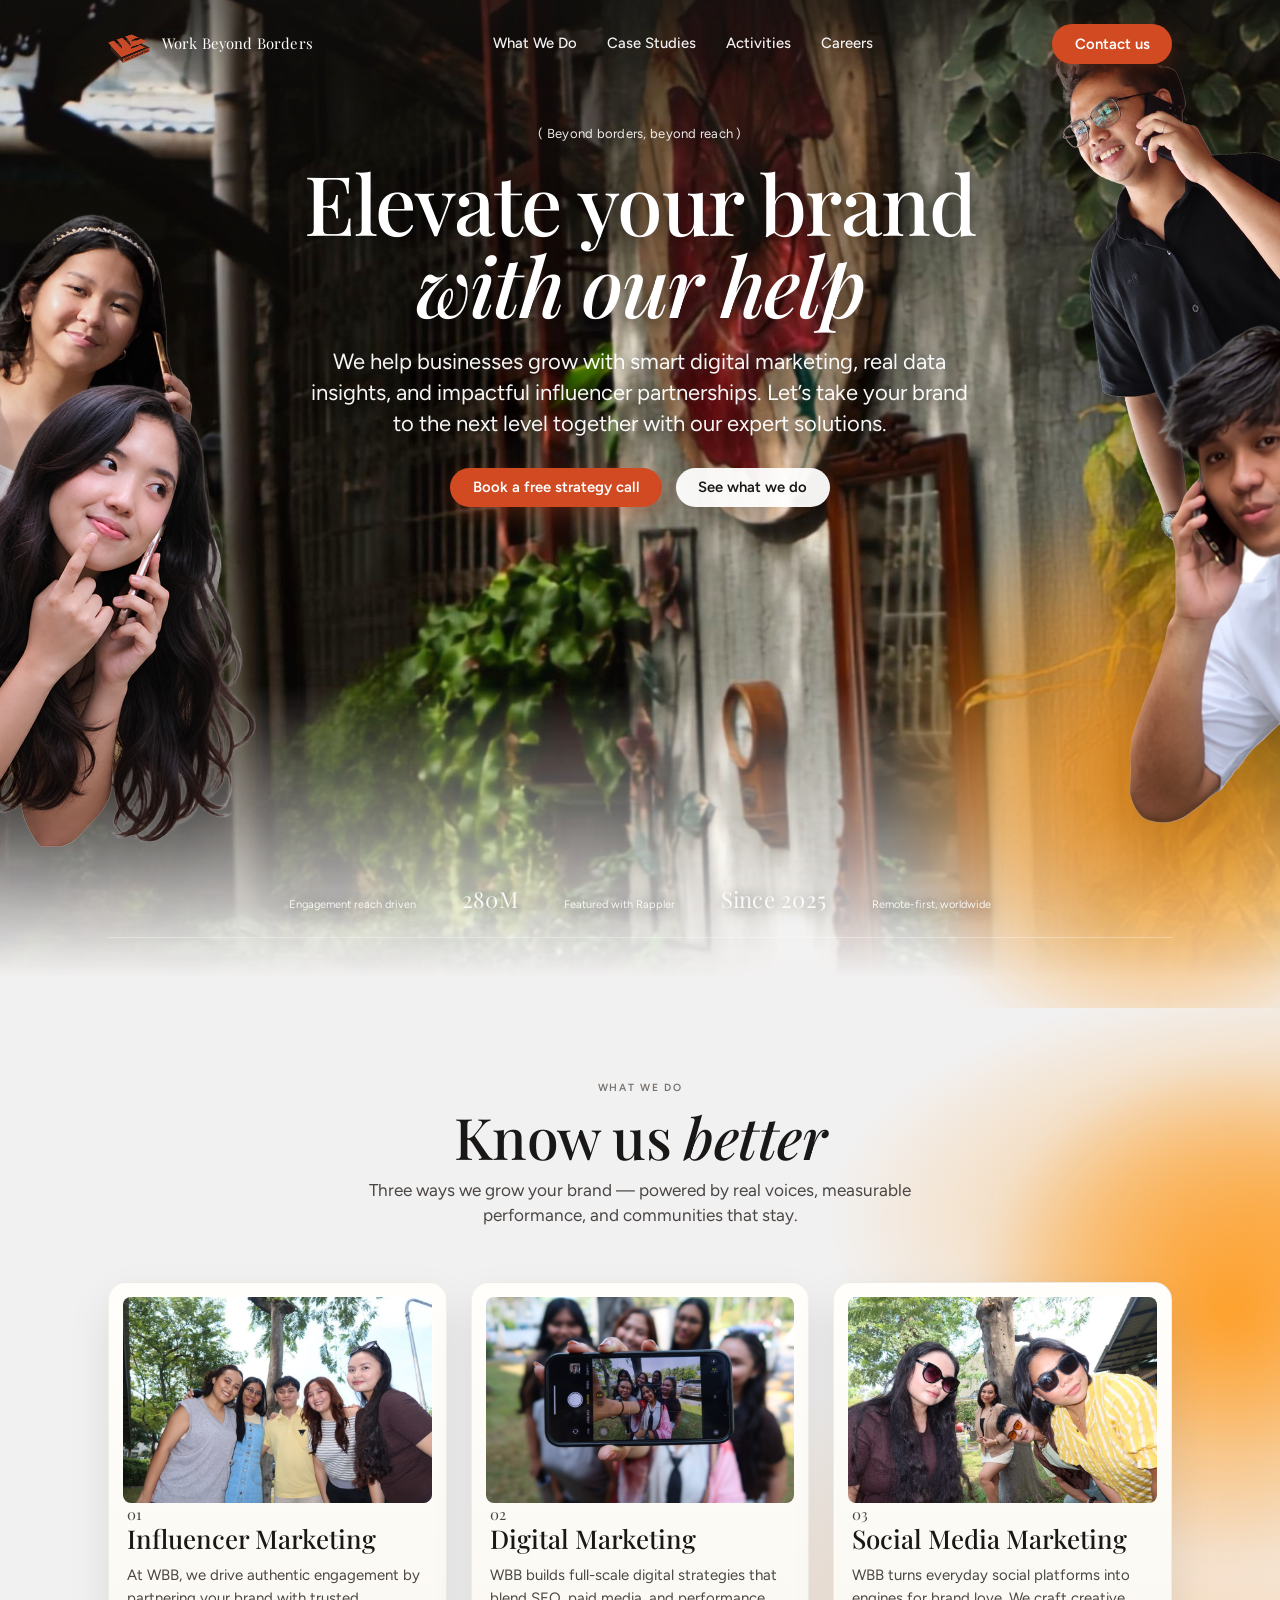
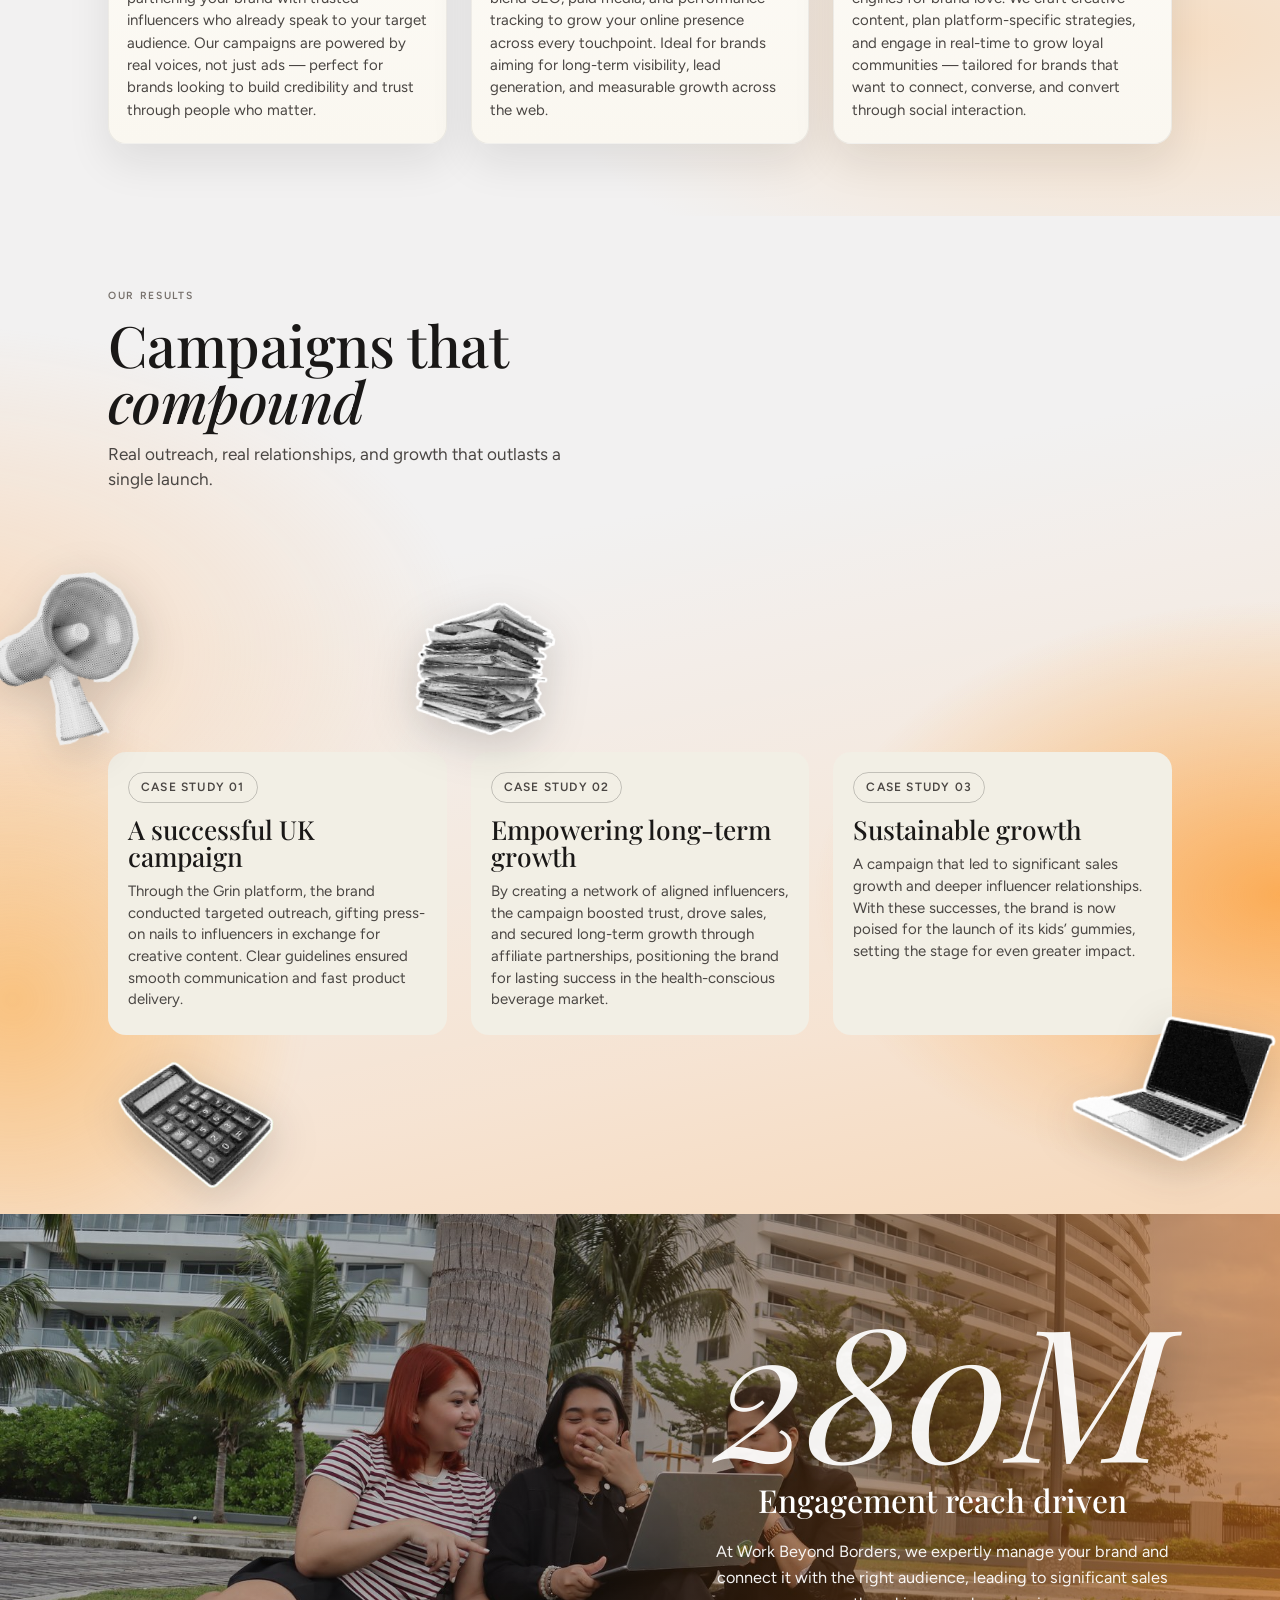
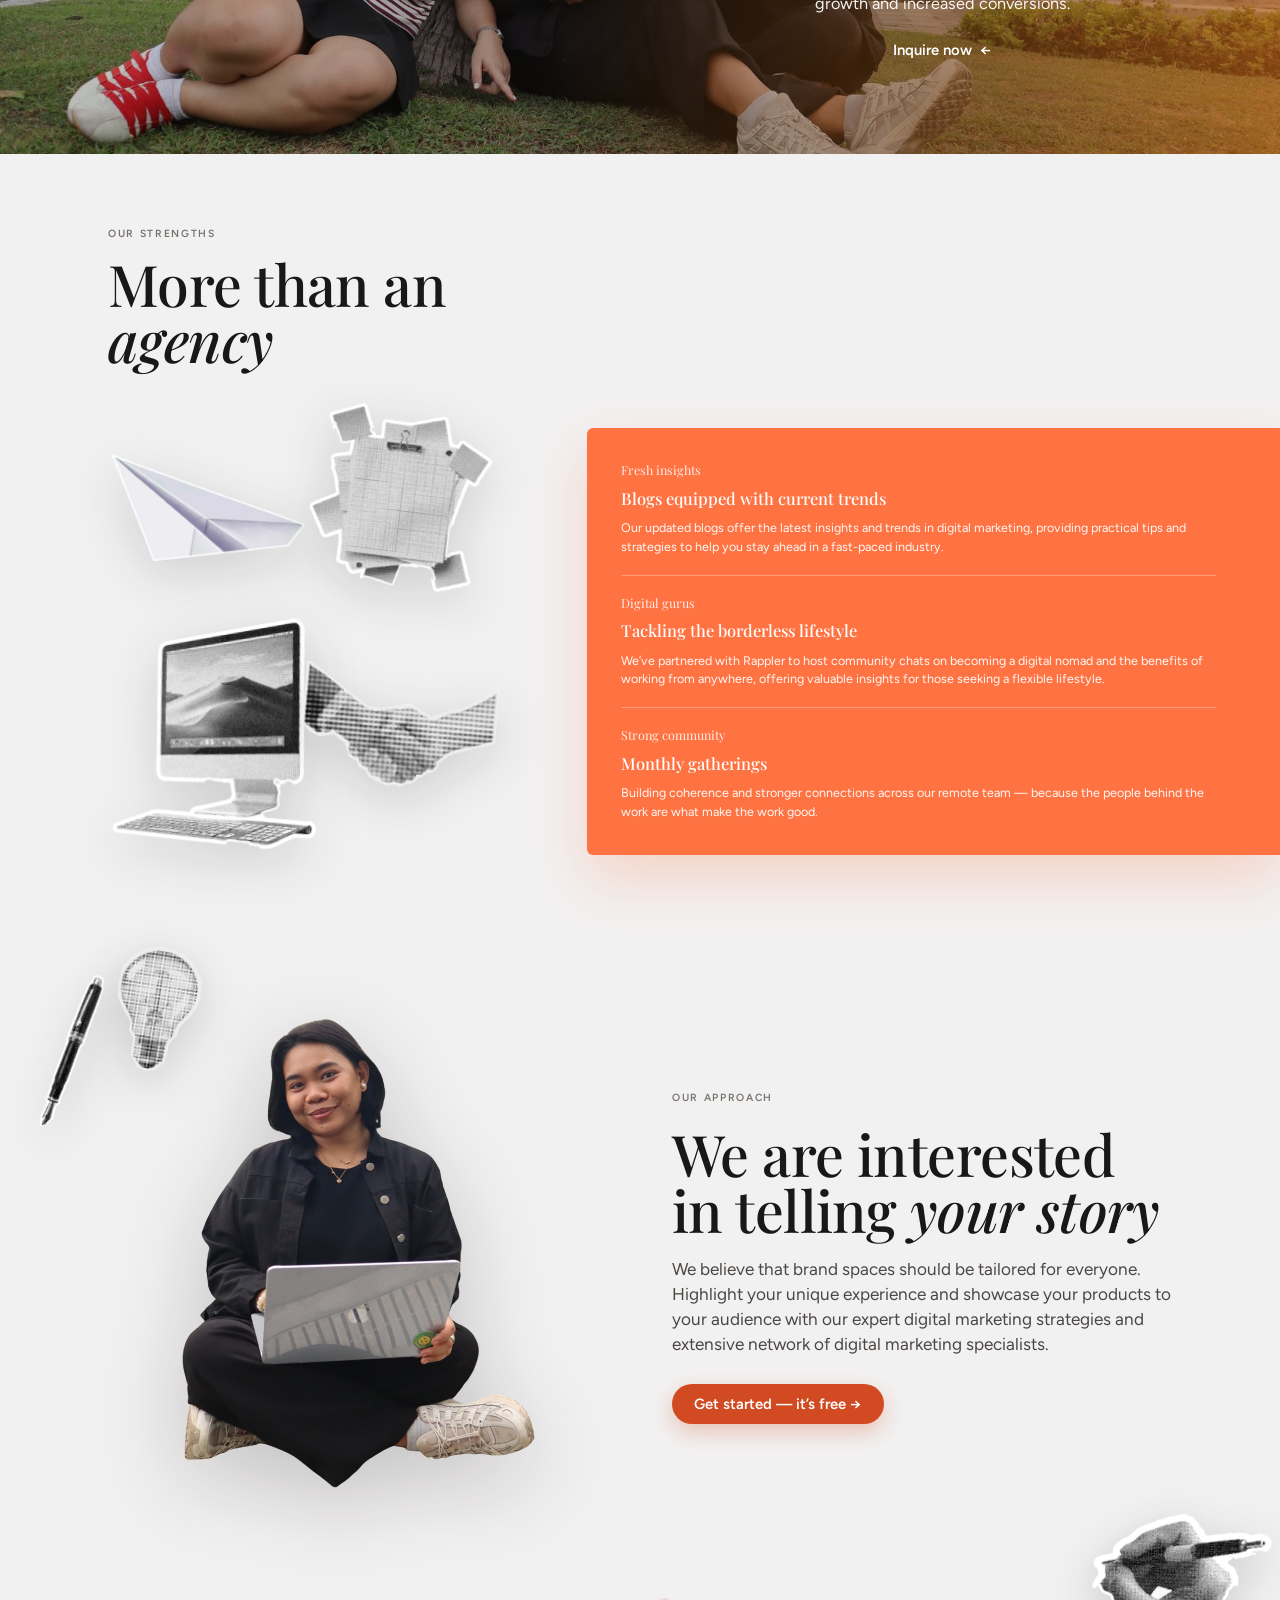
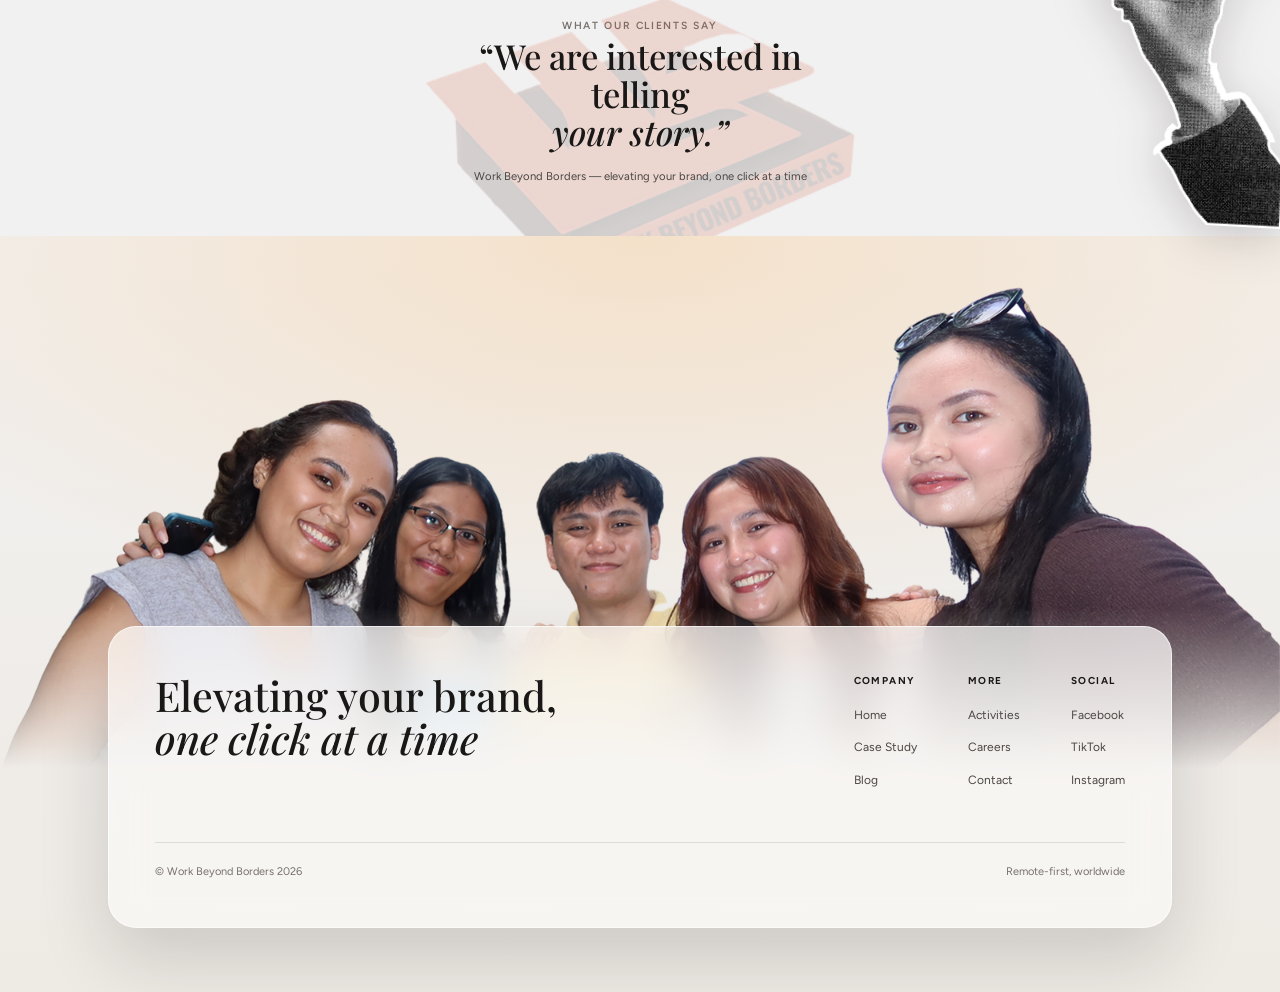
==== index.html @ eb750236 "Work Beyond Borders website — landing, activities and careers pages Static three-page site built fro" ====
<!DOCTYPE html>
<html lang="en">
<head>
<meta charset="utf-8">
<meta name="viewport" content="width=device-width,initial-scale=1">
<title>Work Beyond Borders — Elevate your brand with our help</title>
<meta name="description" content="Work Beyond Borders helps businesses grow with smart digital marketing, real data insights, and impactful influencer partnerships.">
<link rel="icon" href="assets/img/logo.png">
<link rel="preconnect" href="https://fonts.googleapis.com">
<link rel="preconnect" href="https://fonts.gstatic.com" crossorigin>
<link href="https://fonts.googleapis.com/css2?family=Figtree:ital,wght@0,300..800;1,300..800&family=Playfair+Display:ital,wght@0,400..700;1,400..700&display=swap" rel="stylesheet">
<link rel="stylesheet" href="assets/css/styles.css">
</head>
<body>

<!-- ========== HEADER ========== -->
<header class="site-header">
  <div class="shell">
    <a class="brand" href="index.html">
      <img src="assets/img/logo.png" alt="Work Beyond Borders logo">
      <span>Work Beyond Borders</span>
    </a>

    <nav class="nav" id="nav" aria-label="Primary">
      <a href="#what-we-do">What We Do</a>
      <a href="#case-studies">Case Studies</a>
      <a href="activities.html">Activities</a>
      <a href="careers.html">Careers</a>
    </nav>

    <div class="header-cta">
      <a class="btn btn--primary" href="https://mail.google.com/mail/?view=cm&amp;fs=1&amp;tf=1&amp;to=info@workbeyondborder.com" target="_blank" rel="noopener">Contact us</a>
      <button class="nav-toggle" type="button" aria-label="Menu" aria-expanded="false" aria-controls="nav"><span></span></button>
    </div>
  </div>
</header>

<main>

  <!-- ========== HERO ========== -->
  <section class="hero">
    <div class="hero__bg"></div>
    <div class="hero__glow"></div>

    <!-- Cut-outs, stacked in the same order as the landingpage.psd layers -->
    <img class="hero__cut hero__cut--tr" src="assets/img/cut-4.png" alt="" aria-hidden="true">
    <img class="hero__cut hero__cut--br" src="assets/img/cut-3.png" alt="" aria-hidden="true">
    <img class="hero__cut hero__cut--tl" src="assets/img/cut-1.png" alt="" aria-hidden="true">
    <img class="hero__cut hero__cut--bl" src="assets/img/cut-2.png" alt="" aria-hidden="true">

    <div class="shell hero__inner">
      <p class="hero__eyebrow">( Beyond borders, beyond reach )</p>
      <h1>Elevate your brand <em>with our help</em></h1>
      <p class="hero__sub">We help businesses grow with smart digital marketing, real data insights, and impactful influencer partnerships. Let&rsquo;s take your brand to the next level together with our expert solutions.</p>
      <div class="hero__actions">
        <a class="btn btn--primary" href="https://mail.google.com/mail/?view=cm&amp;fs=1&amp;tf=1&amp;to=info@workbeyondborder.com" target="_blank" rel="noopener">Book a free strategy call</a>
        <a class="btn btn--ghost" href="#what-we-do">See what we do</a>
      </div>
    </div>

    <div class="shell hero__stats">
      <ul>
        <li>Engagement reach driven</li>
        <li class="num">280M</li>
        <li>Featured with Rappler</li>
        <li class="num">Since 2025</li>
        <li>Remote-first, worldwide</li>
      </ul>
    </div>
  </section>

  <!-- ========== WHAT WE DO ========== -->
  <section class="section" id="what-we-do">
    <div class="glow glow--right" aria-hidden="true"></div>
    <div class="shell">
      <div class="section__head section__head--center reveal">
        <span class="eyebrow">What We Do</span>
        <h2 class="display">Know us <em>better</em></h2>
        <p class="lede">Three ways we grow your brand — powered by real voices, measurable performance, and communities that stay.</p>
      </div>

      <div class="cards">
        <article class="card reveal">
          <div class="card__media"><img src="assets/img/svc-influencer.jpg" alt="The Work Beyond Borders team together at a meetup" loading="lazy"></div>
          <p class="card__num">01</p>
          <h3>Influencer Marketing</h3>
          <p>At WBB, we drive authentic engagement by partnering your brand with trusted influencers who already speak to your target audience. Our campaigns are powered by real voices, not just ads — perfect for brands looking to build credibility and trust through people who matter.</p>
        </article>

        <article class="card reveal">
          <div class="card__media"><img src="assets/img/svc-digital.jpg" alt="Team members capturing a group photo on a phone" loading="lazy"></div>
          <p class="card__num">02</p>
          <h3>Digital Marketing</h3>
          <p>WBB builds full-scale digital strategies that blend SEO, paid media, and performance tracking to grow your online presence across every touchpoint. Ideal for brands aiming for long-term visibility, lead generation, and measurable growth across the web.</p>
        </article>

        <article class="card reveal">
          <div class="card__media"><img src="assets/img/svc-social.jpg" alt="Two team members in sunglasses leaning into the camera" loading="lazy"></div>
          <p class="card__num">03</p>
          <h3>Social Media Marketing</h3>
          <p>WBB turns everyday social platforms into engines for brand love. We craft creative content, plan platform-specific strategies, and engage in real-time to grow loyal communities — tailored for brands that want to connect, converse, and convert through social interaction.</p>
        </article>
      </div>
    </div>
  </section>

  <!-- ========== CASE STUDIES ========== -->
  <section class="section" id="case-studies">
    <div class="glow glow--left" aria-hidden="true"></div>
    <div class="shell">
      <div class="section__head reveal">
        <span class="eyebrow">Our Results</span>
        <h2 class="display">Campaigns that <em>compound</em></h2>
        <p class="lede">Real outreach, real relationships, and growth that outlasts a single launch.</p>
      </div>

      <div class="cases">
        <img class="sticker st-megaphone" src="assets/img/st-megaphone.png" alt="" aria-hidden="true" loading="lazy">
        <img class="sticker st-papers" src="assets/img/st-papers.png" alt="" aria-hidden="true" loading="lazy">
        <img class="sticker st-calculator" src="assets/img/st-calculator.png" alt="" aria-hidden="true" loading="lazy">
        <img class="sticker st-laptop" src="assets/img/st-laptop.png" alt="" aria-hidden="true" loading="lazy">
        <article class="case reveal">
          <span class="case__tag">Case Study 01</span>
          <h3>A successful UK campaign</h3>
          <p>Through the Grin platform, the brand conducted targeted outreach, gifting press-on nails to influencers in exchange for creative content. Clear guidelines ensured smooth communication and fast product delivery.</p>
        </article>

        <article class="case reveal">
          <span class="case__tag">Case Study 02</span>
          <h3>Empowering long-term growth</h3>
          <p>By creating a network of aligned influencers, the campaign boosted trust, drove sales, and secured long-term growth through affiliate partnerships, positioning the brand for lasting success in the health-conscious beverage market.</p>
        </article>

        <article class="case reveal">
          <span class="case__tag">Case Study 03</span>
          <h3>Sustainable growth</h3>
          <p>A campaign that led to significant sales growth and deeper influencer relationships. With these successes, the brand is now poised for the launch of its kids&rsquo; gummies, setting the stage for even greater impact.</p>
        </article>
      </div>
    </div>
  </section>

  <!-- ========== RESULTS BAND ========== -->
  <section class="band">
    <div class="band__bg"><img src="assets/img/results-band.jpg" alt="Three team members working together on the grass" loading="lazy"></div>
    <div class="shell">
      <div class="band__body reveal">
        <p class="band__num">280M</p>
        <h2>Engagement reach driven</h2>
        <p>At Work Beyond Borders, we expertly manage your brand and connect it with the right audience, leading to significant sales growth and increased conversions.</p>
        <a class="link-arrow" href="https://mail.google.com/mail/?view=cm&amp;fs=1&amp;tf=1&amp;to=info@workbeyondborder.com" target="_blank" rel="noopener">Inquire now <i>&larr;</i></a>
      </div>
    </div>
  </section>

  <!-- ========== STRENGTHS ========== -->
  <section class="section strengths">
    <div class="shell">
      <div class="section__head reveal">
        <span class="eyebrow">Our Strengths</span>
        <h2 class="display">More than an <em>agency</em></h2>
      </div>

      <div class="strengths__grid">
        <div class="strengths__art reveal">
          <div class="collage">
            <img class="sticker st-plane"     src="assets/img/st-plane.png"     alt="" aria-hidden="true" loading="lazy">
            <img class="sticker st-notes"     src="assets/img/st-notes.png"     alt="" aria-hidden="true" loading="lazy">
            <img class="sticker st-imac"      src="assets/img/st-imac.png"      alt="" aria-hidden="true" loading="lazy">
            <img class="sticker st-handshake" src="assets/img/st-handshake.png" alt="" aria-hidden="true" loading="lazy">
          </div>
        </div>

        <div class="strengths__panel reveal">
          <div class="strength">
            <p class="strength__kicker">Fresh insights</p>
            <h3>Blogs equipped with current trends</h3>
            <p>Our updated blogs offer the latest insights and trends in digital marketing, providing practical tips and strategies to help you stay ahead in a fast-paced industry.</p>
          </div>
          <div class="strength">
            <p class="strength__kicker">Digital gurus</p>
            <h3>Tackling the borderless lifestyle</h3>
            <p>We&rsquo;ve partnered with Rappler to host community chats on becoming a digital nomad and the benefits of working from anywhere, offering valuable insights for those seeking a flexible lifestyle.</p>
          </div>
          <div class="strength">
            <p class="strength__kicker">Strong community</p>
            <h3>Monthly gatherings</h3>
            <p>Building coherence and stronger connections across our remote team — because the people behind the work are what make the work good.</p>
          </div>
        </div>
      </div>
    </div>
  </section>

  <!-- ========== APPROACH ========== -->
  <section class="section approach">
    <img class="sticker st-pen" src="assets/img/st-pen.png" alt="" aria-hidden="true" loading="lazy">
    <img class="sticker st-bulb" src="assets/img/st-bulb.png" alt="" aria-hidden="true" loading="lazy">
    <img class="sticker st-writing" src="assets/img/st-writing.png" alt="" aria-hidden="true" loading="lazy">
    <div class="shell">
      <div class="approach__grid">
        <div class="approach__media reveal">
          <img src="assets/img/approach.png" alt="A Work Beyond Borders team member working on a laptop" loading="lazy">
        </div>
        <div class="reveal">
          <span class="eyebrow">Our Approach</span>
          <h2 class="display" style="margin-top:16px">We are interested in telling <em>your story</em></h2>
          <p class="lede">We believe that brand spaces should be tailored for everyone. Highlight your unique experience and showcase your products to your audience with our expert digital marketing strategies and extensive network of digital marketing specialists.</p>
          <a class="btn btn--primary" href="https://mail.google.com/mail/?view=cm&amp;fs=1&amp;tf=1&amp;to=info@workbeyondborder.com" target="_blank" rel="noopener">Get started — it&rsquo;s free &rarr;</a>
        </div>
      </div>
    </div>
  </section>

  <!-- ========== QUOTE ========== -->
  <section class="section section--tight quote">
    <img class="quote__mark" src="assets/img/logo.png" alt="" aria-hidden="true">
    <div class="shell">
      <figure class="reveal">
        <span class="eyebrow">What our clients say</span>
        <blockquote>&ldquo;We are interested in telling <em>your story.&rdquo;</em></blockquote>
        <figcaption>Work Beyond Borders — elevating your brand, one click at a time</figcaption>
      </figure>
    </div>
  </section>

</main>

<!-- ========== FOOTER ========== -->
<footer class="site-footer">
  <div class="shell">
    <div class="footer-stage">
      <img class="footer-art" src="assets/img/footer-home.png" width="1600" height="607" alt="The Work Beyond Borders team together at a meetup" loading="lazy">
      <div class="footer-panel">
      <div class="footer-top">
        <h2>Elevating your brand, <em>one click at a time</em></h2>

        <div class="footer-col">
          <h3>Company</h3>
          <ul>
            <li><a href="index.html">Home</a></li>
            <li><a href="index.html#case-studies">Case Study</a></li>
            <li><a href="index.html#what-we-do">Blog</a></li>
          </ul>
        </div>

        <div class="footer-col">
          <h3>More</h3>
          <ul>
            <li><a href="activities.html">Activities</a></li>
            <li><a href="careers.html">Careers</a></li>
            <li><a href="https://mail.google.com/mail/?view=cm&amp;fs=1&amp;tf=1&amp;to=info@workbeyondborder.com" target="_blank" rel="noopener">Contact</a></li>
          </ul>
        </div>

        <div class="footer-col">
          <h3>Social</h3>
          <ul>
            <li><a href="https://www.facebook.com/workingbeyondborders" target="_blank" rel="noopener">Facebook</a></li>
            <li><a href="https://www.tiktok.com/@workbeyondborders" target="_blank" rel="noopener">TikTok</a></li>
            <li><a href="https://www.instagram.com/workingbeyondborders/" target="_blank" rel="noopener">Instagram</a></li>
          </ul>
        </div>
      </div>

      <div class="footer-bottom">
        <span>&copy; Work Beyond Borders 2026</span>
        <span>Remote-first, worldwide</span>
        </div>
      </div>
    </div>
  </div>
</footer>

<script src="assets/js/main.js"></script>
</body>
</html>
---- assets/css/styles.css ----
/* ============================================================
   Work Beyond Borders — site styles
   ============================================================ */

/* ---------- tokens ---------- */
:root{
  --orange:#d14a22;
  --orange-deep:#b93d18;
  --orange-bright:#ff7342;
  --ink:#1a1817;
  --ink-2:#4a4643;
  --ink-3:#77716c;
  --paper:#f2f1f1;
  --cream:#f2efe5;
  --white:#fff;
  --line:rgba(26,24,23,.12);

  --serif:"Playfair Display",Georgia,"Times New Roman",serif;
  --sans:"Figtree","Segoe UI",Helvetica,Arial,sans-serif;

  --shell:1160px;
  --gut:clamp(20px,5vw,48px);
  --r-sm:10px;
  --r-md:18px;
  --r-lg:28px;
  --r-xl:40px;

  --header-h:88px;

  /* Type scale measured off the Canva file: each vw figure is the design's
     px size divided by the 1162px canvas width. That reproduces the design's
     proportions at any viewport instead of the airier scale I first guessed.
     Clamps keep it readable on phones and sane on very wide monitors. */
  --fs-nav:clamp(13px,1.16vw,17px);
  --fs-btn:clamp(12.5px,1.16vw,16px);
  --fs-eyebrow:clamp(10px,.81vw,12px);
  --fs-display:clamp(30px,4.47vw,66px);
  --fs-lede:clamp(14px,1.34vw,19px);
  --fs-body:clamp(13px,1.17vw,16.5px);
  --fs-cardtitle:clamp(18px,2.02vw,28px);
}

/* ---------- reset ---------- */
*,*::before,*::after{box-sizing:border-box}
html{-webkit-text-size-adjust:100%;scroll-behavior:smooth}
body{
  margin:0;
  background:var(--paper);
  color:var(--ink);
  font-family:var(--sans);
  font-size:16px;
  line-height:1.6;
  -webkit-font-smoothing:antialiased;
}
/* `clip` (not `hidden`) — `hidden` would turn <body> into a scroll container
   and break painting of the fixed header and everything below the fold. */
html,body{overflow-x:clip}
@supports not (overflow:clip){
  html{overflow-x:hidden}
}
img{max-width:100%;display:block}
a{color:inherit;text-decoration:none}
button{font:inherit;color:inherit;border:0;background:none;cursor:pointer}
h1,h2,h3,h4,p,figure,blockquote,ul{margin:0}
ul{padding:0;list-style:none}
input{font:inherit}
:focus-visible{outline:2px solid var(--orange);outline-offset:3px;border-radius:4px}

/* ---------- helpers ---------- */
.shell{width:100%;max-width:var(--shell);margin-inline:auto;padding-inline:var(--gut)}
.eyebrow{
  font-size:var(--fs-eyebrow);font-weight:600;letter-spacing:.16em;text-transform:uppercase;
  color:var(--ink-3);
}
.display{
  font-family:var(--serif);font-weight:500;line-height:.98;letter-spacing:-.01em;
  font-size:var(--fs-display);
}
.display em{font-style:italic;font-weight:500}
.lede{color:var(--ink-2);font-size:var(--fs-lede);line-height:1.45}
.sr-only{
  position:absolute;width:1px;height:1px;padding:0;margin:-1px;
  overflow:hidden;clip:rect(0 0 0 0);white-space:nowrap;border:0;
}

/* ---------- buttons ---------- */
.btn{
  display:inline-flex;align-items:center;gap:.5em;
  padding:.82em 1.5em;border-radius:999px;
  font-size:var(--fs-btn);font-weight:600;line-height:1;
  transition:background .25s,color .25s,transform .25s,box-shadow .25s;
  white-space:nowrap;
}
.btn:hover{transform:translateY(-2px)}
.btn--primary{background:var(--orange);color:#fff;box-shadow:0 8px 22px rgba(209,74,34,.28)}
.btn--primary:hover{background:var(--orange-deep);box-shadow:0 12px 28px rgba(209,74,34,.36)}
.btn--ghost{background:rgba(255,255,255,.94);color:var(--ink);box-shadow:0 8px 22px rgba(0,0,0,.14)}
.btn--ghost:hover{background:#fff}
.btn--dark{background:var(--ink);color:#fff}
.btn--dark:hover{background:#000}
.btn--sm{padding:.62em 1.15em;font-size:.83rem}

/* ============================================================
   HEADER
   ============================================================ */
.site-header{
  position:fixed;inset:0 0 auto;z-index:80;
  height:var(--header-h);
  display:flex;align-items:center;
  background:linear-gradient(180deg,rgba(20,18,16,.42),rgba(20,18,16,0));
  transition:background .3s,box-shadow .3s,backdrop-filter .3s;
}
.site-header.is-stuck{
  background:rgba(250,249,248,.92);
  backdrop-filter:saturate(160%) blur(14px);
  -webkit-backdrop-filter:saturate(160%) blur(14px);
  box-shadow:0 1px 0 var(--line),0 10px 30px rgba(0,0,0,.06);
}
.site-header .shell{display:flex;align-items:center;justify-content:space-between;gap:24px}

.brand{display:flex;align-items:center;gap:12px;color:#fff}
.brand img{width:42px;height:auto}
.brand span{font-family:var(--serif);font-size:clamp(14px,1.16vw,17px);letter-spacing:.01em}
.is-stuck .brand{color:var(--ink)}

.nav{display:flex;align-items:center;gap:30px}
.nav a{
  position:relative;color:rgba(255,255,255,.94);font-size:var(--fs-nav);font-weight:500;
  padding-block:6px;transition:color .2s,opacity .2s;
}
.nav a::after{
  content:"";position:absolute;left:0;right:0;bottom:0;height:1.5px;
  background:currentColor;transform:scaleX(0);transform-origin:left;
  transition:transform .28s cubic-bezier(.4,0,.2,1);
}
.nav a:hover::after,.nav a[aria-current="page"]::after{transform:scaleX(1)}
.nav a[aria-current="page"]{font-weight:700}
.is-stuck .nav a{color:var(--ink-2)}
.is-stuck .nav a[aria-current="page"]{color:var(--ink)}

.header-cta{display:flex;align-items:center;gap:14px}

.nav-toggle{
  display:none;width:44px;height:44px;border-radius:50%;
  align-items:center;justify-content:center;color:#fff;
}
.is-stuck .nav-toggle{color:var(--ink)}
.nav-toggle span{display:block;width:20px;height:1.6px;background:currentColor;position:relative}
.nav-toggle span::before,.nav-toggle span::after{
  content:"";position:absolute;left:0;width:20px;height:1.6px;background:currentColor;
  transition:transform .3s,top .3s;
}
.nav-toggle span::before{top:-6px}
.nav-toggle span::after{top:6px}
.nav-open .nav-toggle span{background:transparent}
.nav-open .nav-toggle span::before{top:0;transform:rotate(45deg)}
.nav-open .nav-toggle span::after{top:0;transform:rotate(-45deg)}

/* ============================================================
   HERO — landing
   ============================================================ */
.hero{
  position:relative;isolation:isolate;
  min-height:min(112vh,1040px);
  padding-top:calc(var(--header-h) + 4vh);
  padding-bottom:70px;
  display:flex;flex-direction:column;justify-content:center;
  overflow:hidden;
}
.hero__bg{
  position:absolute;inset:0;z-index:-3;
  background:url("../img/hero-bg.jpg") center 30% / cover no-repeat;
  /* the source alley shot is genuinely dark (mean RGB ~53); Canva lifts it in
     the design, so match that here rather than shipping a muddy hero */
  filter:brightness(1.26) saturate(1.06) contrast(.97);
  -webkit-mask-image:linear-gradient(180deg,#000 0,#000 68%,transparent 97%);
          mask-image:linear-gradient(180deg,#000 0,#000 68%,transparent 97%);
}
.hero__bg::after{
  content:"";position:absolute;inset:0;
  background:linear-gradient(180deg,rgba(18,16,14,.34) 0,rgba(18,16,14,.15) 42%,rgba(18,16,14,.05) 70%,transparent 88%);
}
.hero__glow{
  position:absolute;z-index:-2;right:-14%;bottom:-6%;
  width:min(46vw,620px);aspect-ratio:1;
  background:radial-gradient(circle,rgba(255,150,20,.95),rgba(255,150,20,.45) 42%,transparent 70%);
  filter:blur(14px);pointer-events:none;
}

.hero__inner{position:relative;text-align:center;color:#fff;z-index:2}
.hero__eyebrow{
  font-size:clamp(11px,1.02vw,15px);letter-spacing:.02em;color:rgba(255,255,255,.9);margin-bottom:16px;
}
.hero h1{
  font-family:var(--serif);font-weight:500;line-height:1;letter-spacing:-.02em;
  font-size:clamp(2.4rem,6.43vw,5.6rem);
  text-shadow:0 3px 26px rgba(0,0,0,.55);
}
.hero h1 em{display:block;font-style:italic}
.hero__sub{
  max-width:min(64%,62ch);margin:22px auto 0;
  font-size:clamp(15px,1.72vw,22px);line-height:1.4;
  color:rgba(255,255,255,.96);text-shadow:0 2px 18px rgba(0,0,0,.62);
}
.hero__actions{display:flex;flex-wrap:wrap;gap:14px;justify-content:center;margin-top:28px}

/* Placement mirrors the layer geometry in landingpage.psd: two people
   crowding in from the left edge, two from the right, all sized by height
   so each keeps its own proportions. */
.hero__cut{
  position:absolute;z-index:1;width:auto;pointer-events:none;
  filter:drop-shadow(0 22px 40px rgba(0,0,0,.3));
}
.hero__cut--tr{right:-9%;top:9%;height:55%}
.hero__cut--br{right:-4%;top:45%;height:53%}
.hero__cut--tl{left:-4%;top:30%;height:56%}
.hero__cut--bl{left:-6%;top:53%;height:44%}

/* Narrower desktops: the hero box gets much wider than tall relative to the
   PSD frame, so the four figures close in on the headline, the buttons and the
   stats row. Shrink them and push them back out to the edges. */
@media (max-width:1320px) and (min-width:901px){
  .hero__cut--tr{right:-11%;top:5%;height:50%}
  .hero__cut--br{right:-7%;top:32%;height:52%}
  .hero__cut--tl{left:-8%;top:21%;height:52%}
  .hero__cut--bl{left:-8%;top:38%;height:46%}
}

/* Tightest desktop band: the headline column takes almost the whole width
   here, so the outer two step back further still. */
@media (max-width:1100px) and (min-width:901px){
  .hero__cut--tr{right:-15%;top:6%;height:44%}
  .hero__cut--br{right:-11%;top:33%;height:46%}
  .hero__cut--tl{left:-13%;top:23%;height:45%}
  .hero__cut--bl{left:-12%;top:39%;height:41%}
}

.hero__stats{
  position:relative;z-index:2;margin-top:auto;padding-top:min(16vh,150px);
  color:#fff;
}
.hero__stats ul{
  display:flex;flex-wrap:wrap;align-items:baseline;justify-content:center;
  gap:14px clamp(20px,4vw,46px);
  padding-bottom:20px;border-bottom:1px solid rgba(255,255,255,.32);
}
.hero__stats li{font-size:clamp(11px,.84vw,13px);color:rgba(255,255,255,.9);text-shadow:0 2px 14px rgba(0,0,0,.5)}
.hero__stats .num{font-family:var(--serif);font-size:clamp(17px,1.73vw,25px);letter-spacing:.01em}

/* ============================================================
   SECTIONS
   ============================================================ */
.section{position:relative;padding-block:clamp(44px,5.6vw,74px)}
.section--tight{padding-block:clamp(34px,4vw,54px)}
.section__head{position:relative;z-index:1;max-width:470px}
.section__head--center{max-width:560px}
.section__head--center{margin-inline:auto;text-align:center}
.section__head .eyebrow{display:block;margin-bottom:12px}
.section__head .lede{margin-top:14px}

.glow{
  position:absolute;z-index:0;pointer-events:none;border-radius:50%;
  background:radial-gradient(circle,rgba(255,150,20,.85),rgba(255,150,20,.35) 45%,transparent 70%);
  filter:blur(10px);
}
.glow--right{right:-16%;top:6%;width:min(40vw,520px);aspect-ratio:1}
.glow--left{left:-22%;bottom:-8%;width:min(46vw,600px);aspect-ratio:1;opacity:.55}

/* The design does not sit these sections on flat grey — it washes them with a
   peach-to-orange field that gets hot towards the right. */
#what-we-do{
  background:
    radial-gradient(58% 44% at 104% 26%,rgba(255,150,20,.55),transparent 68%),
    radial-gradient(70% 50% at 92% 78%,rgba(255,176,90,.3),transparent 72%);
}
#case-studies{
  /* the design leaves a deep orange gap under the cards for the calculator
     and laptop to hang into, before the 280M photo band starts */
  padding-bottom:clamp(96px,14vw,215px);
  background:
    radial-gradient(52% 42% at 100% 68%,rgba(255,138,10,.62),transparent 70%),
    radial-gradient(60% 46% at -6% 44%,rgba(255,186,120,.42),transparent 72%),
    linear-gradient(168deg,transparent 34%,rgba(255,196,140,.3) 78%,rgba(255,168,80,.34) 100%);
}
#what-we-do > .shell,#case-studies > .shell{position:relative;z-index:1}

/* ---------- service cards ---------- */
.cards{
  position:relative;z-index:1;
  display:grid;grid-template-columns:repeat(3,1fr);gap:24px;align-items:start;
  margin-top:clamp(34px,4.2vw,56px);
}
.card{
  background:linear-gradient(180deg,#fffefb,#faf7f0);
  border:1px solid rgba(26,24,23,.06);
  border-radius:var(--r-md);
  padding:14px 14px 22px;
  box-shadow:0 18px 44px rgba(26,24,23,.09);
  transition:transform .35s cubic-bezier(.4,0,.2,1),box-shadow .35s;
}
.card:hover{transform:translateY(-6px);box-shadow:0 28px 60px rgba(26,24,23,.14)}
.card__media{border-radius:8px;overflow:hidden;aspect-ratio:3/2;background:#e7e3dd}
.card__media img{width:100%;height:100%;object-fit:cover;transition:transform .6s cubic-bezier(.4,0,.2,1)}
.card:hover .card__media img{transform:scale(1.06)}
.card__num{font-family:var(--serif);font-size:clamp(12px,1.12vw,16px);color:var(--ink-3);margin:16px 4px 8px}
.card h3{font-family:var(--serif);font-size:var(--fs-cardtitle);font-weight:500;margin:0 4px 12px;line-height:1.05}
.card p{margin:0 4px;color:var(--ink-2);font-size:var(--fs-body);line-height:1.5}

/* ---------- case studies ---------- */
.cases{
  position:relative;z-index:1;
  display:grid;grid-template-columns:repeat(3,1fr);gap:24px;
}
.case{
  background:var(--cream);border-radius:var(--r-md);
  padding:20px 20px 24px;
  transition:transform .35s cubic-bezier(.4,0,.2,1),box-shadow .35s;
}
.case:hover{transform:translateY(-5px);box-shadow:0 22px 50px rgba(26,24,23,.12)}
.case__tag{
  display:inline-block;padding:.42em 1em;border-radius:999px;
  border:1px solid rgba(26,24,23,.22);
  font-size:clamp(10px,.94vw,13px);font-weight:600;letter-spacing:.1em;text-transform:uppercase;
  color:var(--ink-2);
}
.case h3{font-family:var(--serif);font-size:clamp(18px,2.05vw,28px);font-weight:500;line-height:1.02;margin:14px 0 10px}
.case p{color:var(--ink-2);font-size:var(--fs-body);line-height:1.45}

/* ---------- halftone collage stickers ----------------------------------
   The cut-out props from the Canva design. All decorative: aria-hidden in
   the markup and pointer-events:none here so they never intercept a click.
   Every one is placed to clear the text it sits near — see the notes on
   .cases below for why the case-study props anchor to the card edges. */
@keyframes wbb-float{
  from{transform:translate3d(0,calc(var(--float) * -1),0)}
  to  {transform:translate3d(0,var(--float),0)}
}
.sticker{
  position:absolute;z-index:2;pointer-events:none;
  filter:drop-shadow(0 12px 22px rgba(26,24,23,.18));
  /* `rotate` is its own property, so the float can own `transform` outright */
  --float:7px;
  animation:wbb-float var(--float-dur,7s) ease-in-out infinite alternate;
  animation-delay:var(--float-delay,0s);
  will-change:transform;
}

/* case studies — the two props above the cards are sized by --prop, and the
   row's top margin is derived from that same value plus a gap. So the band
   they sit in is always tall enough for them: they can never reach up into
   the lede, nor down onto the "Case Study" tags. */
.cases{
  position:relative;
  --prop:clamp(104px,13vw,182px);
  /* A rotated element's footprint is its diagonal, not its height, and the
     float adds a few more pixels on top — hence the 1.3 rather than a bare
     var(--prop). Under-budget this and the props creep onto the lede. */
  margin-top:calc(var(--prop) * 1.3 + clamp(30px,3.4vw,48px));
}
.st-megaphone {left:-11%;bottom:100%;margin-bottom:10px;width:auto;height:var(--prop);rotate:-14deg;--float-dur:8.5s}
.st-papers    {left:29%;bottom:100%;margin-bottom:18px;width:auto;height:calc(var(--prop) * .8);rotate:6deg;--float:9px;--float-dur:7.4s;--float-delay:-2.1s}
.st-calculator{left:2%;top:100%;margin-top:22px;width:clamp(88px,11vw,144px);rotate:-18deg;--float:6px;--float-dur:6.6s;--float-delay:-1.2s}
.st-laptop    {right:-9%;top:100%;margin-top:-18px;width:clamp(110px,15vw,196px);rotate:8deg;--float:8px;--float-dur:9.2s;--float-delay:-3.4s}

/* strengths — the props stand in for the photo, as they do in the design */
.collage{position:relative;aspect-ratio:1/1.06;min-height:300px}
.collage .sticker{filter:drop-shadow(0 14px 26px rgba(26,24,23,.16))}
.st-plane    {left:2%;top:8%;width:42%;rotate:-6deg;--float:10px;--float-dur:8s}
.st-notes    {left:46%;top:0;width:40%;rotate:7deg;--float:8px;--float-dur:6.8s;--float-delay:-1.7s}
.st-imac     {left:0;top:46%;width:46%;rotate:-3deg;--float:7px;--float-dur:9.4s;--float-delay:-3s}
.st-handshake{left:44%;top:56%;width:44%;rotate:5deg;--float:9px;--float-dur:7.8s;--float-delay:-4.2s}

/* approach — pen and bulb live in the empty column above the cut-out; the
   writing hand sits in the section's bottom padding, below the copy. */
.st-pen    {left:1%;top:7%;width:clamp(74px,9vw,124px);rotate:-22deg;--float:8px;--float-dur:7.6s}
.st-bulb   {left:9%;top:0;width:clamp(54px,6.5vw,88px);rotate:9deg;--float:10px;--float-dur:6.2s;--float-delay:-2.4s}
/* Big, at the outer edge, and low — in the design it sits below the body
   copy, not beside it, which is what keeps it off the text at this size. */
.st-writing{right:-1%;top:100%;margin-top:-46px;width:clamp(110px,16vw,240px);rotate:3deg;--float:11px;--float-dur:8.8s;--float-delay:-1.5s}

/* ---------- results band ---------- */
.band{
  position:relative;isolation:isolate;overflow:hidden;
  min-height:min(64vh,540px);display:flex;align-items:center;
  color:#fff;padding-block:clamp(60px,8vw,90px);
}
.band__bg{position:absolute;inset:0;z-index:-2}
.band__bg img{width:100%;height:100%;object-fit:cover;object-position:center 42%}
.band__bg::after{
  content:"";position:absolute;inset:0;
  background:linear-gradient(90deg,rgba(20,16,12,.15) 0,rgba(20,16,12,.35) 42%,rgba(120,60,10,.6) 78%,rgba(190,95,15,.62) 100%);
}
.band .shell{display:flex;justify-content:flex-end}
.band__body{max-width:460px;text-align:center}
.band h2{font-family:var(--serif);font-weight:500;font-size:clamp(20px,2.48vw,36px);margin-top:6px}
.band p{margin-top:14px;color:rgba(255,255,255,.94);line-height:1.6;font-size:clamp(13.5px,1.27vw,18px)}
.band .band__num{
  margin-top:0;
  font-family:var(--serif);font-style:italic;font-weight:400;
  font-size:clamp(72px,14.49vw,205px);line-height:.88;letter-spacing:-.01em;
  text-shadow:0 6px 40px rgba(0,0,0,.3);
}
.band .link-arrow{margin-top:22px}

.link-arrow{
  display:inline-flex;align-items:center;gap:.55em;
  font-weight:600;font-size:var(--fs-btn);
}
.link-arrow i{font-style:normal;transition:transform .3s}
.link-arrow:hover i{transform:translateX(-5px)}
.link-arrow--fwd:hover i{transform:translateX(5px)}

/* ---------- strengths ---------- */
.strengths{position:relative;overflow:hidden}
.strengths__grid{
  display:grid;grid-template-columns:minmax(0,.86fr) minmax(0,1.14fr);
  align-items:center;gap:clamp(24px,3vw,40px);
  margin-top:clamp(26px,3.2vw,42px);
}
.strengths__art{position:relative;min-height:340px}
.strengths__panel{
  position:relative;z-index:3;
  background:var(--orange-bright);color:#fff;
  /* the design's panel is a flat slab, not a pill */
  border-radius:6px;
  padding:clamp(22px,2.6vw,34px);
  box-shadow:0 24px 56px rgba(255,115,66,.24);
  margin-right:calc((100vw - min(100vw,var(--shell)))/-2 - var(--gut));
  padding-right:clamp(26px,5vw,70px);
  border-top-right-radius:0;border-bottom-right-radius:0;
}
.strength + .strength{margin-top:18px;padding-top:18px;border-top:1px solid rgba(255,255,255,.3)}
.strength__kicker{font-family:var(--serif);font-size:clamp(11px,.9vw,13px);opacity:.92}
.strength h3{font-family:var(--serif);font-weight:500;font-size:clamp(16px,1.29vw,20px);margin:5px 0 8px}
.strength p{font-size:clamp(12.5px,.91vw,14.5px);line-height:1.5;color:rgba(255,255,255,.95)}

/* ---------- approach ---------- */
.approach__grid{
  display:grid;grid-template-columns:minmax(0,1fr) minmax(0,1fr);
  gap:clamp(30px,5vw,64px);align-items:center;
}
.approach__media{display:flex;justify-content:center}
.approach__media img{
  width:auto;max-width:100%;height:auto;max-height:min(56vh,470px);
  filter:drop-shadow(0 24px 44px rgba(26,24,23,.22));
}
.approach h2{margin-bottom:20px}
.approach .btn{margin-top:28px}

/* ---------- quote ---------- */
.quote{position:relative;text-align:center;overflow:hidden}
.quote__mark{
  position:absolute;left:50%;top:50%;translate:-50% -50%;
  width:min(58vw,430px);opacity:.16;pointer-events:none;
}
.quote blockquote{
  position:relative;font-family:var(--serif);font-weight:500;
  font-size:clamp(22px,2.7vw,39px);line-height:1.1;max-width:20ch;margin-inline:auto;
}
.quote blockquote em{font-style:italic;display:block}
.quote figcaption{position:relative;margin-top:16px;color:var(--ink-2);font-size:clamp(11px,.88vw,13px)}

/* ============================================================
   FOOTER
   ============================================================ */
.site-footer{
  position:relative;isolation:isolate;overflow:hidden;
  padding-block:clamp(30px,4vw,54px) clamp(40px,5vw,64px);
  background:
    radial-gradient(115% 80% at 50% 0%,rgba(255,150,20,.18),transparent 62%),
    linear-gradient(180deg,var(--paper) 0,#eeeae4 100%);
}
.footer-stage{position:relative}
/* The team cut-out stands behind the panel; the negative margin is what pulls
   the panel up over their lower half, so it stays put at any width. */
.footer-art{
  position:relative;z-index:1;display:block;height:auto;
  /* Full-bleed: break out of the shell to both viewport edges. Capped at the
     shell width it read as a photo floating in the middle of the footer. */
  width:100vw;max-width:none;
  margin-left:calc(50% - 50vw);
  margin-right:calc(50% - 50vw);
  /* the overlap is in vw so it tracks the image height, which is now a
     fraction of the viewport width — keeps a constant ~33%% bite at any size */
  margin-bottom:calc(-1 * clamp(56px,11.5vw,210px));
  /* Now that the art runs the full width, the panel no longer hides the whole
     of its straight bottom edge — so dissolve that edge into the background
     instead of leaving a hard horizontal cut either side of the panel. */
  -webkit-mask-image:linear-gradient(180deg,#000 0,#000 66%,transparent 99%);
          mask-image:linear-gradient(180deg,#000 0,#000 66%,transparent 99%);
}
.footer-panel{
  position:relative;z-index:2;
  background:rgba(250,249,247,.74);
  backdrop-filter:saturate(150%) blur(18px);
  -webkit-backdrop-filter:saturate(150%) blur(18px);
  border:1px solid rgba(255,255,255,.65);
  border-radius:var(--r-lg);
  padding:clamp(30px,4vw,46px);
  box-shadow:0 30px 70px rgba(26,24,23,.16);
}
.footer-top{
  display:grid;grid-template-columns:minmax(0,1.25fr) repeat(3,minmax(0,auto));
  gap:clamp(24px,4vw,52px);
}
.footer-top h2{
  font-family:var(--serif);font-weight:500;line-height:1.05;
  font-size:clamp(22px,3.22vw,46px);
}
.footer-top h2 em{font-style:italic;display:block}
.footer-col h3{
  font-size:clamp(10px,.75vw,11.5px);font-weight:700;letter-spacing:.14em;text-transform:uppercase;
  color:var(--ink);margin-bottom:12px;
}
.footer-col li{margin-bottom:7px}
.footer-col a{font-size:clamp(12px,.9vw,14px);color:var(--ink-2);transition:color .2s}
.footer-col a:hover{color:var(--orange)}
.footer-bottom{
  display:flex;flex-wrap:wrap;gap:12px;justify-content:space-between;
  margin-top:clamp(28px,4vw,44px);padding-top:20px;
  border-top:1px solid var(--line);
  font-size:clamp(11px,.83vw,13px);color:var(--ink-3);
}

/* ============================================================
   PAGE HERO (activities / careers)
   ============================================================ */
.page-hero{
  position:relative;isolation:isolate;overflow:hidden;
  min-height:min(94vh,820px);display:flex;align-items:center;
  padding-top:calc(var(--header-h) + 40px);padding-bottom:70px;color:#fff;
}
.page-hero__bg{position:absolute;inset:0;z-index:-2}
.page-hero__bg img{width:100%;height:100%;object-fit:cover}
.page-hero__bg::after{
  content:"";position:absolute;inset:0;
  background:linear-gradient(180deg,rgba(16,14,12,.6),rgba(16,14,12,.3) 45%,rgba(16,14,12,.5));
}
.page-hero__grid{display:grid;grid-template-columns:minmax(0,1fr) minmax(0,1fr);gap:clamp(28px,5vw,60px);align-items:center}
/* WBB mascot — an illustration, so it sits fully in frame rather than
   cropping off the edge the way the photo cut-outs do. */
.page-hero__cut{
  position:absolute;z-index:-1;left:1.5%;bottom:0;
  width:auto;height:clamp(180px,31%,340px);
  pointer-events:none;filter:drop-shadow(0 16px 32px rgba(0,0,0,.45));
  --float:8px;
  animation:wbb-float 9s ease-in-out infinite alternate;
}
.page-title{
  font-family:var(--serif);font-weight:500;letter-spacing:.01em;line-height:.95;
  font-size:clamp(44px,7.4vw,110px);
  text-shadow:0 6px 44px rgba(0,0,0,.4);
}

.glass{
  background:transparent;
  border:1px solid rgba(255,255,255,.55);
  border-radius:14px;
  padding:clamp(14px,1.8vw,22px) clamp(16px,2vw,26px);
}
.jump-list li + li{margin-top:6px}
.jump-list a{
  display:flex;align-items:center;gap:12px;
  padding:5px 4px;border-radius:8px;
  font-size:clamp(12px,1.1vw,16px);
  transition:background .25s,padding-left .25s;
}
.jump-list a:hover{background:rgba(255,255,255,.14);padding-left:14px}
.tri{
  flex:none;width:0;height:0;
  border-left:9px solid #fff;border-top:6px solid transparent;border-bottom:6px solid transparent;
  transition:transform .25s;
}
.jump-list a:hover .tri{transform:translateX(3px)}
.tri--orange{border-left-color:var(--orange-bright)}

/* ============================================================
   ACTIVITIES
   ============================================================ */
.meetup{position:relative;padding-block:clamp(34px,4.4vw,62px);scroll-margin-top:100px}
.meetup__grid{
  display:grid;grid-template-columns:minmax(0,.92fr) minmax(0,1.08fr);
  gap:clamp(26px,4vw,52px);align-items:center;
}
.meetup--flip .meetup__grid{direction:rtl}
.meetup--flip .meetup__grid > *{direction:ltr}
.meetup__media{
  border-radius:var(--r-lg);overflow:hidden;box-shadow:0 28px 66px rgba(26,24,23,.18);
  /* bleed off the outer edge, the way the design does */
  margin-right:calc((100vw - min(100vw,var(--shell)))/-2 - var(--gut));
  border-top-right-radius:0;border-bottom-right-radius:0;
}
.meetup--flip .meetup__media{
  margin-right:0;
  margin-left:calc((100vw - min(100vw,var(--shell)))/-2 - var(--gut));
  border-radius:var(--r-lg);
  border-top-left-radius:0;border-bottom-left-radius:0;
}
.meetup__media img{width:100%;aspect-ratio:4/3;object-fit:cover;transition:transform .8s cubic-bezier(.4,0,.2,1)}
.meetup__media:hover img{transform:scale(1.04)}
.meetup h2{font-family:var(--serif);font-weight:500;line-height:1;font-size:clamp(26px,3.6vw,52px)}
.tags{display:flex;flex-wrap:wrap;gap:8px;margin:18px 0 16px}
.tag{
  background:var(--orange);color:#fff;border-radius:999px;
  padding:.34em 1em;font-family:var(--serif);font-size:clamp(10px,.85vw,13px);letter-spacing:.01em;
}
.meetup__meta{font-family:var(--serif);font-size:clamp(12px,1.1vw,16px);color:var(--ink-2)}

.rail{
  position:relative;margin-top:clamp(20px,2.4vw,30px);
  /* the rail runs past the shell on the leading edge, as in the design */
  margin-left:calc((100vw - min(100vw,var(--shell)))/-2 - var(--gut));
}
.meetup--flip .rail{
  margin-left:0;
  margin-right:calc((100vw - min(100vw,var(--shell)))/-2 - var(--gut));
}
.rail__track{padding-left:max(0px,calc((100vw - min(100vw,var(--shell)))/2 + var(--gut) - 60px))}
.meetup--flip .rail__track{
  padding-left:2px;
  padding-right:max(0px,calc((100vw - min(100vw,var(--shell)))/2 + var(--gut) - 60px));
}
.rail__track{
  display:flex;gap:14px;overflow-x:auto;scroll-behavior:smooth;
  scroll-snap-type:x mandatory;padding:4px 2px 14px;
  scrollbar-width:none;
}
.rail__track::-webkit-scrollbar{display:none}
.rail__track img{
  flex:none;width:clamp(180px,24vw,238px);aspect-ratio:3/2;object-fit:cover;
  border-radius:14px;scroll-snap-align:start;
  box-shadow:0 12px 30px rgba(26,24,23,.12);
  transition:transform .4s;
}
.rail__track img:hover{transform:translateY(-4px) scale(1.02)}
.rail__btn{
  position:absolute;top:calc(50% - 7px);z-index:3;
  width:42px;height:42px;border-radius:50%;
  background:rgba(255,255,255,.94);box-shadow:0 8px 22px rgba(26,24,23,.2);
  display:flex;align-items:center;justify-content:center;
  transform:translateY(-50%);
  transition:transform .25s,background .25s;
}
.rail__btn:hover{transform:translateY(-50%) scale(1.08);background:#fff}
.rail__btn--prev{left:-6px}
.rail__btn--next{right:-6px}
.rail__btn svg{width:16px;height:16px;fill:var(--orange)}

/* ============================================================
   CAREERS
   ============================================================ */
.roles{display:flex;flex-direction:column;gap:2px}
.role{
  background:transparent;border:1px solid transparent;border-radius:14px;
  overflow:hidden;transition:background .3s,border-color .3s,backdrop-filter .3s;
}
.role.is-open{
  background:rgba(255,255,255,.14);
  border-color:rgba(255,255,255,.4);
  backdrop-filter:blur(12px) saturate(140%);
  -webkit-backdrop-filter:blur(12px) saturate(140%);
}
.role:not(.is-open) .role__btn:hover{background:rgba(255,255,255,.09);border-radius:12px}
.role__btn{
  width:100%;display:flex;align-items:center;gap:12px;
  padding:9px clamp(12px,1.6vw,18px);text-align:left;
  transition:background .25s;
}
.role__btn .tri{transition:transform .3s}
.role.is-open .role__btn .tri{transform:rotate(90deg)}
.role__btn h2{
  font-family:var(--serif);font-weight:500;line-height:1.15;
  font-size:clamp(15px,1.6vw,23px);
}
.role__panel{display:grid;grid-template-rows:0fr;transition:grid-template-rows .38s cubic-bezier(.4,0,.2,1)}
.role.is-open .role__panel{grid-template-rows:1fr}
.role__panel > div{overflow:hidden}
.role__inner{padding:0 clamp(12px,1.6vw,18px) 16px}
.role__label{
  font-size:clamp(9px,.72vw,11px);font-weight:700;letter-spacing:.14em;text-transform:uppercase;
  color:rgba(255,255,255,.78);margin-bottom:8px;
}
.role__quals li{
  position:relative;padding-left:20px;margin-bottom:5px;
  font-size:clamp(11px,.95vw,14px);line-height:1.4;color:rgba(255,255,255,.95);
}
.role__quals li::before{
  content:"";position:absolute;left:1px;top:.3em;
  width:9px;height:5px;border:1.8px solid var(--orange-bright);
  border-top:0;border-right:0;transform:rotate(-45deg);
}
.role__subject{
  display:flex;flex-wrap:wrap;align-items:center;gap:.5em;margin-top:11px;
  font-size:clamp(10px,.8vw,12px);color:rgba(255,255,255,.82);
}
.role__subject code{
  font-family:ui-monospace,SFMono-Regular,Menlo,monospace;font-size:.82rem;
  background:rgba(0,0,0,.32);padding:.24em .7em;border-radius:6px;color:#fff;
}
.role .btn{margin-top:12px}

/* ============================================================
   REVEAL
   ============================================================ */
.reveal{opacity:0;transform:translateY(26px);transition:opacity .7s cubic-bezier(.4,0,.2,1),transform .7s cubic-bezier(.4,0,.2,1)}
.reveal.is-in{opacity:1;transform:none}
@media (prefers-reduced-motion:reduce){
  html{scroll-behavior:auto}
  *{animation-duration:.01ms!important;transition-duration:.01ms!important}
  .reveal{opacity:1;transform:none}
}

/* ============================================================
   RESPONSIVE
   ============================================================ */
@media (max-width:1080px){
  .strengths__grid{grid-template-columns:1fr}
  .strengths__art{min-height:260px}
  .strengths__art img{min-height:260px}
  .strengths__panel{margin-right:0;border-radius:var(--r-lg);padding-right:clamp(30px,4vw,46px)}
  .footer-top{grid-template-columns:1fr 1fr 1fr;gap:30px}
  .footer-top h2{grid-column:1/-1}
}
@media (max-width:900px){
  :root{--header-h:76px}
  .nav-toggle{display:flex}
  .nav{
    position:fixed;inset:var(--header-h) 0 auto;
    flex-direction:column;align-items:stretch;gap:0;
    background:rgba(250,249,248,.98);
    backdrop-filter:blur(16px);
    -webkit-backdrop-filter:blur(16px);
    padding:10px var(--gut) 26px;
    box-shadow:0 20px 40px rgba(0,0,0,.12);
    transform:translateY(-12px);opacity:0;pointer-events:none;
    transition:opacity .25s,transform .25s;
  }
  .nav-open .nav{transform:none;opacity:1;pointer-events:auto}
  .nav a,.is-stuck .nav a{color:var(--ink);font-size:1.05rem;padding:14px 0;border-bottom:1px solid var(--line)}
  .nav a::after{display:none}
  .header-cta{gap:6px}
  .header-cta .btn{padding:.7em 1.1em;font-size:.84rem}
  .brand{gap:9px}
  .brand img{width:34px}
  .brand span{font-size:.95rem;white-space:nowrap}

  .cards,.cases{grid-template-columns:1fr;gap:20px}
  /* Below this width every section stacks, leaving no margin for props to
     live in — so the loose stickers, the hero figures and the mascot all
     step aside rather than sit on the copy. */
  .hero__cut,.page-hero__cut,
  .st-megaphone,.st-papers,.st-calculator,.st-laptop,
  .st-pen,.st-bulb,.st-writing{display:none}
  .cases{margin-top:clamp(40px,6vw,64px)}
  /* the collage is this section's only visual, so it stays — as a tidy
     two-up grid instead of a free scatter that would overflow its box */
  .collage{
    aspect-ratio:auto;min-height:0;
    display:grid;grid-template-columns:1fr 1fr;gap:16px;
    place-items:center;padding:4px 0;
  }
  .collage .sticker{
    position:static;width:auto;max-width:100%;
    height:clamp(92px,20vw,150px);object-fit:contain;
  }
  .approach__grid,.page-hero__grid,.meetup__grid{grid-template-columns:1fr}
  .meetup--flip .meetup__grid{direction:ltr}
  .band .shell{justify-content:center}
  .band__body{max-width:none}
  .band__bg::after{background:linear-gradient(180deg,rgba(20,16,12,.35),rgba(150,72,12,.72))}
    .page-hero{min-height:auto;padding-block:calc(var(--header-h) + 60px) 60px}
  .page-title{margin-bottom:26px}
}
@media (max-width:640px){
  .footer-top{grid-template-columns:1fr 1fr}
  .hero{min-height:auto;padding-bottom:50px}
  .hero__stats{padding-top:60px}
  .rail__btn{display:none}
}
@media (max-width:400px){
  .brand span{display:none}
}
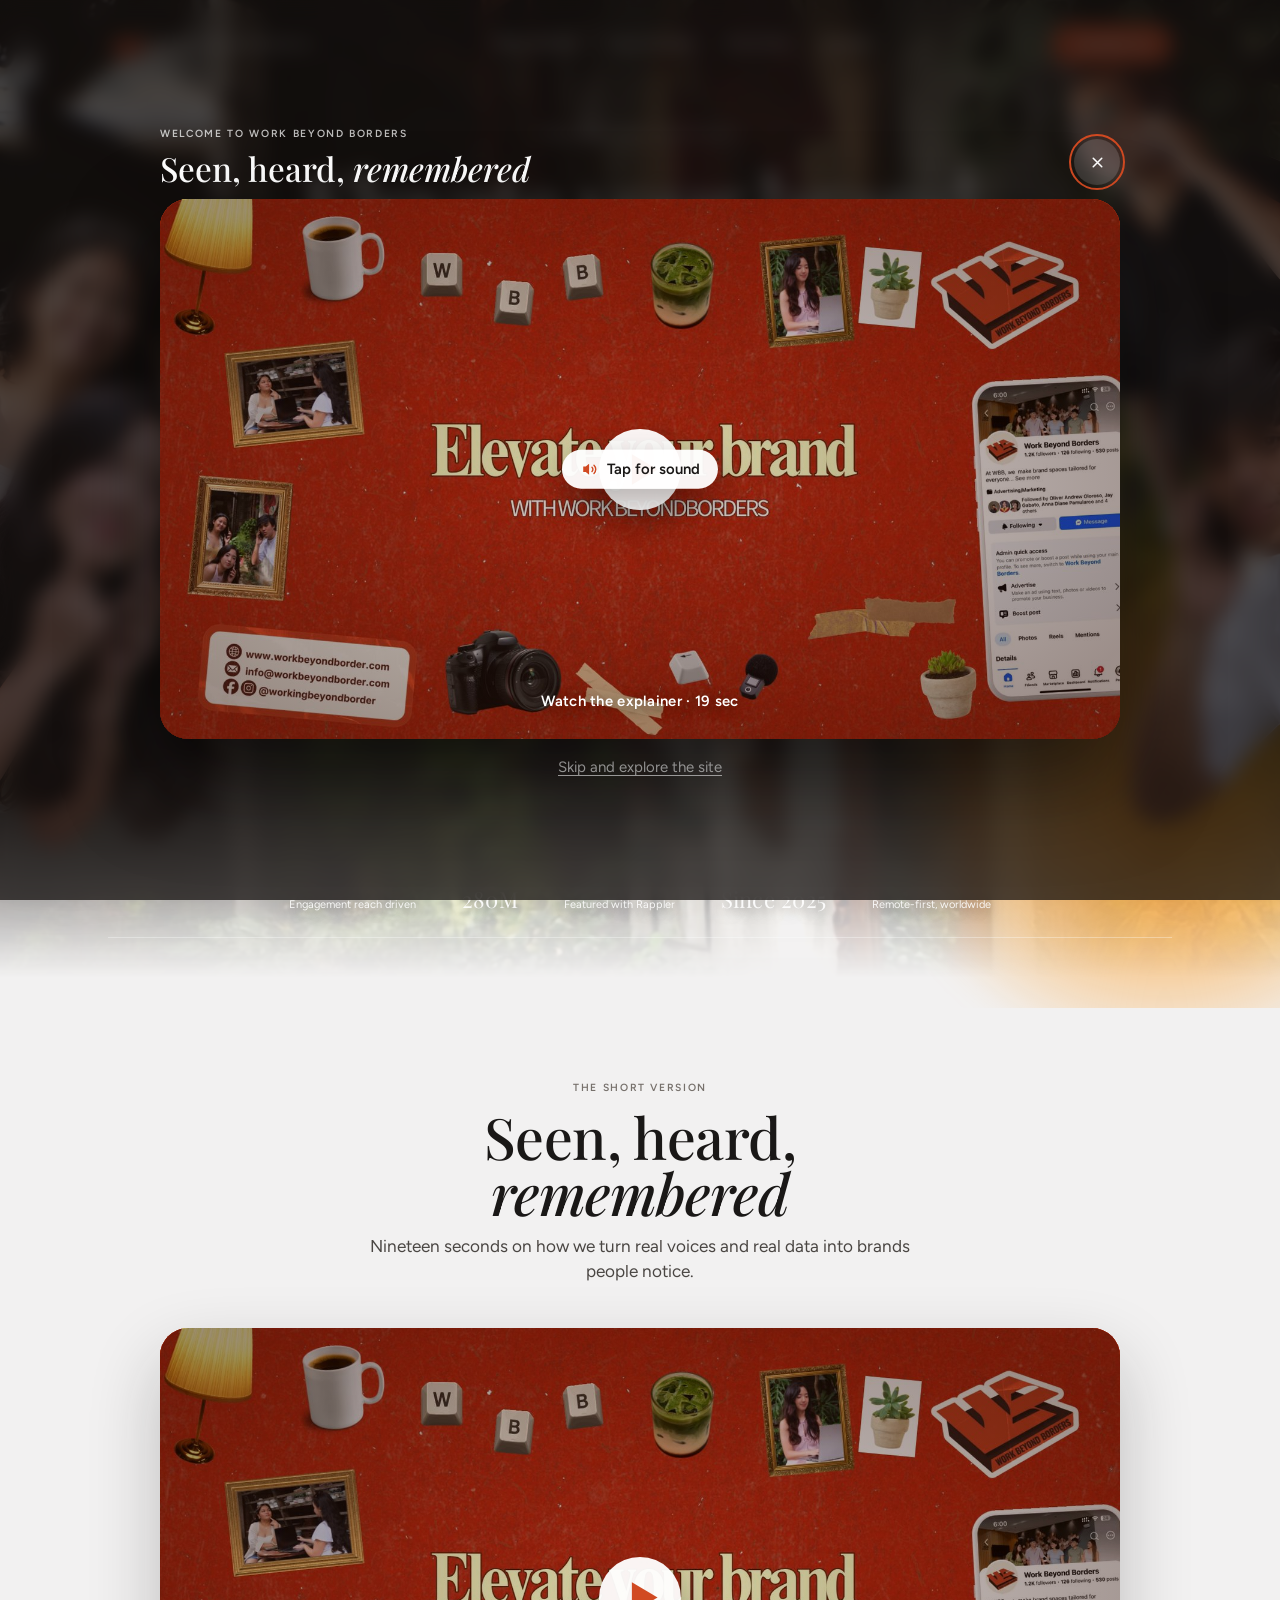
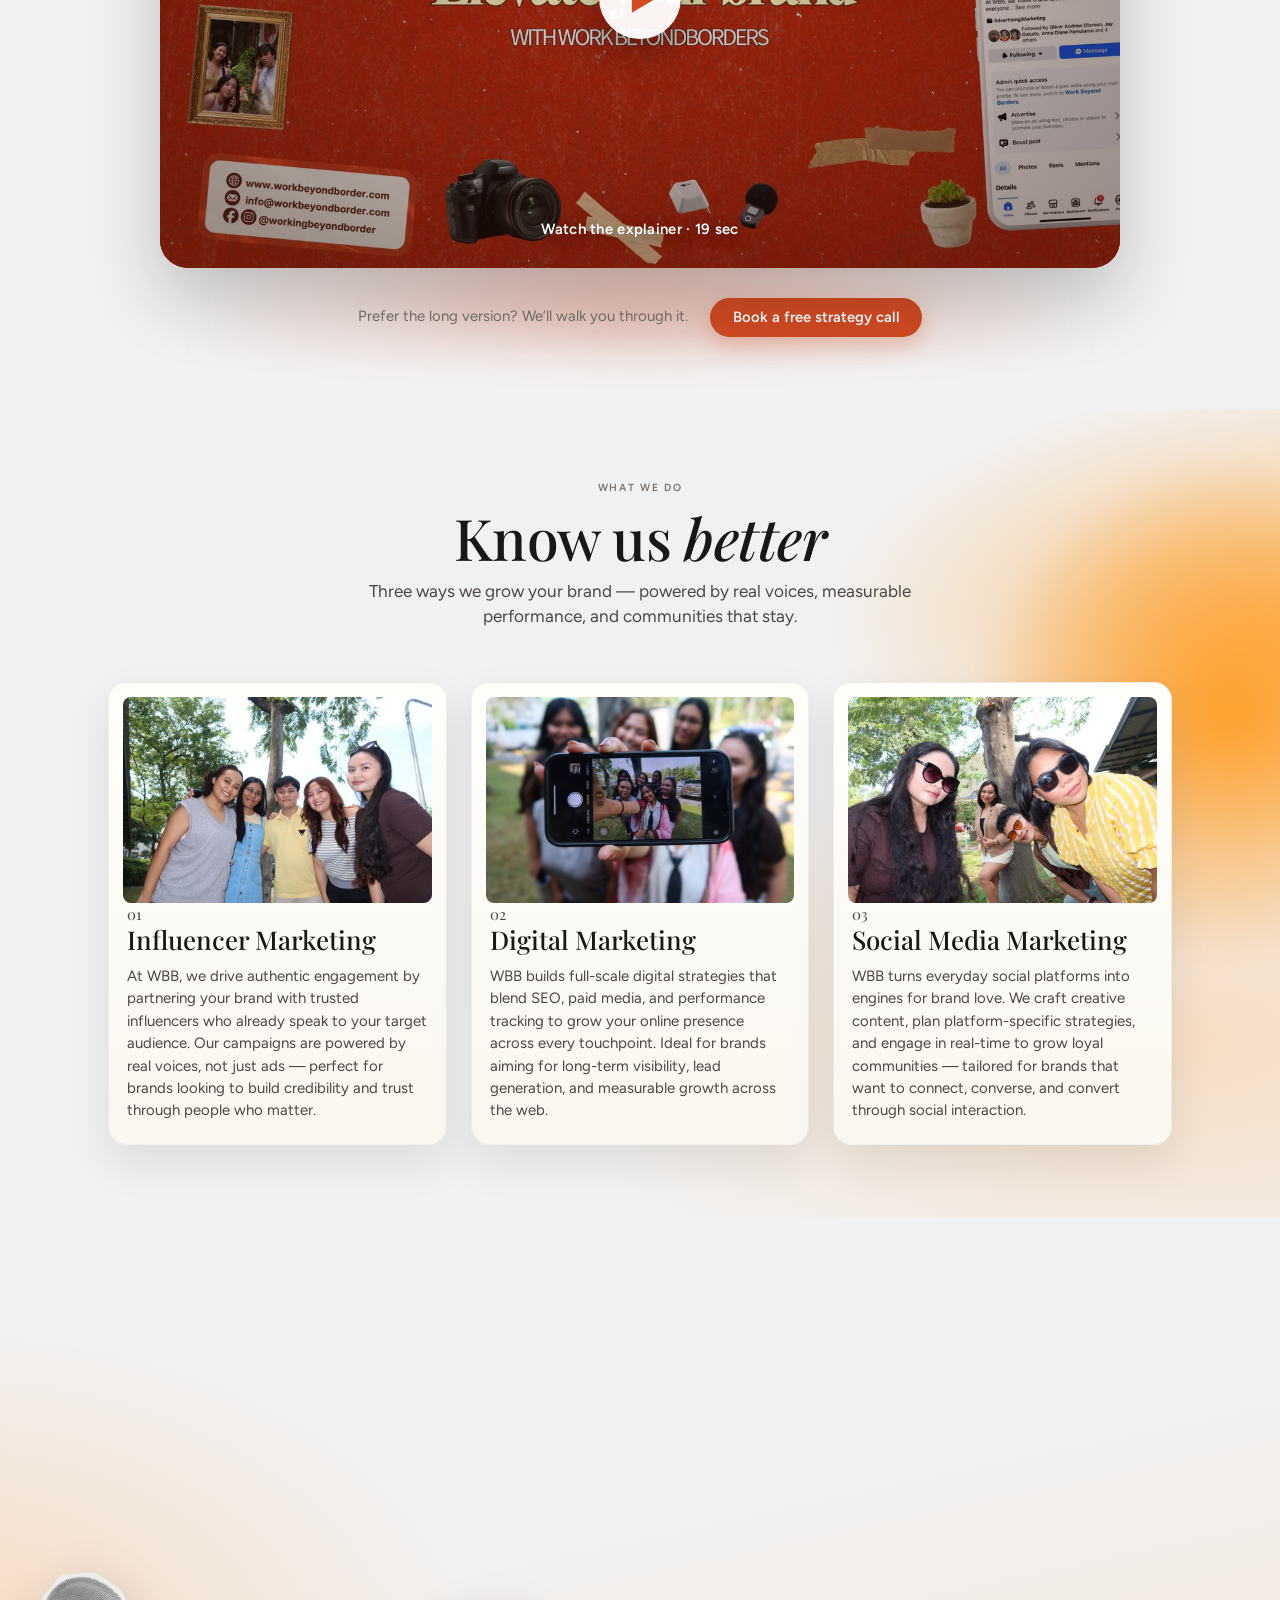
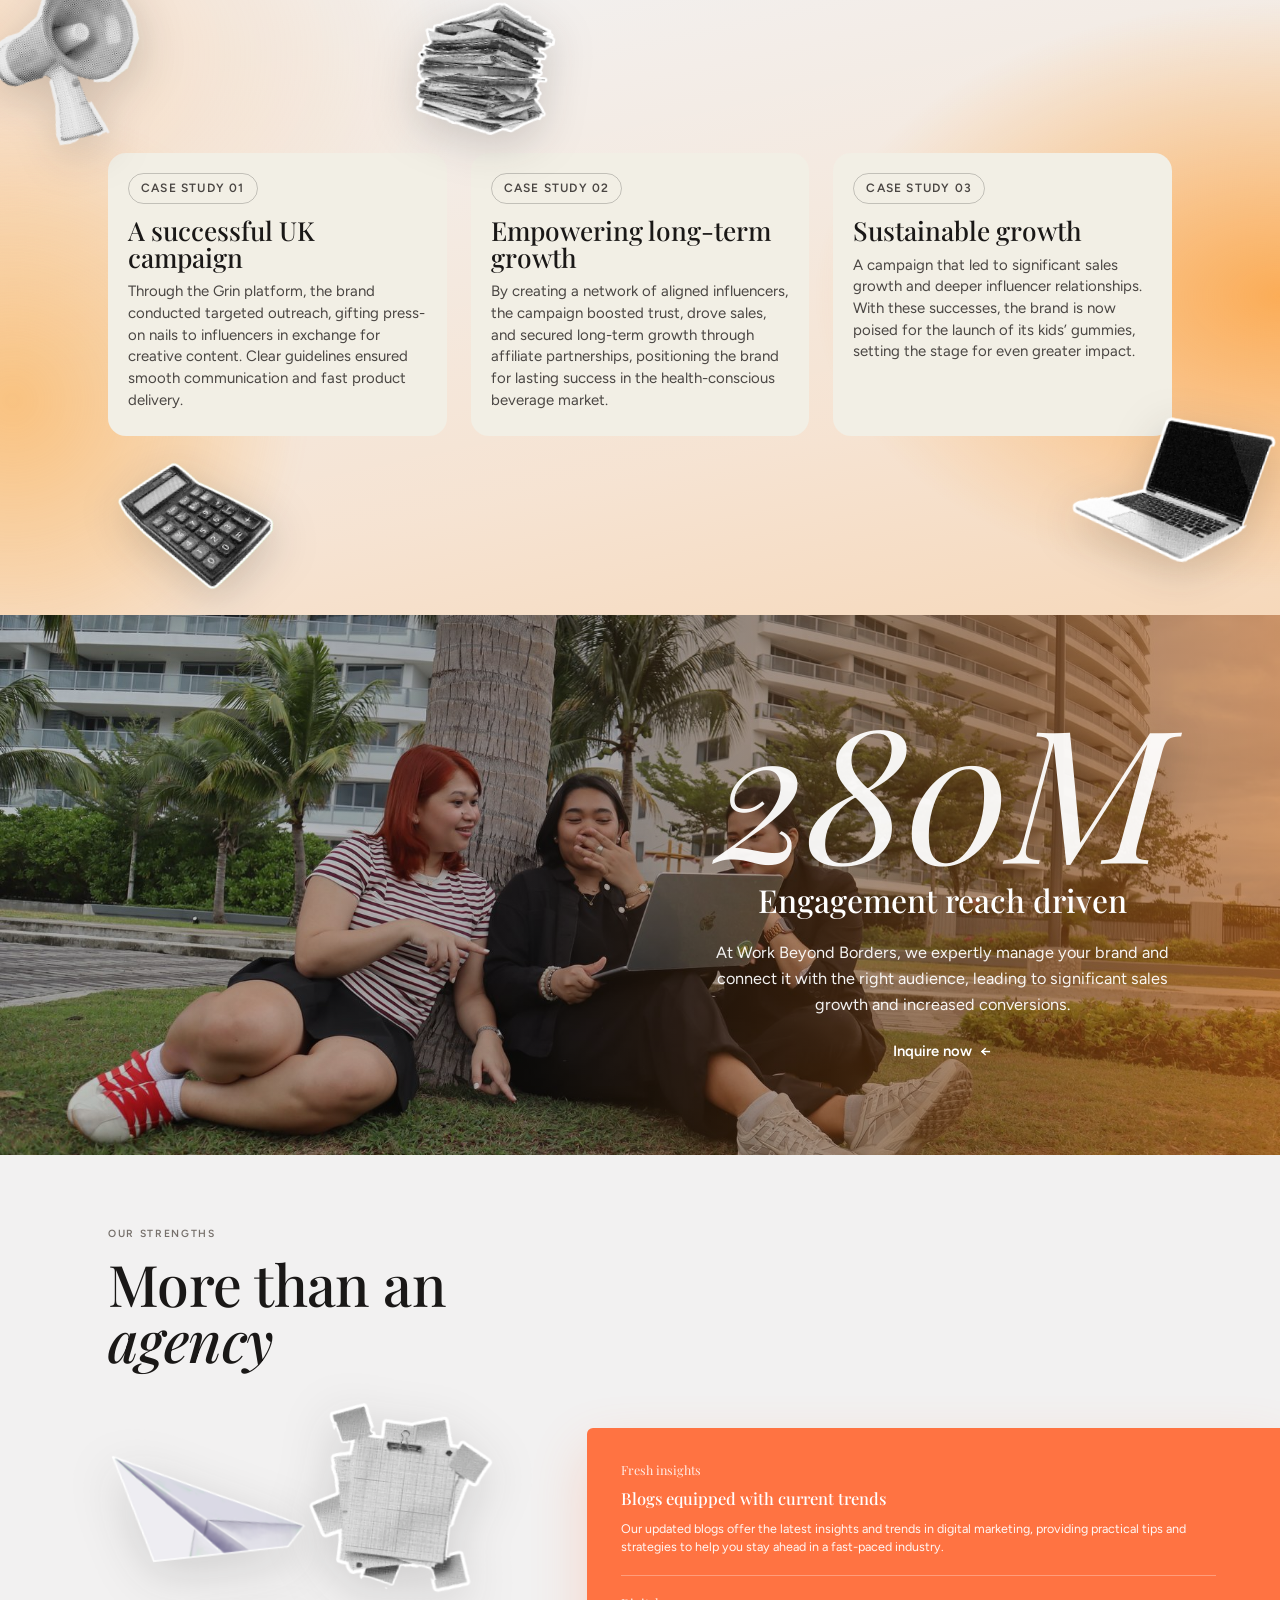
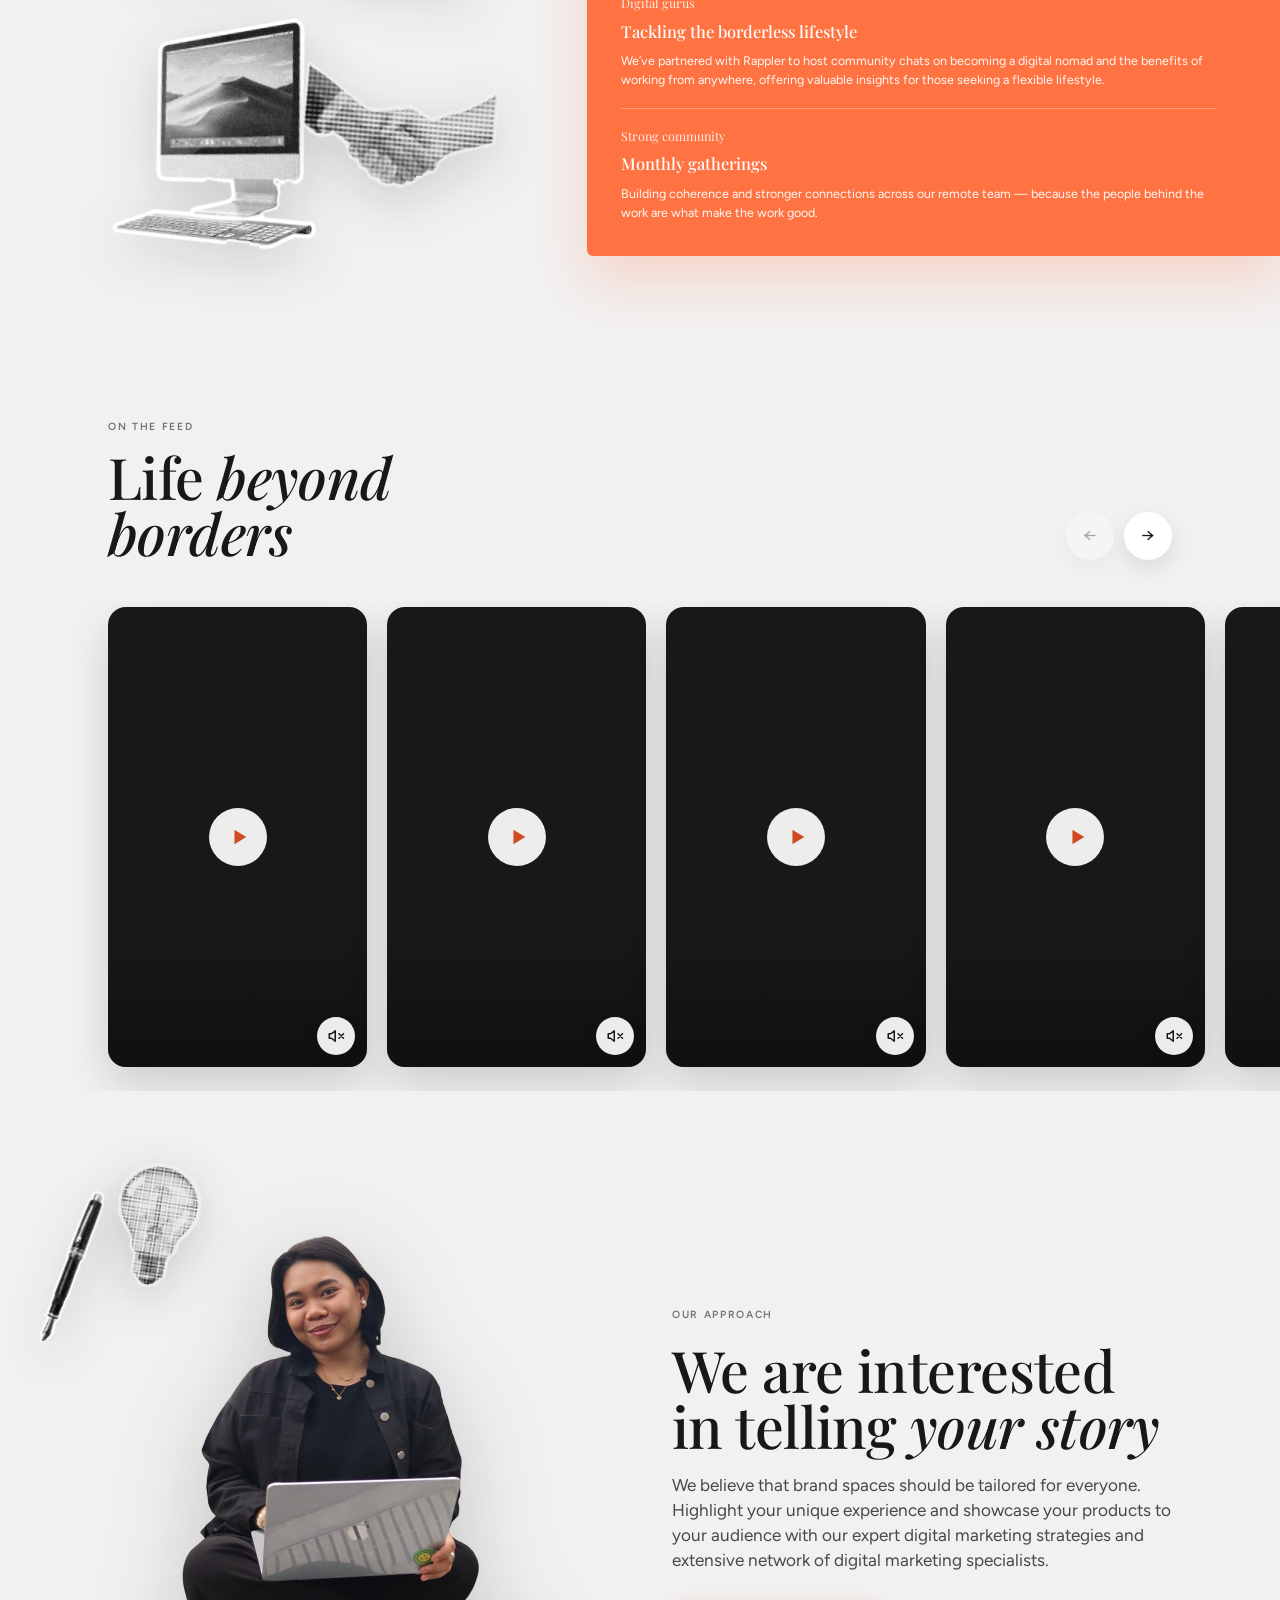
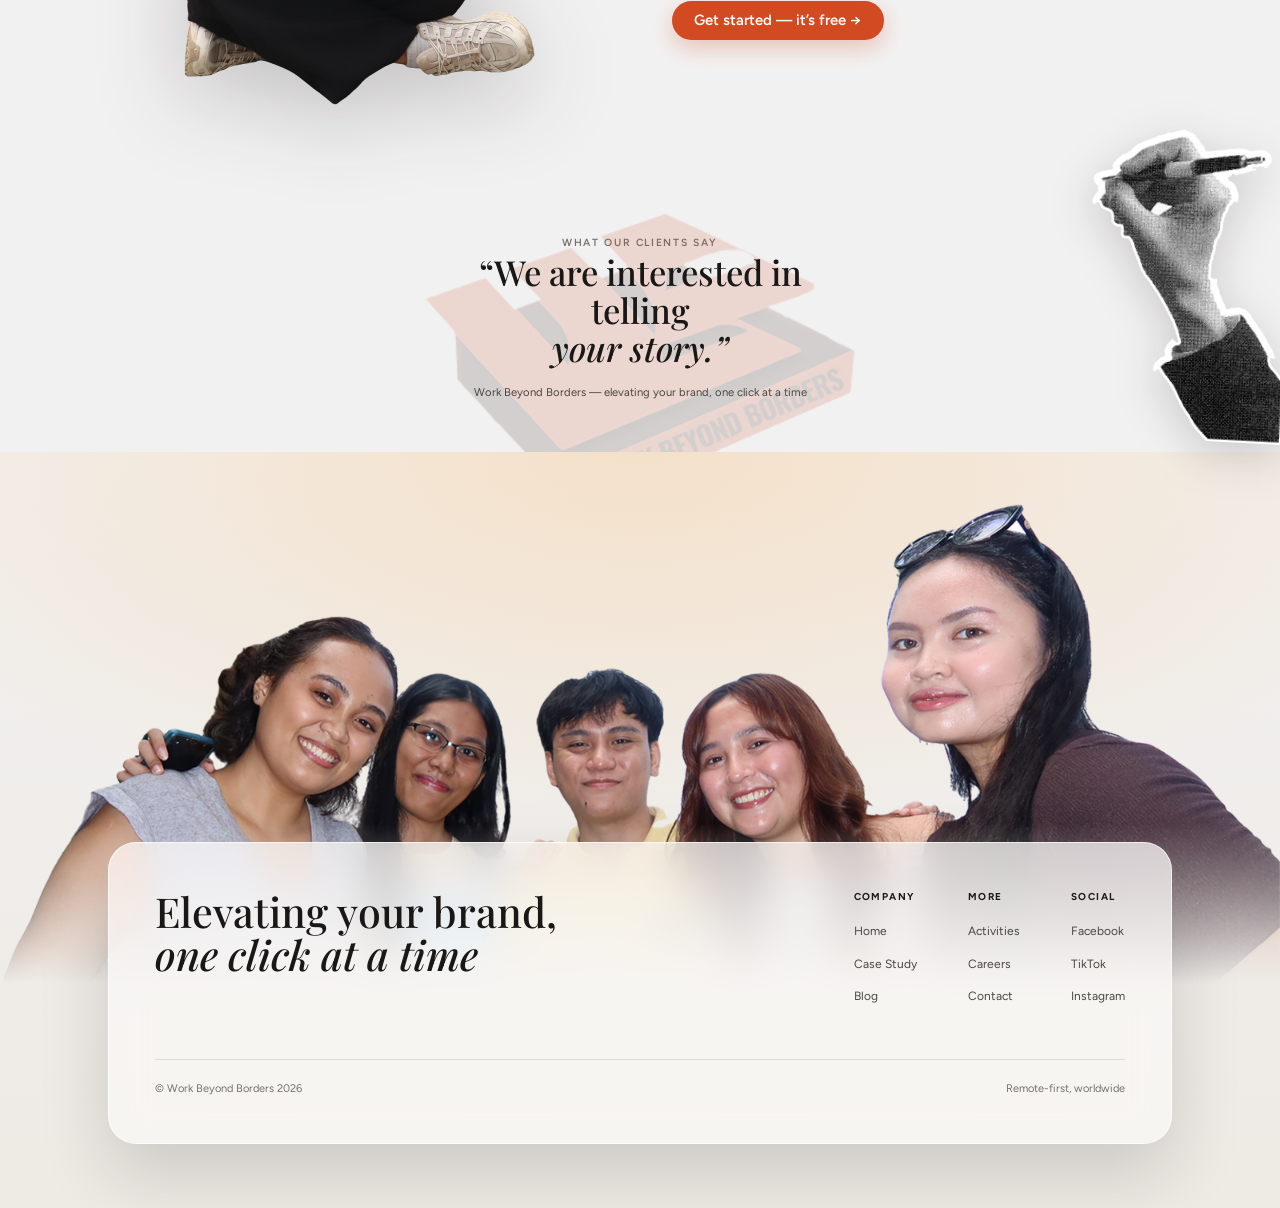
==== commit a0458e61: "Add video explainer with first-visit popup and reels carousel - Explainer section between the hero a" ====
--- a/index.html
+++ b/index.html
@@ -66,6 +66,48 @@
         <li class="num">Since 2025</li>
         <li>Remote-first, worldwide</li>
       </ul>
+    </div>
+  </section>
+
+  <!-- ========== VIDEO EXPLAINER ========== -->
+  <section class="section explainer" id="explainer" aria-labelledby="explainer-title">
+    <div class="shell">
+      <div class="section__head section__head--center explainer__head reveal">
+        <span class="eyebrow">The short version</span>
+        <h2 class="display" id="explainer-title">Seen, heard, <em>remembered</em></h2>
+        <p class="lede">Nineteen seconds on how we turn real voices and real data into brands people notice.</p>
+      </div>
+
+      <div class="explainer__stage reveal">
+        <div class="vplayer">
+          <video src="assets/video/wbb-explainer.mp4"
+                 poster="assets/img/explainer-poster.jpg"
+                 preload="none" playsinline
+                 width="1920" height="1080"
+                 aria-label="Work Beyond Borders explainer video"></video>
+          <img class="vplayer__poster" src="assets/img/explainer-poster.jpg" alt="" aria-hidden="true">
+          <span class="vplayer__scrim" aria-hidden="true"></span>
+
+          <button class="vplayer__play" type="button" aria-label="Play the Work Beyond Borders explainer">
+            <i><svg viewBox="0 0 16 18" aria-hidden="true"><path d="M2 1.2v15.6L15.2 9z"/></svg></i>
+            <b>Watch the explainer &middot; 19 sec</b>
+          </button>
+
+          <button class="vplayer__sound" type="button" hidden>
+            <svg viewBox="0 0 24 24" aria-hidden="true">
+              <path d="M11.5 4.3 6.8 8.2H3.2v7.6h3.6l4.7 3.9z"/>
+              <path d="M15.6 9a4.2 4.2 0 0 1 0 6" fill="none" stroke="currentColor" stroke-width="2" stroke-linecap="round"/>
+              <path d="M18.4 6.2a8 8 0 0 1 0 11.6" fill="none" stroke="currentColor" stroke-width="2" stroke-linecap="round"/>
+            </svg>
+            Tap for sound
+          </button>
+        </div>
+      </div>
+
+      <div class="explainer__foot reveal">
+        <p>Prefer the long version? We&rsquo;ll walk you through it.</p>
+        <a class="btn btn--primary" href="https://mail.google.com/mail/?view=cm&amp;fs=1&amp;tf=1&amp;to=info@workbeyondborder.com" target="_blank" rel="noopener">Book a free strategy call</a>
+      </div>
     </div>
   </section>
 
@@ -192,6 +234,36 @@
     </div>
   </section>
 
+  <!-- ========== REELS ========== -->
+  <section class="section reels" aria-labelledby="reels-title">
+    <div class="shell">
+      <div class="reels__top reveal">
+        <div class="section__head">
+          <span class="eyebrow">On the Feed</span>
+          <h2 class="display" id="reels-title">Life <em>beyond borders</em></h2>
+        </div>
+        <div class="reels__nav">
+          <button class="reels__arrow" type="button" data-dir="-1" aria-label="Previous videos">&larr;</button>
+          <button class="reels__arrow" type="button" data-dir="1" aria-label="Next videos">&rarr;</button>
+        </div>
+      </div>
+    </div>
+
+    <div class="reels__track reveal" tabindex="0" aria-label="Video reels">
+      <figure class="reel"><video src="reels/workingbeyondborders_1787567460_3970725928732815155_58349226967.mp4" muted loop playsinline preload="metadata"></video></figure>
+      <figure class="reel"><video src="reels/workingbeyondborders_1786355961_3960563151976312736_58349226967.mp4" muted loop playsinline preload="metadata"></video></figure>
+      <figure class="reel"><video src="reels/workingbeyondborders_1785495697_3953346729369716981_58349226967.mp4" muted loop playsinline preload="metadata"></video></figure>
+      <figure class="reel"><video src="reels/workingbeyondborders_1781684400_3921375258485896896_58349226967.mp4" muted loop playsinline preload="metadata"></video></figure>
+      <figure class="reel"><video src="reels/workingbeyondborders_1780044837_3907621602473458054_58349226967.mp4" muted loop playsinline preload="metadata"></video></figure>
+      <figure class="reel"><video src="reels/workingbeyondborders_1779271505_3901134384497075726_58349226967.mp4" muted loop playsinline preload="metadata"></video></figure>
+      <figure class="reel"><video src="reels/workingbeyondborders_1776160954_3875041214244596963_58349226967.mp4" muted loop playsinline preload="metadata"></video></figure>
+      <figure class="reel"><video src="reels/workingbeyondborders_1773223270_3850398159101448262_58349226967.mp4" muted loop playsinline preload="metadata"></video></figure>
+      <figure class="reel"><video src="reels/workingbeyondborders_1772618467_3845324635634659118_58349226967.mp4" muted loop playsinline preload="metadata"></video></figure>
+      <figure class="reel"><video src="reels/workingbeyondborders_1772186496_3841701038021238031_58349226967.mp4" muted loop playsinline preload="metadata"></video></figure>
+      <figure class="reel"><video src="reels/workingbeyondborders_1770799493_3830066061123554645_58349226967.mp4" muted loop playsinline preload="metadata"></video></figure>
+    </div>
+  </section>
+
   <!-- ========== APPROACH ========== -->
   <section class="section approach">
     <img class="sticker st-pen" src="assets/img/st-pen.png" alt="" aria-hidden="true" loading="lazy">
@@ -272,6 +344,49 @@
   </div>
 </footer>
 
+<!-- ========== FIRST-VISIT EXPLAINER POPUP ========== -->
+<div class="vmodal" id="explainer-modal" role="dialog" aria-modal="true"
+     aria-labelledby="explainer-modal-title" aria-hidden="true">
+  <div class="vmodal__dialog">
+
+    <div class="vmodal__bar">
+      <div>
+        <span class="eyebrow">Welcome to Work Beyond Borders</span>
+        <h2 id="explainer-modal-title">Seen, heard, <em>remembered</em></h2>
+      </div>
+      <button class="vmodal__close" type="button" data-close-modal aria-label="Close the video">
+        <svg viewBox="0 0 24 24" aria-hidden="true" stroke-linecap="round"><path d="M6 6l12 12M18 6L6 18"/></svg>
+      </button>
+    </div>
+
+    <div class="vplayer">
+      <video src="assets/video/wbb-explainer.mp4"
+             poster="assets/img/explainer-poster.jpg"
+             preload="none" playsinline
+             width="1920" height="1080"
+             aria-label="Work Beyond Borders explainer video"></video>
+      <img class="vplayer__poster" src="assets/img/explainer-poster.jpg" alt="" aria-hidden="true">
+      <span class="vplayer__scrim" aria-hidden="true"></span>
+
+      <button class="vplayer__play" type="button" aria-label="Play the Work Beyond Borders explainer">
+        <i><svg viewBox="0 0 16 18" aria-hidden="true"><path d="M2 1.2v15.6L15.2 9z"/></svg></i>
+        <b>Watch the explainer &middot; 19 sec</b>
+      </button>
+
+      <button class="vplayer__sound" type="button" hidden>
+        <svg viewBox="0 0 24 24" aria-hidden="true">
+          <path d="M11.5 4.3 6.8 8.2H3.2v7.6h3.6l4.7 3.9z"/>
+          <path d="M15.6 9a4.2 4.2 0 0 1 0 6" fill="none" stroke="currentColor" stroke-width="2" stroke-linecap="round"/>
+          <path d="M18.4 6.2a8 8 0 0 1 0 11.6" fill="none" stroke="currentColor" stroke-width="2" stroke-linecap="round"/>
+        </svg>
+        Tap for sound
+      </button>
+    </div>
+
+    <button class="vmodal__skip" type="button" data-close-modal>Skip and explore the site</button>
+  </div>
+</div>
+
 <script src="assets/js/main.js"></script>
 </body>
 </html>
--- a/assets/css/styles.css
+++ b/assets/css/styles.css
@@ -433,6 +433,72 @@
 .strength__kicker{font-family:var(--serif);font-size:clamp(11px,.9vw,13px);opacity:.92}
 .strength h3{font-family:var(--serif);font-weight:500;font-size:clamp(16px,1.29vw,20px);margin:5px 0 8px}
 .strength p{font-size:clamp(12.5px,.91vw,14.5px);line-height:1.5;color:rgba(255,255,255,.95)}
+
+/* ---------- reels carousel ---------- */
+.reels{--edge:max(var(--gut),calc((100vw - var(--shell))/2 + var(--gut)))}
+.reels__top{display:flex;align-items:flex-end;justify-content:space-between;gap:24px}
+.reels__nav{display:flex;gap:10px;flex:none}
+.reels__arrow{
+  width:48px;height:48px;border-radius:50%;
+  display:grid;place-items:center;font-size:1.15rem;
+  background:var(--white);color:var(--ink);
+  box-shadow:0 8px 22px rgba(0,0,0,.1);
+  transition:background .25s,color .25s,transform .25s,opacity .25s;
+}
+.reels__arrow:hover{background:var(--orange);color:#fff;transform:translateY(-2px)}
+.reels__arrow:disabled{opacity:.35;pointer-events:none}
+
+.reels__track{
+  display:flex;gap:clamp(12px,1.6vw,20px);
+  margin-top:clamp(26px,3.2vw,42px);
+  padding:6px var(--edge) 24px;
+  scroll-padding-inline:var(--edge);
+  overflow-x:auto;scroll-snap-type:x mandatory;scroll-behavior:smooth;
+  scrollbar-width:none;
+}
+.reels__track::-webkit-scrollbar{display:none}
+.reels__track:focus-visible{outline-offset:-2px}
+
+.reel{
+  /* fixed height, width follows each video's own shape (portrait or landscape) */
+  --h:clamp(340px,36vw,470px);
+  position:relative;flex:none;aspect-ratio:var(--ar,9/16);
+  /* landscape reels shrink so they never overflow a phone screen */
+  height:min(var(--h),calc((100vw - 2*var(--gut)) / (var(--ar,9/16))));
+  border-radius:var(--r-md);overflow:hidden;
+  background:var(--ink);scroll-snap-align:start;
+  box-shadow:0 18px 40px rgba(26,24,23,.16);
+  cursor:pointer;
+}
+.reel video{width:100%;height:100%;object-fit:cover;display:block}
+.reel::after{
+  content:"";position:absolute;inset:auto 0 0;height:30%;pointer-events:none;
+  background:linear-gradient(transparent,rgba(0,0,0,.35));
+}
+.reel__sound{
+  position:absolute;z-index:1;right:12px;bottom:12px;
+  width:38px;height:38px;border-radius:50%;
+  display:grid;place-items:center;
+  background:rgba(255,255,255,.92);color:var(--ink);
+  box-shadow:0 6px 16px rgba(0,0,0,.2);
+  transition:background .25s,color .25s;
+}
+.reel__sound svg{width:18px;height:18px}
+.reel.is-unmuted .reel__sound{background:var(--orange);color:#fff}
+.reel__play{
+  position:absolute;inset:0;margin:auto;z-index:1;
+  width:58px;height:58px;border-radius:50%;
+  display:grid;place-items:center;
+  background:rgba(255,255,255,.92);color:var(--orange);
+  opacity:0;transition:opacity .25s;pointer-events:none;
+}
+.reel__play svg{width:22px;height:22px;margin-left:3px}
+.reel.is-paused .reel__play{opacity:1}
+
+@media (max-width:640px){
+  .reels__arrow{width:42px;height:42px}
+  .reel{--h:min(420px,110vw)}
+}
 
 /* ---------- approach ---------- */
 .approach__grid{
@@ -698,6 +764,158 @@
   background:rgba(0,0,0,.32);padding:.24em .7em;border-radius:6px;color:#fff;
 }
 .role .btn{margin-top:12px}
+
+/* ============================================================
+   VIDEO EXPLAINER — home section + first-visit popup
+   Responsive rules live with the component rather than in the
+   RESPONSIVE block below, so the whole feature moves as one piece.
+   ============================================================ */
+
+/* ---------- shared player frame ---------- */
+.vplayer{
+  position:relative;aspect-ratio:16/9;
+  border-radius:var(--r-lg);overflow:hidden;isolation:isolate;
+  background:var(--orange-deep);
+}
+.vplayer video{
+  position:absolute;inset:0;width:100%;height:100%;
+  object-fit:cover;display:block;background:var(--orange-deep);
+}
+/* Poster sits above the video until playback starts, so the first paint is a
+   still frame rather than a black box while the file streams in. */
+.vplayer__poster{
+  position:absolute;inset:0;z-index:1;width:100%;height:100%;
+  object-fit:cover;display:block;
+  transition:opacity .45s ease;
+}
+.vplayer__scrim{
+  position:absolute;inset:0;z-index:2;pointer-events:none;
+  background:radial-gradient(60% 60% at 50% 50%,rgba(40,10,0,.18),rgba(40,10,0,.46));
+  transition:opacity .45s ease;
+}
+.vplayer.is-playing .vplayer__poster,
+.vplayer.is-playing .vplayer__scrim{opacity:0}
+.vplayer.is-playing .vplayer__poster{pointer-events:none}
+
+/* big centred play affordance */
+.vplayer__play{
+  position:absolute;inset:0;z-index:3;
+  display:grid;place-items:center;width:100%;height:100%;
+  color:#fff;transition:opacity .3s ease;
+}
+.vplayer.is-playing .vplayer__play{opacity:0;pointer-events:none}
+.vplayer__play i{
+  display:grid;place-items:center;font-style:normal;
+  width:clamp(62px,6.4vw,86px);aspect-ratio:1;border-radius:50%;
+  background:rgba(255,255,255,.95);color:var(--orange);
+  box-shadow:0 16px 38px rgba(0,0,0,.3);
+  transition:transform .3s cubic-bezier(.4,0,.2,1),background .25s;
+}
+.vplayer__play svg{width:38%;height:auto;fill:currentColor;margin-left:9%}
+.vplayer__play:hover i{transform:scale(1.07);background:#fff}
+.vplayer__play b{
+  position:absolute;left:0;right:0;bottom:clamp(16px,2.4vw,26px);
+  font-weight:600;font-size:var(--fs-btn);letter-spacing:.02em;
+  text-shadow:0 2px 14px rgba(0,0,0,.5);
+}
+
+/* "Tap for sound" nudge — shown only while a muted autoplay is running */
+.vplayer__sound{
+  position:absolute;z-index:4;left:50%;top:50%;transform:translate(-50%,-50%);
+  display:inline-flex;align-items:center;gap:9px;
+  padding:.72em 1.25em;border-radius:999px;
+  background:rgba(255,255,255,.95);color:var(--ink);
+  font-weight:600;font-size:var(--fs-btn);line-height:1;
+  box-shadow:0 14px 34px rgba(0,0,0,.3);
+  transition:transform .28s cubic-bezier(.4,0,.2,1),opacity .28s ease;
+}
+.vplayer__sound svg{width:17px;height:17px;fill:var(--orange);flex:none}
+.vplayer__sound svg [stroke]{stroke:var(--orange)}
+.vplayer__sound:hover{transform:translate(-50%,-50%) scale(1.04)}
+.vplayer__sound[hidden]{display:none}
+
+/* ---------- home-page section ---------- */
+.explainer__head{margin-bottom:clamp(26px,3.4vw,44px)}
+.explainer__stage{
+  position:relative;width:min(960px,100%);margin-inline:auto;
+}
+.explainer__stage .vplayer{box-shadow:0 30px 70px rgba(26,24,23,.24)}
+/* a soft brand glow behind the frame, same trick the other sections use */
+.explainer__stage::before{
+  content:"";position:absolute;z-index:-1;
+  inset:auto -6% -14%;height:60%;
+  background:radial-gradient(60% 100% at 50% 100%,rgba(209,74,34,.34),transparent 70%);
+  filter:blur(24px);
+}
+.explainer__foot{
+  display:flex;flex-wrap:wrap;align-items:center;justify-content:center;
+  gap:clamp(12px,1.8vw,22px);
+  margin-top:clamp(20px,2.6vw,30px);
+}
+.explainer__foot p{color:var(--ink-3);font-size:var(--fs-body)}
+
+@media (max-width:640px){
+  .explainer__foot{flex-direction:column;gap:14px}
+  .vplayer__play b{display:none}
+}
+
+/* ---------- first-visit popup ---------- */
+.vmodal{
+  position:fixed;inset:0;z-index:120;
+  display:grid;place-items:center;
+  padding:clamp(14px,4vw,40px);
+  background:rgba(20,16,14,.74);
+  -webkit-backdrop-filter:blur(10px);backdrop-filter:blur(10px);
+  opacity:0;visibility:hidden;
+  transition:opacity .38s ease,visibility 0s linear .38s;
+}
+.vmodal.is-open{opacity:1;visibility:visible;transition-delay:0s,0s}
+.vmodal__dialog{
+  position:relative;width:min(960px,100%);
+  transform:translateY(20px) scale(.97);
+  transition:transform .45s cubic-bezier(.22,1,.36,1);
+}
+.vmodal.is-open .vmodal__dialog{transform:none}
+.vmodal .vplayer{box-shadow:0 40px 90px rgba(0,0,0,.5)}
+
+.vmodal__bar{
+  display:flex;align-items:flex-end;justify-content:space-between;gap:16px;
+  margin-bottom:14px;color:#fff;
+}
+.vmodal__bar .eyebrow{color:rgba(255,255,255,.72)}
+.vmodal__bar h2{
+  font-family:var(--serif);font-weight:500;line-height:1;
+  font-size:clamp(22px,2.6vw,34px);margin-top:8px;
+}
+.vmodal__bar h2 em{font-style:italic}
+.vmodal__close{
+  flex:none;display:grid;place-items:center;
+  width:46px;height:46px;border-radius:50%;
+  background:rgba(255,255,255,.14);color:#fff;
+  transition:background .25s,transform .25s;
+}
+.vmodal__close:hover{background:#fff;color:var(--ink);transform:rotate(90deg)}
+.vmodal__close svg{width:17px;height:17px;stroke:currentColor;stroke-width:2.2;fill:none}
+
+.vmodal__skip{
+  display:block;margin:16px auto 0;
+  color:rgba(255,255,255,.78);font-size:var(--fs-body);
+  text-decoration:underline;text-underline-offset:3px;
+  transition:color .2s;
+}
+.vmodal__skip:hover{color:#fff}
+
+/* the popup owns the viewport while it is open */
+html.vmodal-open,html.vmodal-open body{overflow:hidden}
+
+@media (max-width:640px){
+  .vmodal__bar h2{font-size:1.15rem}
+  .vmodal__close{width:40px;height:40px}
+}
+@media (prefers-reduced-motion:reduce){
+  .vmodal,.vmodal__dialog{transition:none}
+  .vmodal__dialog{transform:none}
+}
 
 /* ============================================================
    REVEAL
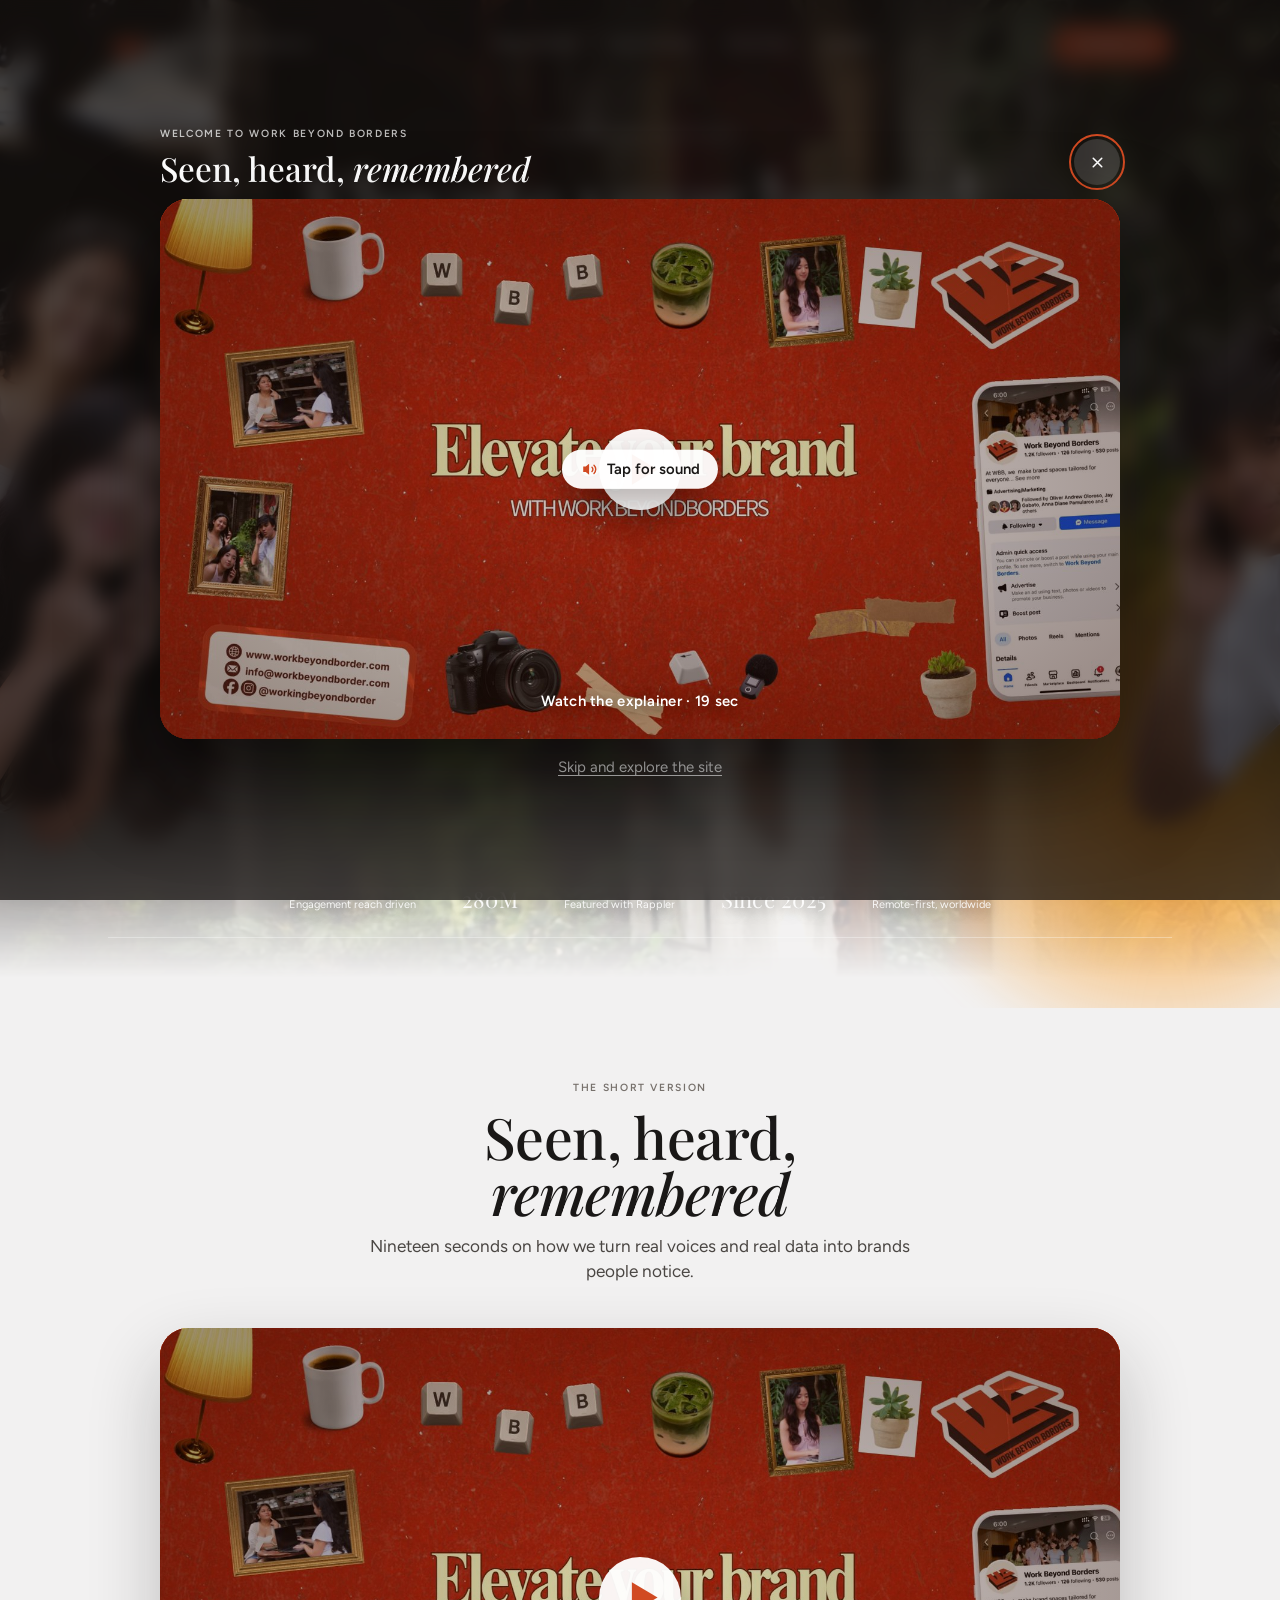
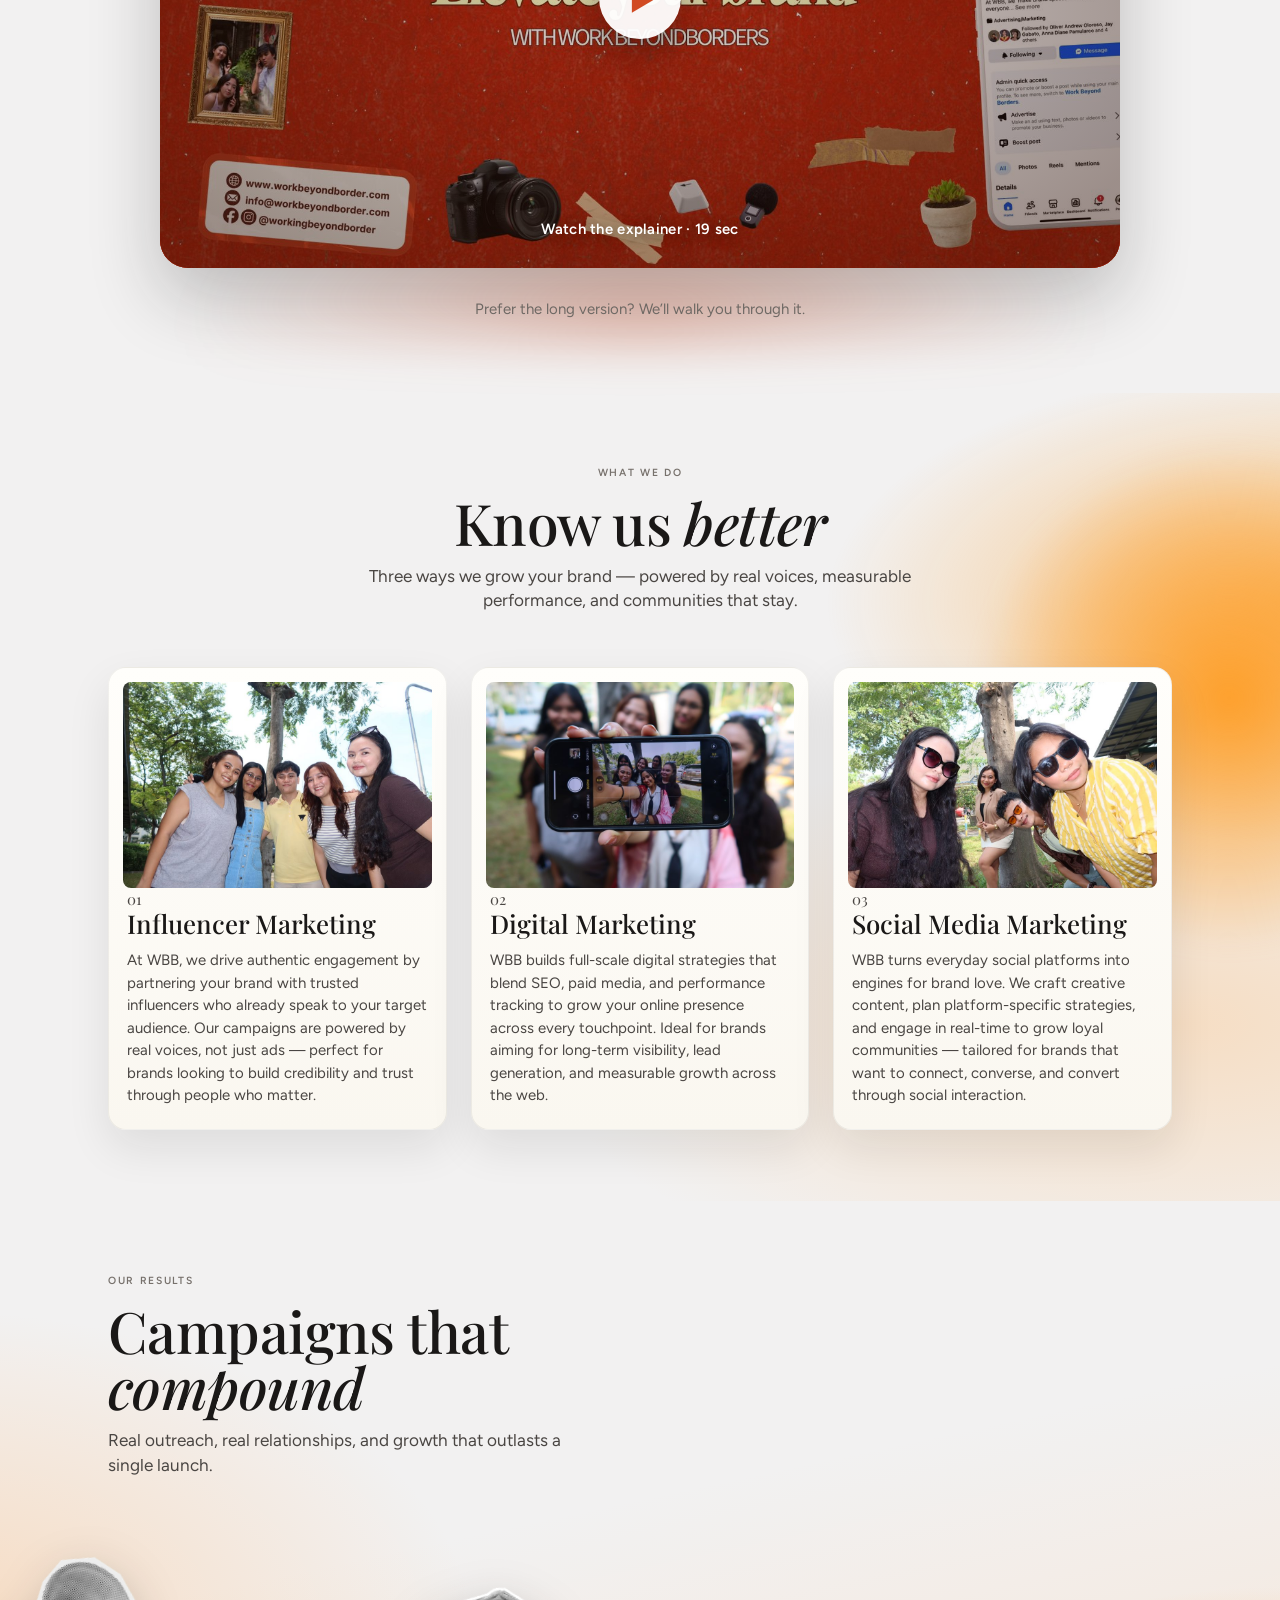
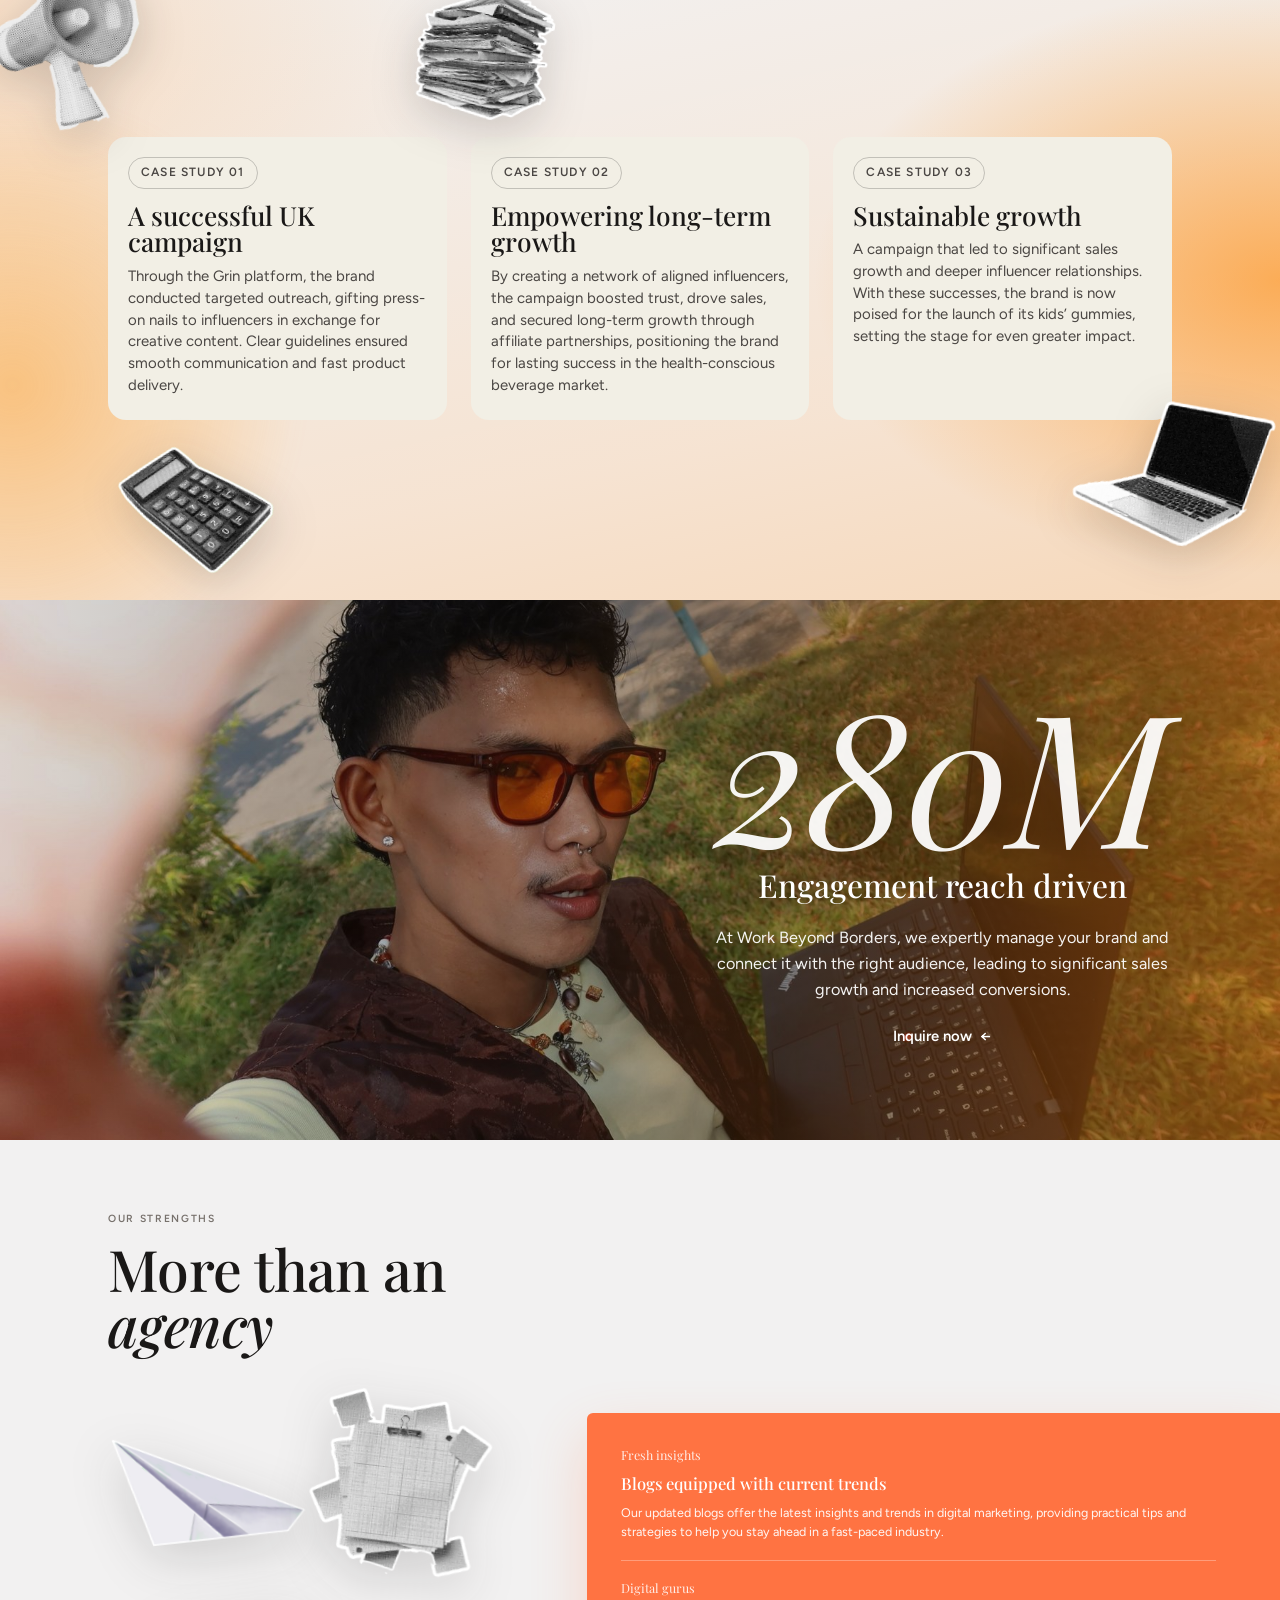
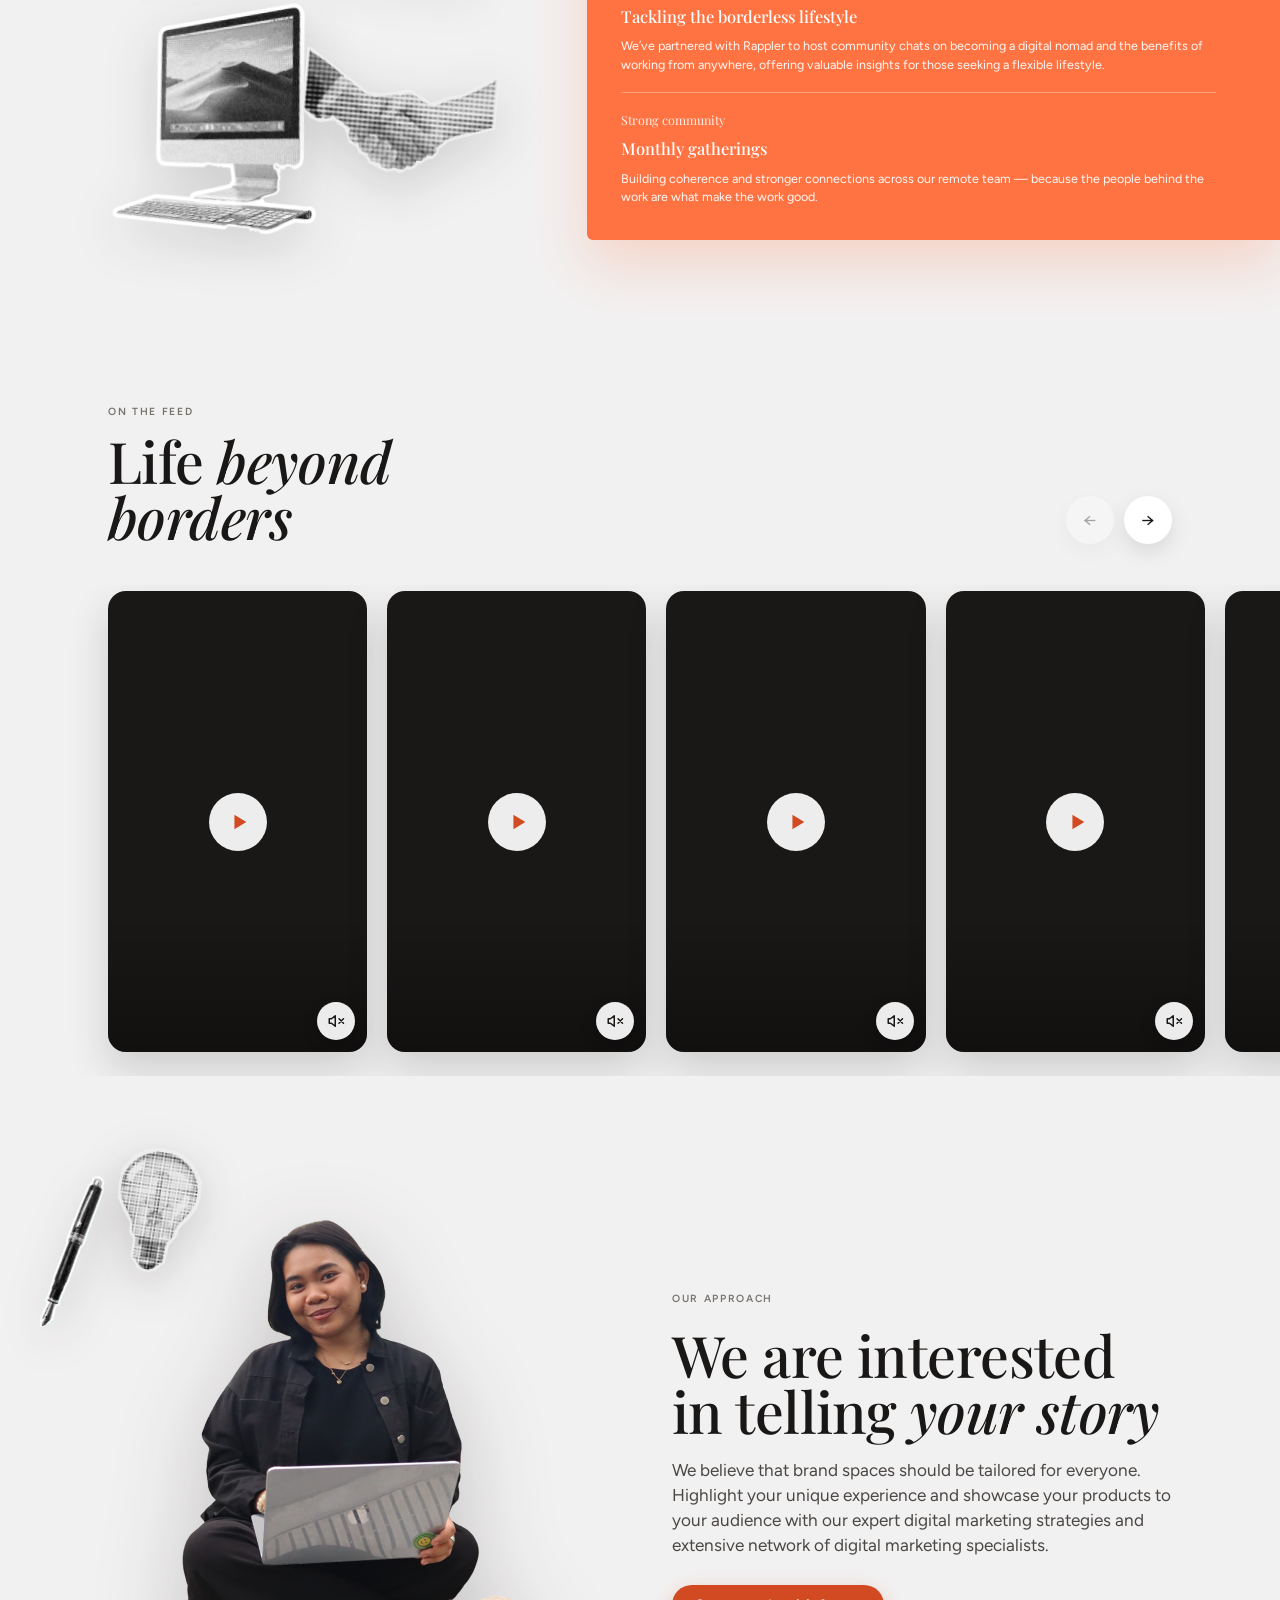
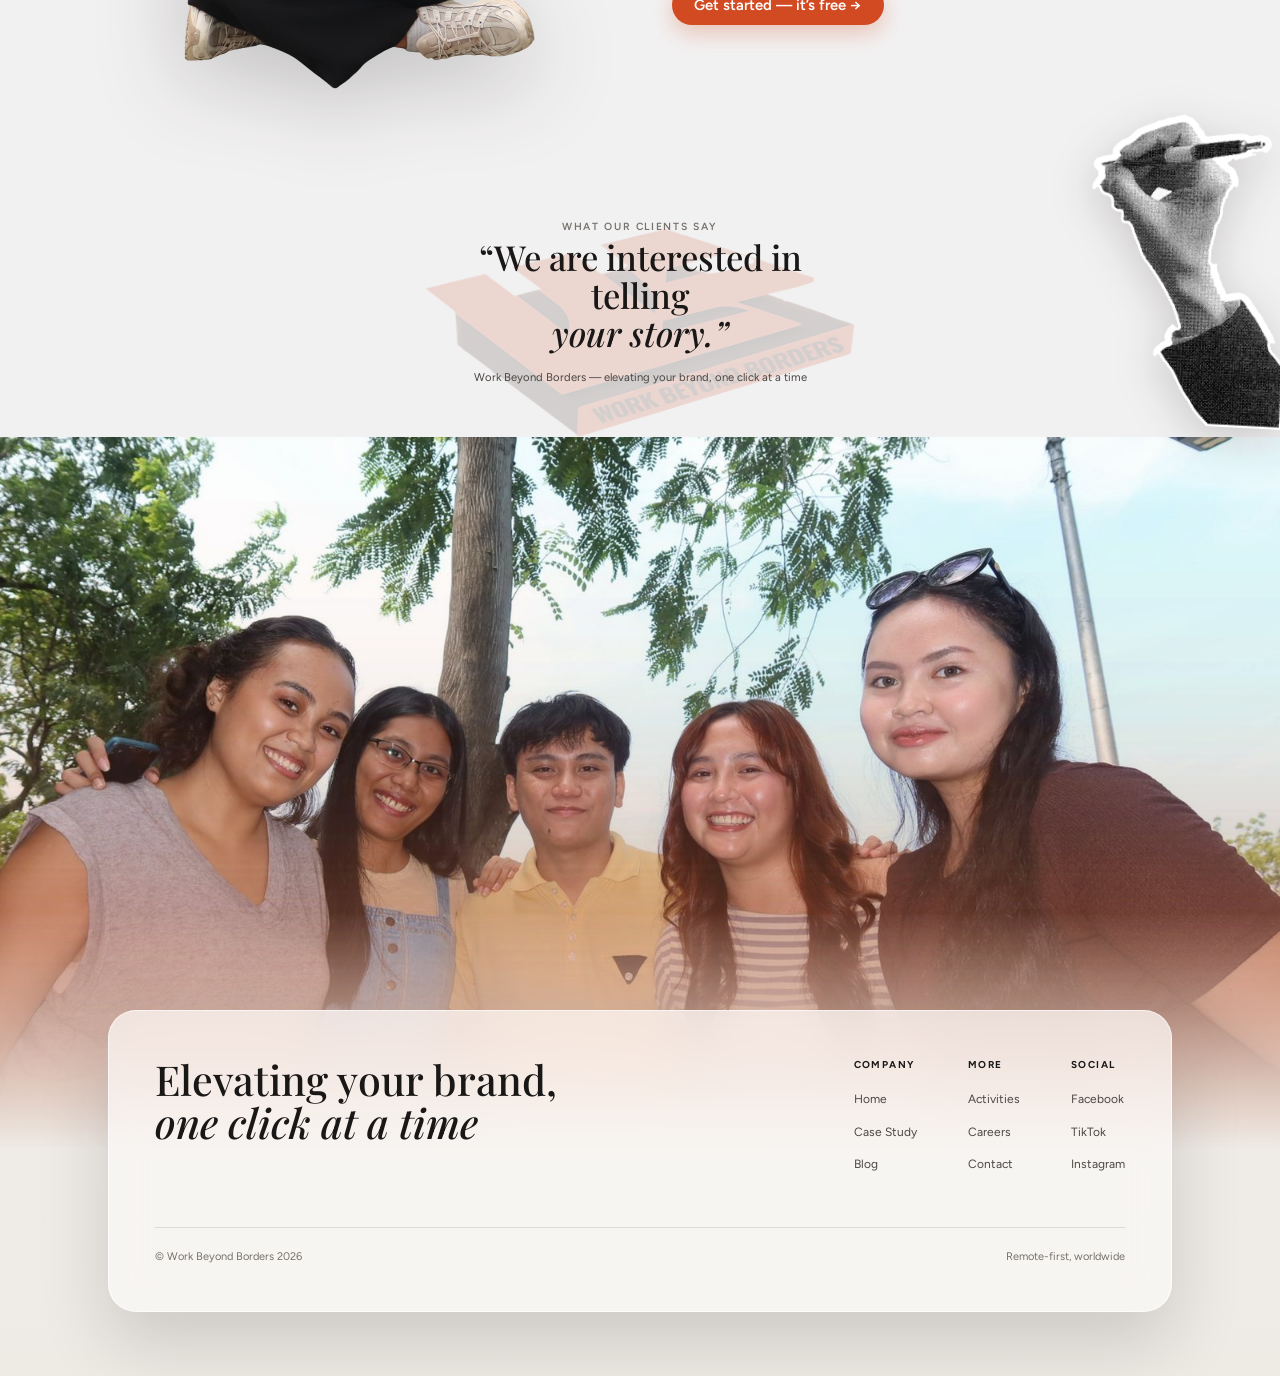
==== commit 29e1b30b: "Add contact form popup, refresh footer art and close footer gaps Contact form - The header "Contact " ====
--- a/index.html
+++ b/index.html
@@ -29,7 +29,7 @@
     </nav>
 
     <div class="header-cta">
-      <a class="btn btn--primary" href="https://mail.google.com/mail/?view=cm&amp;fs=1&amp;tf=1&amp;to=info@workbeyondborder.com" target="_blank" rel="noopener">Contact us</a>
+      <button class="btn btn--primary" type="button" data-open-contact>Contact us</button>
       <button class="nav-toggle" type="button" aria-label="Menu" aria-expanded="false" aria-controls="nav"><span></span></button>
     </div>
   </div>
@@ -43,7 +43,6 @@
     <div class="hero__glow"></div>
 
     <!-- Cut-outs, stacked in the same order as the landingpage.psd layers -->
-    <img class="hero__cut hero__cut--tr" src="assets/img/cut-4.png" alt="" aria-hidden="true">
     <img class="hero__cut hero__cut--br" src="assets/img/cut-3.png" alt="" aria-hidden="true">
     <img class="hero__cut hero__cut--tl" src="assets/img/cut-1.png" alt="" aria-hidden="true">
     <img class="hero__cut hero__cut--bl" src="assets/img/cut-2.png" alt="" aria-hidden="true">
@@ -53,7 +52,6 @@
       <h1>Elevate your brand <em>with our help</em></h1>
       <p class="hero__sub">We help businesses grow with smart digital marketing, real data insights, and impactful influencer partnerships. Let&rsquo;s take your brand to the next level together with our expert solutions.</p>
       <div class="hero__actions">
-        <a class="btn btn--primary" href="https://mail.google.com/mail/?view=cm&amp;fs=1&amp;tf=1&amp;to=info@workbeyondborder.com" target="_blank" rel="noopener">Book a free strategy call</a>
         <a class="btn btn--ghost" href="#what-we-do">See what we do</a>
       </div>
     </div>
@@ -106,7 +104,6 @@
 
       <div class="explainer__foot reveal">
         <p>Prefer the long version? We&rsquo;ll walk you through it.</p>
-        <a class="btn btn--primary" href="https://mail.google.com/mail/?view=cm&amp;fs=1&amp;tf=1&amp;to=info@workbeyondborder.com" target="_blank" rel="noopener">Book a free strategy call</a>
       </div>
     </div>
   </section>
@@ -302,7 +299,7 @@
 <footer class="site-footer">
   <div class="shell">
     <div class="footer-stage">
-      <img class="footer-art" src="assets/img/footer-home.png" width="1600" height="607" alt="The Work Beyond Borders team together at a meetup" loading="lazy">
+      <img class="footer-art" src="assets/img/footer-home.jpg" width="1600" height="900" alt="The Work Beyond Borders team together at a meetup" loading="lazy">
       <div class="footer-panel">
       <div class="footer-top">
         <h2>Elevating your brand, <em>one click at a time</em></h2>
@@ -387,6 +384,68 @@
   </div>
 </div>
 
+<!-- ========== CONTACT MODAL ========== -->
+<div class="cmodal" id="contact-modal" role="dialog" aria-modal="true"
+     aria-labelledby="cmodal-title" aria-hidden="true">
+  <div class="cmodal__dialog">
+    <button class="cmodal__close" type="button" data-close-contact aria-label="Close contact form">
+      <svg viewBox="0 0 24 24" aria-hidden="true"><path d="M6 6l12 12M18 6L6 18"/></svg>
+    </button>
+
+    <div class="cmodal__head">
+      <img src="assets/img/logo.png" alt="" aria-hidden="true" width="52" height="48">
+      <span class="eyebrow">Work Beyond Borders</span>
+      <h2 id="cmodal-title">Contact <em>us</em></h2>
+      <p class="cmodal__sub">Tell us a little about what you need and we&rsquo;ll come back to you.</p>
+    </div>
+
+    <form class="cform" id="contact-form" name="contact" method="POST"
+            data-netlify="true" data-netlify-honeypot="botcheck" novalidate>
+        <!-- Netlify reads this to label the submission -->
+        <input type="hidden" name="form-name" value="contact">
+      <div class="cform__row">
+        <label for="cf-name">Name</label>
+        <input id="cf-name" name="name" type="text" autocomplete="name"
+               placeholder="Your full name" required
+               aria-describedby="cf-name-err">
+        <p class="cform__err" id="cf-name-err"></p>
+      </div>
+
+      <div class="cform__row">
+        <label for="cf-email">Email</label>
+        <input id="cf-email" name="email" type="email" autocomplete="email"
+               placeholder="you@company.com" required
+               aria-describedby="cf-email-err">
+        <p class="cform__err" id="cf-email-err"></p>
+      </div>
+
+      <div class="cform__row">
+        <label for="cf-phone">Phone <span class="opt">(optional)</span></label>
+        <input id="cf-phone" name="phone" type="tel" autocomplete="tel"
+               placeholder="+63 912 345 6789"
+               aria-describedby="cf-phone-err">
+        <p class="cform__err" id="cf-phone-err"></p>
+      </div>
+
+      <div class="cform__row">
+        <label for="cf-message">What can we help you with?</label>
+        <textarea id="cf-message" name="message" required
+                  placeholder="A few lines about your brand and what you are looking for."
+                  aria-describedby="cf-message-err"></textarea>
+        <p class="cform__err" id="cf-message-err"></p>
+      </div>
+
+      <!-- honeypot: bots fill it, people never see it -->
+      <input type="checkbox" name="botcheck" class="sr-only" tabindex="-1" autocomplete="off" aria-hidden="true">
+
+      <button class="btn btn--primary cform__submit" type="submit">Submit</button>
+      <p class="cform__status" role="status" aria-live="polite"></p>
+    </form>
+  </div>
+</div>
+
 <script src="assets/js/main.js"></script>
+
+
 </body>
 </html>
--- a/assets/css/styles.css
+++ b/assets/css/styles.css
@@ -211,7 +211,6 @@
   position:absolute;z-index:1;width:auto;pointer-events:none;
   filter:drop-shadow(0 22px 40px rgba(0,0,0,.3));
 }
-.hero__cut--tr{right:-9%;top:9%;height:55%}
 .hero__cut--br{right:-4%;top:45%;height:53%}
 .hero__cut--tl{left:-4%;top:30%;height:56%}
 .hero__cut--bl{left:-6%;top:53%;height:44%}
@@ -220,8 +219,7 @@
    PSD frame, so the four figures close in on the headline, the buttons and the
    stats row. Shrink them and push them back out to the edges. */
 @media (max-width:1320px) and (min-width:901px){
-  .hero__cut--tr{right:-11%;top:5%;height:50%}
-  .hero__cut--br{right:-7%;top:32%;height:52%}
+    .hero__cut--br{right:-7%;top:32%;height:52%}
   .hero__cut--tl{left:-8%;top:21%;height:52%}
   .hero__cut--bl{left:-8%;top:38%;height:46%}
 }
@@ -229,8 +227,7 @@
 /* Tightest desktop band: the headline column takes almost the whole width
    here, so the outer two step back further still. */
 @media (max-width:1100px) and (min-width:901px){
-  .hero__cut--tr{right:-15%;top:6%;height:44%}
-  .hero__cut--br{right:-11%;top:33%;height:46%}
+    .hero__cut--br{right:-11%;top:33%;height:46%}
   .hero__cut--tl{left:-13%;top:23%;height:45%}
   .hero__cut--bl{left:-12%;top:39%;height:41%}
 }
@@ -518,6 +515,10 @@
 .quote__mark{
   position:absolute;left:50%;top:50%;translate:-50% -50%;
   width:min(58vw,430px);opacity:.16;pointer-events:none;
+  /* The section is shorter than the mark is tall, and .quote clips its
+     overflow — so cap the height and let the width follow, or the logo loses
+     its top and bottom to the section edges. */
+  max-height:100%;
 }
 .quote blockquote{
   position:relative;font-family:var(--serif);font-weight:500;
@@ -525,13 +526,20 @@
 }
 .quote blockquote em{font-style:italic;display:block}
 .quote figcaption{position:relative;margin-top:16px;color:var(--ink-2);font-size:clamp(11px,.88vw,13px)}
+
+/* The footer art now meets the section above it directly, so on Activities the
+   last meetup's own bottom padding would reopen the gap under the photo rail.
+   Home and Careers keep theirs — there the padding sits behind the quote and
+   the hero photo, where it reads as breathing room rather than dead space. */
+main > .meetup:last-child{padding-bottom:0}
 
 /* ============================================================
    FOOTER
    ============================================================ */
 .site-footer{
   position:relative;isolation:isolate;overflow:hidden;
-  padding-block:clamp(30px,4vw,54px) clamp(40px,5vw,64px);
+  /* no top padding: the art is meant to meet the quote section directly */
+  padding-block:0 clamp(40px,5vw,64px);
   background:
     radial-gradient(115% 80% at 50% 0%,rgba(255,150,20,.18),transparent 62%),
     linear-gradient(180deg,var(--paper) 0,#eeeae4 100%);
@@ -998,3 +1006,113 @@
 @media (max-width:400px){
   .brand span{display:none}
 }
+
+/* ============================================================
+   CONTACT MODAL
+   Opened by the header "Contact us" button on every page.
+   Shares the surround/scroll-lock behaviour of the video popup.
+   ============================================================ */
+.cmodal{
+  position:fixed;inset:0;z-index:130;
+  display:grid;place-items:center;
+  padding:clamp(14px,4vw,40px);
+  background:rgba(20,16,14,.74);
+  -webkit-backdrop-filter:blur(10px);backdrop-filter:blur(10px);
+  opacity:0;visibility:hidden;
+  transition:opacity .34s ease,visibility 0s linear .34s;
+}
+.cmodal.is-open{opacity:1;visibility:visible;transition-delay:0s,0s}
+
+.cmodal__dialog{
+  position:relative;
+  width:min(520px,100%);
+  max-height:calc(100vh - clamp(28px,8vw,80px));
+  overflow-y:auto;overflow-x:clip;
+  background:linear-gradient(180deg,#fffefb,#faf7f0);
+  border:1px solid rgba(255,255,255,.7);
+  border-radius:var(--r-lg);
+  padding:clamp(26px,3.4vw,40px);
+  box-shadow:0 40px 90px rgba(0,0,0,.4);
+  transform:translateY(20px) scale(.97);
+  transition:transform .42s cubic-bezier(.22,1,.36,1);
+}
+.cmodal.is-open .cmodal__dialog{transform:none}
+
+.cmodal__close{
+  position:absolute;top:14px;right:14px;
+  display:grid;place-items:center;
+  width:38px;height:38px;border-radius:50%;
+  background:rgba(26,24,23,.07);color:var(--ink-2);
+  transition:background .25s,color .25s,transform .25s;
+}
+.cmodal__close:hover{background:var(--orange);color:#fff;transform:rotate(90deg)}
+.cmodal__close svg{width:15px;height:15px;stroke:currentColor;stroke-width:2.2;fill:none}
+
+.cmodal__head{text-align:center;margin-bottom:clamp(18px,2.4vw,26px)}
+.cmodal__head img{width:52px;height:auto;margin:0 auto 12px}
+.cmodal__head h2{
+  font-family:var(--serif);font-weight:500;line-height:1;
+  font-size:clamp(26px,3vw,38px);margin-top:6px;
+}
+.cmodal__head h2 em{font-style:italic}
+.cmodal__sub{
+  margin-top:10px;color:var(--ink-2);
+  font-size:var(--fs-body);line-height:1.45;
+}
+
+/* ---------- the form ---------- */
+.cform{display:grid;gap:14px}
+.cform__row{display:grid;gap:6px}
+.cform label{
+  font-size:clamp(11px,.85vw,13px);font-weight:600;
+  letter-spacing:.06em;text-transform:uppercase;color:var(--ink-2);
+}
+.cform label .opt{font-weight:500;text-transform:none;letter-spacing:0;color:var(--ink-3)}
+.cform input:not(.sr-only),.cform textarea{
+  width:100%;
+  padding:.78em .95em;
+  border:1px solid rgba(26,24,23,.18);
+  border-radius:12px;
+  background:#fff;color:var(--ink);
+  font-size:var(--fs-body);font-family:inherit;
+  transition:border-color .2s,box-shadow .2s;
+}
+.cform textarea{min-height:104px;resize:vertical;line-height:1.5}
+.cform input::placeholder,.cform textarea::placeholder{color:var(--ink-3)}
+.cform input:not(.sr-only):focus,.cform textarea:focus{
+  outline:none;border-color:var(--orange);
+  box-shadow:0 0 0 3px rgba(209,74,34,.14);
+}
+.cform input[aria-invalid="true"],.cform textarea[aria-invalid="true"]{
+  border-color:#c0392b;box-shadow:0 0 0 3px rgba(192,57,43,.12);
+}
+.cform__err{
+  min-height:0;font-size:clamp(11px,.85vw,12.5px);color:#c0392b;
+}
+.cform__err:empty{display:none}
+
+.cform__submit{
+  justify-content:center;width:100%;margin-top:4px;
+  padding-block:.95em;
+}
+.cform__submit[disabled]{opacity:.6;pointer-events:none}
+
+.cform__status{
+  margin-top:2px;text-align:center;
+  font-size:var(--fs-body);line-height:1.45;color:var(--ink-2);
+}
+.cform__status:empty{display:none}
+.cform__status.is-ok{color:#1e7a4d}
+.cform__status.is-bad{color:#c0392b}
+
+/* the popup owns the viewport while it is open */
+html.cmodal-open,html.cmodal-open body{overflow:hidden}
+
+@media (max-width:640px){
+  .cmodal__dialog{padding:24px 20px 22px}
+  .cmodal__head img{width:44px}
+}
+@media (prefers-reduced-motion:reduce){
+  .cmodal,.cmodal__dialog{transition:none}
+  .cmodal__dialog{transform:none}
+}
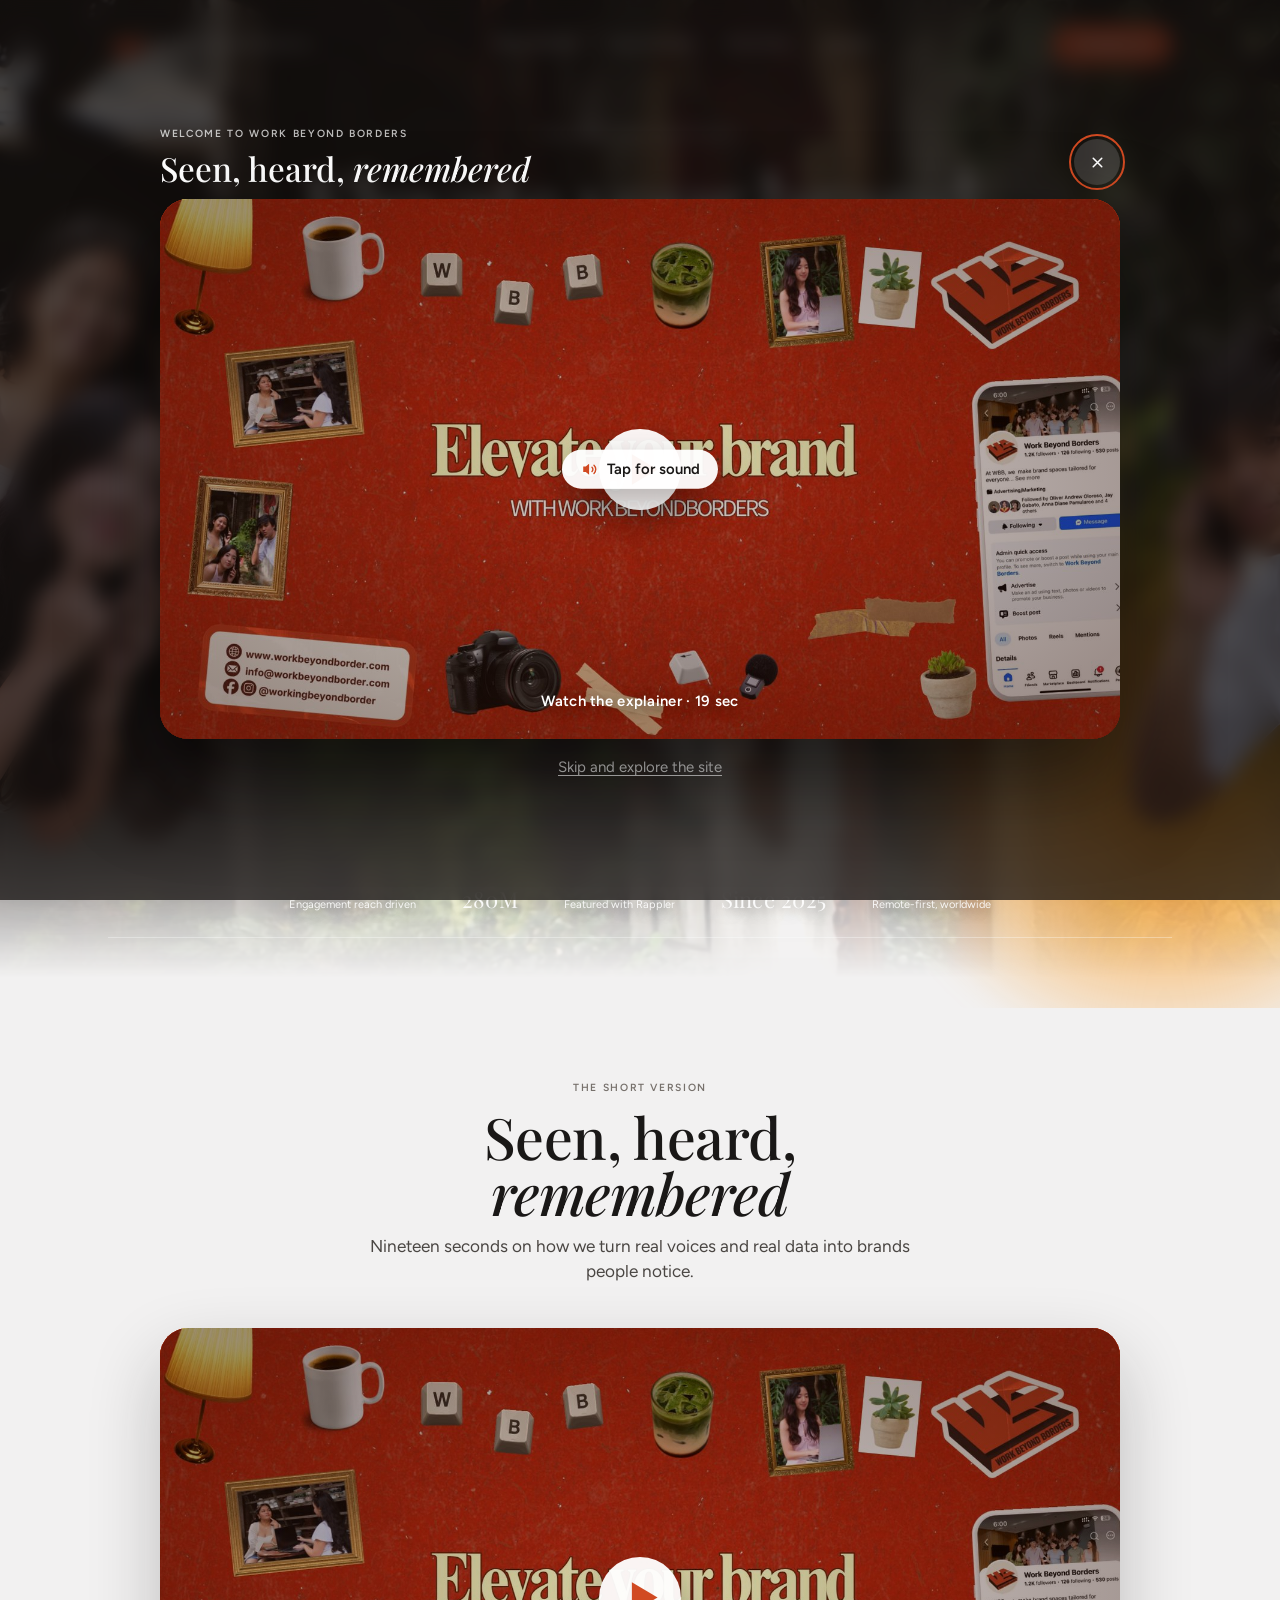
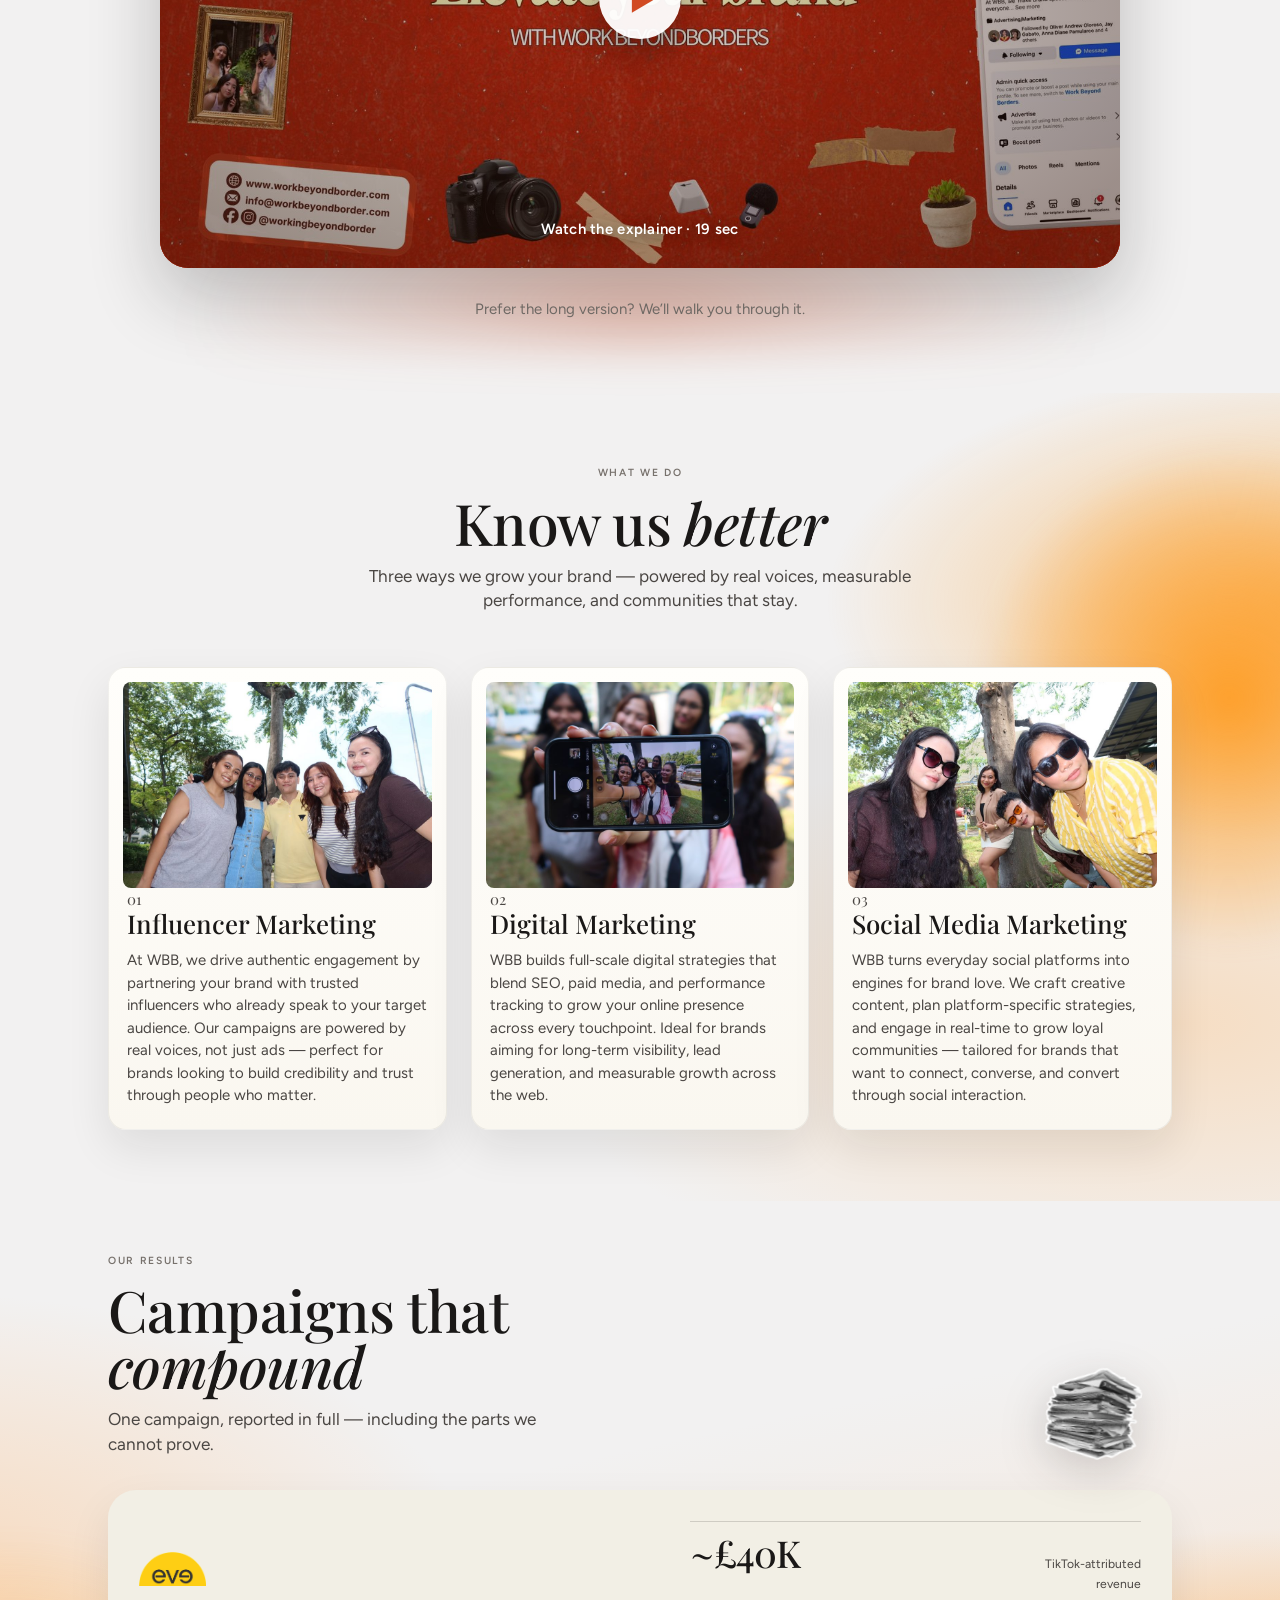
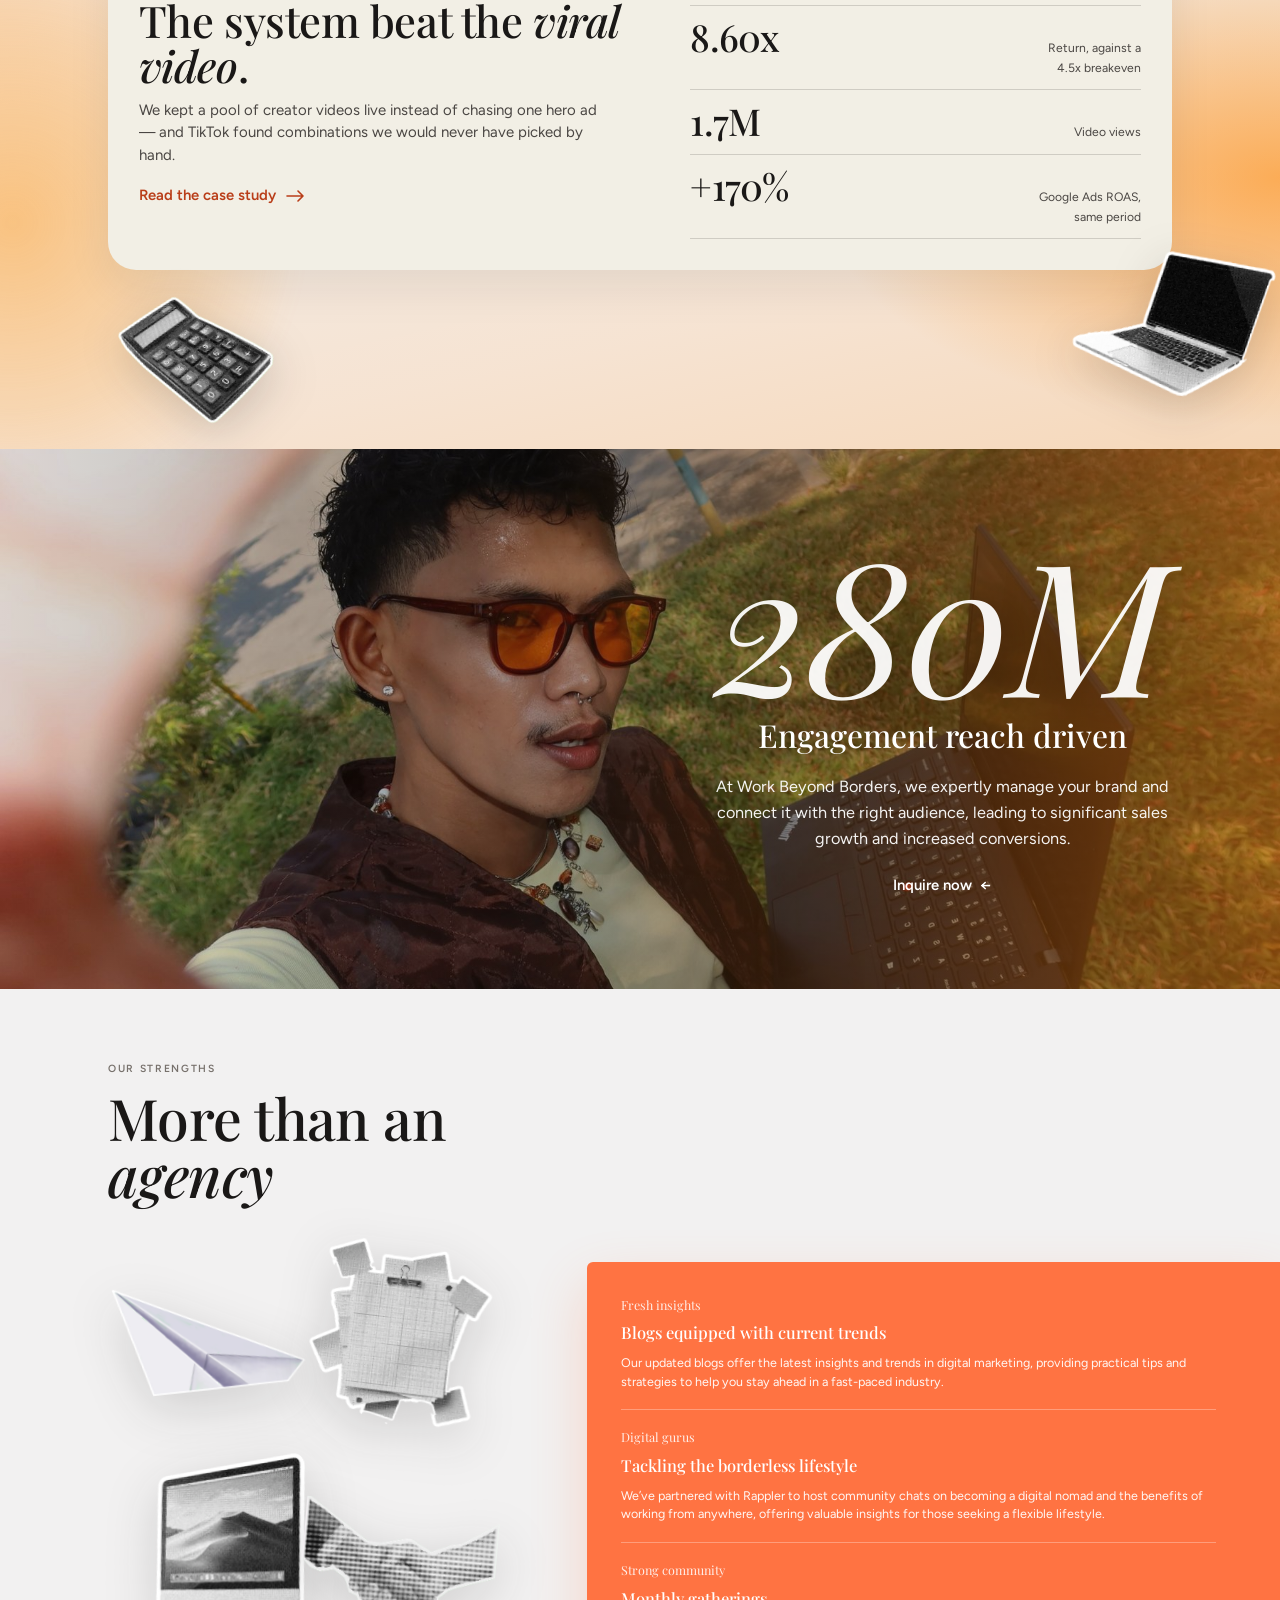
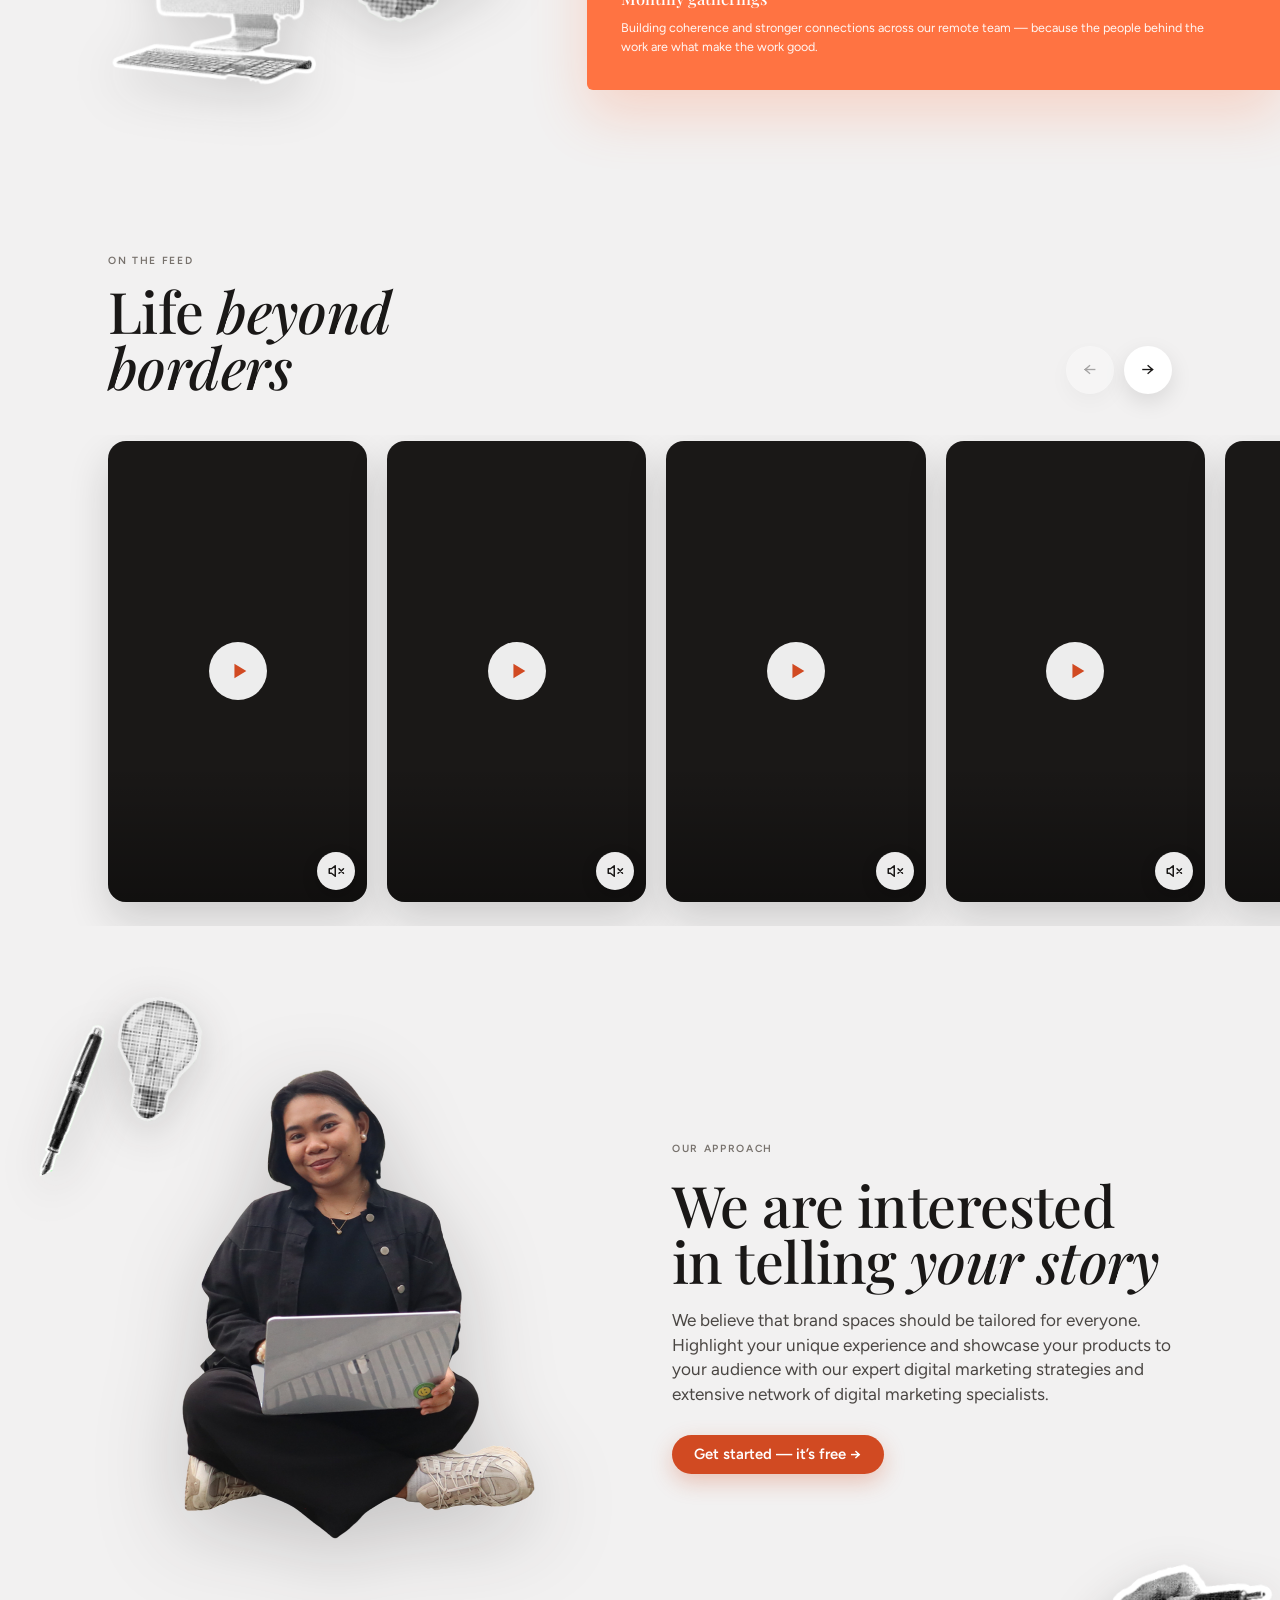
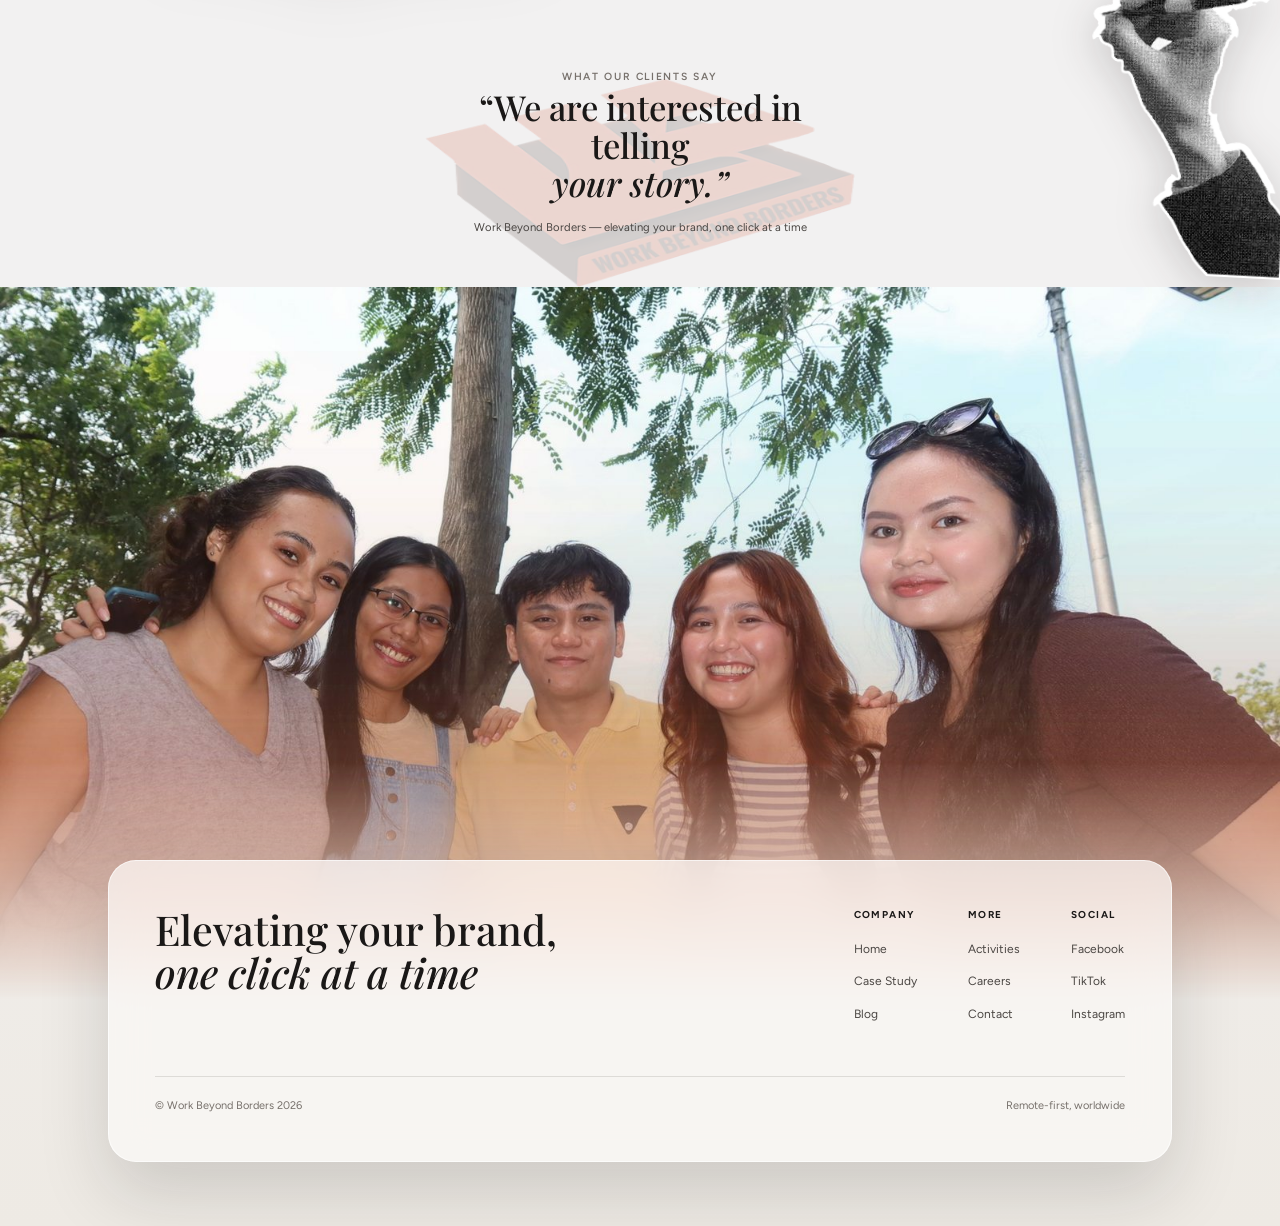
==== commit 030d538c: "Replace the three case studies with the Eve Sleep campaign The home page carried three placeholder c" ====
--- a/index.html
+++ b/index.html
@@ -9,7 +9,7 @@
 <link rel="preconnect" href="https://fonts.googleapis.com">
 <link rel="preconnect" href="https://fonts.gstatic.com" crossorigin>
 <link href="https://fonts.googleapis.com/css2?family=Figtree:ital,wght@0,300..800;1,300..800&family=Playfair+Display:ital,wght@0,400..700;1,400..700&display=swap" rel="stylesheet">
-<link rel="stylesheet" href="assets/css/styles.css">
+<link rel="stylesheet" href="assets/css/styles.css?v=5">
 </head>
 <body>
 
@@ -150,7 +150,7 @@
       <div class="section__head reveal">
         <span class="eyebrow">Our Results</span>
         <h2 class="display">Campaigns that <em>compound</em></h2>
-        <p class="lede">Real outreach, real relationships, and growth that outlasts a single launch.</p>
+        <p class="lede">One campaign, reported in full &mdash; including the parts we cannot prove.</p>
       </div>
 
       <div class="cases">
@@ -158,23 +158,25 @@
         <img class="sticker st-papers" src="assets/img/st-papers.png" alt="" aria-hidden="true" loading="lazy">
         <img class="sticker st-calculator" src="assets/img/st-calculator.png" alt="" aria-hidden="true" loading="lazy">
         <img class="sticker st-laptop" src="assets/img/st-laptop.png" alt="" aria-hidden="true" loading="lazy">
-        <article class="case reveal">
-          <span class="case__tag">Case Study 01</span>
-          <h3>A successful UK campaign</h3>
-          <p>Through the Grin platform, the brand conducted targeted outreach, gifting press-on nails to influencers in exchange for creative content. Clear guidelines ensured smooth communication and fast product delivery.</p>
-        </article>
-
-        <article class="case reveal">
-          <span class="case__tag">Case Study 02</span>
-          <h3>Empowering long-term growth</h3>
-          <p>By creating a network of aligned influencers, the campaign boosted trust, drove sales, and secured long-term growth through affiliate partnerships, positioning the brand for lasting success in the health-conscious beverage market.</p>
-        </article>
-
-        <article class="case reveal">
-          <span class="case__tag">Case Study 03</span>
-          <h3>Sustainable growth</h3>
-          <p>A campaign that led to significant sales growth and deeper influencer relationships. With these successes, the brand is now poised for the launch of its kids&rsquo; gummies, setting the stage for even greater impact.</p>
-        </article>
+
+        <a class="case-feature reveal" href="case-study-eve-sleep.html">
+          <div>
+            <div class="case-feature__client">
+              <img src="assets/img/eve-sleep-logo.png" alt="Eve Sleep" width="598" height="300" loading="lazy">
+            </div>
+            <h3>The system beat the <em>viral video</em>.</h3>
+            <p>We kept a pool of creator videos live instead of chasing one hero ad &mdash; and
+               TikTok found combinations we would never have picked by hand.</p>
+            <span class="case-feature__go">Read the case study<svg viewBox="0 0 18 12" aria-hidden="true"><path d="M12 1l5 5-5 5M17 6H1" fill="none" stroke="currentColor" stroke-width="1.6" stroke-linecap="round" stroke-linejoin="round"/></svg></span>
+          </div>
+
+          <div class="case-feature__figures">
+            <div><b>~&pound;40K</b><span>TikTok-attributed<br>revenue</span></div>
+            <div><b>8.60x</b><span>Return, against a<br>4.5x breakeven</span></div>
+            <div><b>1.7M</b><span>Video views</span></div>
+            <div><b>+170%</b><span>Google Ads ROAS,<br>same period</span></div>
+          </div>
+        </a>
       </div>
     </div>
   </section>
@@ -444,7 +446,7 @@
   </div>
 </div>
 
-<script src="assets/js/main.js"></script>
+<script src="assets/js/main.js?v=5"></script>
 
 
 </body>
--- a/assets/css/styles.css
+++ b/assets/css/styles.css
@@ -254,6 +254,8 @@
 .section__head--center{margin-inline:auto;text-align:center}
 .section__head .eyebrow{display:block;margin-bottom:12px}
 .section__head .lede{margin-top:14px}
+#case-studies .section__head{margin-bottom:0}
+#case-studies{padding-block:clamp(32px,4vw,54px)}
 
 .glow{
   position:absolute;z-index:0;pointer-events:none;border-radius:50%;
@@ -348,16 +350,27 @@
    the lede, nor down onto the "Case Study" tags. */
 .cases{
   position:relative;
-  --prop:clamp(104px,13vw,182px);
-  /* A rotated element's footprint is its diagonal, not its height, and the
-     float adds a few more pixels on top — hence the 1.3 rather than a bare
-     var(--prop). Under-budget this and the props creep onto the lede. */
-  margin-top:calc(var(--prop) * 1.3 + clamp(30px,3.4vw,48px));
-}
-.st-megaphone {left:-11%;bottom:100%;margin-bottom:10px;width:auto;height:var(--prop);rotate:-14deg;--float-dur:8.5s}
-.st-papers    {left:29%;bottom:100%;margin-bottom:18px;width:auto;height:calc(var(--prop) * .8);rotate:6deg;--float:9px;--float-dur:7.4s;--float-delay:-2.1s}
+  --prop:clamp(78px,9vw,126px);
+  /* The two props above the card no longer buy themselves a clear band: they
+     hang into the heading's own row, in the margin left of it and the empty
+     space right of it. So the gap here is just a gap, and the card sits up
+     under the lede where the design puts it. */
+  margin-top:clamp(22px,2.6vw,38px);
+}
+/* Flush to the page's left edge rather than a share of the card's width: it
+   now sits beside the heading, so what it has to fit into is the page margin,
+   and a percentage offset shrinks that margin away exactly when it matters. */
+.st-megaphone {left:calc((var(--shell) - 100vw) / 2 - var(--gut) + 4px);bottom:100%;margin-bottom:10px;width:auto;height:var(--prop);rotate:-14deg;--float-dur:8.5s}
+/* right of the 470px heading block, not under it */
+.st-papers    {right:3%;bottom:100%;margin-bottom:clamp(18px,2.4vw,34px);width:auto;height:calc(var(--prop) * .8);rotate:6deg;--float:9px;--float-dur:7.4s;--float-delay:-2.1s}
 .st-calculator{left:2%;top:100%;margin-top:22px;width:clamp(88px,11vw,144px);rotate:-18deg;--float:6px;--float-dur:6.6s;--float-delay:-1.2s}
 .st-laptop    {right:-9%;top:100%;margin-top:-18px;width:clamp(110px,15vw,196px);rotate:8deg;--float:8px;--float-dur:9.2s;--float-delay:-3.4s}
+
+@media (max-width:1400px){
+  /* below this the margin is narrower than the megaphone, so it would sit on
+     the heading it is meant to flank; the other three props still have room */
+  .st-megaphone{display:none}
+}
 
 /* strengths — the props stand in for the photo, as they do in the design */
 .collage{position:relative;aspect-ratio:1/1.06;min-height:300px}
@@ -924,6 +937,435 @@
   .vmodal,.vmodal__dialog{transition:none}
   .vmodal__dialog{transform:none}
 }
+
+/* ============================================================
+   CASE STUDY — Eve Sleep
+   The page is the campaign's causal chain: each link is a passage
+   that earns the next, so the numbering carries the argument and
+   is not decoration.
+   ============================================================ */
+
+/* ---------- the single card on the home page ---------- */
+.case-feature{
+  /* .cases is still the three-column grid the old cards used, so the single
+     feature card has to claim the whole track or it renders a third wide. */
+  grid-column:1 / -1;
+  position:relative;z-index:1;
+  display:grid;grid-template-columns:1.15fr 1fr;
+  gap:clamp(20px,2.6vw,40px);align-items:center;
+  background:var(--cream);border-radius:var(--r-lg);
+  padding:clamp(20px,2.4vw,36px);
+  text-decoration:none;color:inherit;
+  box-shadow:0 18px 44px rgba(26,24,23,.08);
+  transition:transform .4s cubic-bezier(.4,0,.2,1),box-shadow .4s;
+}
+.case-feature:hover{transform:translateY(-6px);box-shadow:0 34px 70px rgba(26,24,23,.16)}
+.case-feature__client{margin-bottom:12px}
+.case-feature__client img{height:34px;width:auto}
+.case-feature__client span{
+  font-size:clamp(10px,.94vw,12px);font-weight:600;letter-spacing:.14em;
+  text-transform:uppercase;color:var(--ink-2);
+}
+.case-feature h3{
+  font-family:var(--serif);font-weight:500;line-height:1.02;
+  font-size:clamp(26px,3.4vw,46px);letter-spacing:-.01em;
+}
+.case-feature h3 em{font-style:italic}
+.case-feature p{margin-top:12px;color:var(--ink-2);font-size:var(--fs-body);line-height:1.5;max-width:46ch}
+.case-feature__go{
+  display:inline-flex;align-items:center;gap:10px;margin-top:18px;
+  font-weight:600;font-size:var(--fs-btn);color:var(--orange-deep);
+}
+.case-feature__go svg{width:18px;height:12px;flex:none;transition:transform .3s cubic-bezier(.4,0,.2,1)}
+.case-feature:hover .case-feature__go svg{transform:translateX(5px)}
+
+/* the figures sit as a ruled column, not as tiles */
+.case-feature__figures{display:grid;gap:0;border-top:1px solid rgba(26,24,23,.16)}
+.case-feature__figures div{
+  display:flex;align-items:baseline;justify-content:space-between;gap:16px;
+  padding:clamp(8px,.95vw,13px) 0;border-bottom:1px solid rgba(26,24,23,.16);
+}
+.case-feature__figures b{
+  font-family:var(--serif);font-weight:500;font-size:clamp(24px,2.9vw,40px);
+  line-height:1;letter-spacing:-.02em;font-variant-numeric:tabular-nums;
+}
+.case-feature__figures span{font-size:clamp(11px,.95vw,13px);color:var(--ink-2);text-align:right}
+
+@media (max-width:860px){
+  .case-feature{grid-template-columns:1fr;gap:28px}
+}
+
+/* ============================================================
+   THE CASE STUDY PAGE
+   ============================================================ */
+
+/* ---------- opening statement ---------- */
+/* The opening carries the courtyard photograph, the way the home hero does, so
+   everything in it is set for light-on-dark. */
+.cs-open{
+  position:relative;isolation:isolate;color:#fff;
+  /* the ground the light type is actually set against, so the section still
+     reads if the photograph never arrives */
+  background:#14110b;
+  margin-inline:calc(50% - 50vw);
+  padding-block:calc(var(--header-h) + clamp(52px,7vw,104px)) clamp(56px,7vw,104px);
+  overflow:hidden;
+}
+.cs-open > .shell{position:relative;z-index:1}
+.cs-open__bg{position:absolute;inset:0;z-index:-1}
+.cs-open__bg img{width:100%;height:100%;object-fit:cover;object-position:58% 46%}
+/* Darkened hard on the left, where the headline and the ratio line sit, and
+   released toward the right so the mirror and the planting stay readable. */
+.cs-open__bg::after{
+  content:"";position:absolute;inset:0;
+  background:
+    linear-gradient(90deg, rgba(14,11,9,.88) 0%, rgba(14,11,9,.74) 42%, rgba(16,12,9,.42) 74%, rgba(18,13,9,.34) 100%),
+    linear-gradient(180deg, rgba(10,8,6,.62) 0%, transparent 34%);
+}
+.cs-client{margin-bottom:clamp(22px,3vw,38px)}
+.cs-client img{height:clamp(30px,3.4vw,44px);width:auto}
+.cs-client span{
+  font-size:clamp(10px,.94vw,12px);font-weight:600;letter-spacing:.14em;
+  text-transform:uppercase;color:var(--ink-2);
+}
+.cs-statement{
+  font-family:var(--serif);font-weight:500;line-height:.98;letter-spacing:-.018em;
+  font-size:clamp(38px,7.4vw,104px);max-width:14ch;
+  text-shadow:0 4px 34px rgba(0,0,0,.5);
+}
+.cs-statement em{font-style:italic;color:var(--orange-bright)}
+
+/* the ratio line: one claim, not a tile grid */
+.cs-ratio{
+  display:flex;align-items:baseline;flex-wrap:wrap;gap:clamp(10px,1.4vw,22px);
+  margin-top:clamp(30px,4vw,58px);
+  font-family:var(--serif);font-weight:500;line-height:1;
+}
+.cs-ratio b{font-size:clamp(46px,8.2vw,118px);letter-spacing:-.035em;font-variant-numeric:tabular-nums;text-shadow:0 4px 30px rgba(0,0,0,.45)}
+.cs-ratio i{font-style:normal;font-size:clamp(16px,2vw,28px);color:rgba(255,255,255,.76)}
+.cs-ratio s{text-decoration:none;font-size:clamp(26px,4vw,56px);color:rgba(255,255,255,.6);font-variant-numeric:tabular-nums}
+.cs-ratio small{
+  flex-basis:100%;font-family:var(--sans);font-weight:400;
+  font-size:var(--fs-body);color:rgba(255,255,255,.88);line-height:1.5;max-width:52ch;margin-top:10px;
+}
+
+/* ---------- the chain ---------- */
+.cs-chain{position:relative;padding-block:clamp(40px,5vw,72px)}
+.cs-link{
+  position:relative;
+  padding-block:clamp(38px,5vw,76px);
+  border-bottom:1px solid rgba(26,24,23,.14);
+}
+.cs-link:last-child{border-bottom:0}
+.cs-link__grid{display:grid;grid-template-columns:4.5rem minmax(0,1fr);gap:clamp(18px,2.6vw,40px)}
+/* the number is the argument's sequence, so it is set like a figure */
+.cs-link__n{
+  font-family:var(--serif);font-weight:500;font-size:clamp(20px,2.2vw,30px);
+  line-height:1;color:var(--orange-deep);font-variant-numeric:tabular-nums;
+  position:relative;
+}
+.cs-link__n::after{
+  content:"";position:absolute;left:calc(50% - .5px);top:calc(100% + 14px);bottom:0;
+  width:1px;background:rgba(209,74,34,.3);
+}
+.cs-link:last-child .cs-link__n::after{display:none}
+.cs-link h2{
+  font-family:var(--serif);font-weight:500;line-height:1.02;letter-spacing:-.015em;
+  font-size:clamp(27px,4.2vw,58px);max-width:18ch;
+}
+.cs-link h2 em{font-style:italic}
+.cs-link__body{margin-top:clamp(14px,1.8vw,22px);max-width:62ch;min-width:0}
+.cs-link__body p{color:var(--ink-2);font-size:var(--fs-lede);line-height:1.55}
+.cs-link__body p + p{margin-top:14px}
+
+/* inline figures inside a passage — reads as prose, not a dashboard */
+.cs-inline{
+  display:flex;flex-wrap:wrap;gap:clamp(20px,3.4vw,54px);
+  margin-top:clamp(24px,3vw,38px);
+}
+.cs-inline div{display:flex;flex-direction:column;gap:4px}
+.cs-inline b{
+  font-family:var(--serif);font-weight:500;font-size:clamp(30px,4.2vw,58px);
+  line-height:1;letter-spacing:-.025em;font-variant-numeric:tabular-nums;
+}
+.cs-inline span{font-size:clamp(11px,.95vw,13px);color:var(--ink-2)}
+
+/* ...and the same figures set as one orange bar where the passage needs the
+   numbers to land as a single claim rather than four separate ones. The bar
+   is --orange-deep, not --orange: white on #d14a22 is 4.46:1, which the 12px
+   labels would fail, while #b93d18 clears AA at 5.6:1 and reads identically. */
+.cs-inline--bar{
+  background:var(--orange-deep);color:#fff;
+  border-radius:999px;
+  padding:clamp(16px,1.9vw,26px) clamp(24px,3.2vw,46px);
+  gap:clamp(18px,3vw,56px);
+  box-shadow:0 18px 40px rgba(185,61,24,.22);
+}
+.cs-inline--bar b{color:#fff;font-size:clamp(26px,3.4vw,46px)}
+.cs-inline--bar span{
+  color:rgba(255,255,255,.9);
+  letter-spacing:.08em;text-transform:uppercase;font-weight:600;
+}
+
+/* a heading promoted into the orange itself — used once, where the line is
+   the section's whole thesis. The radius is the pill's, squared off enough
+   to hold three lines of Playfair without looking like a button. */
+.cs-slab{
+  background:var(--orange-deep);color:#fff;
+  border-radius:var(--r-lg);
+  padding:clamp(22px,2.6vw,42px) clamp(26px,3.4vw,52px);
+  /* the cap keeps the measure near 19 characters, so the line breaks fall
+     where the heading's sense does, and leaves the iMac somewhere to sit */
+  max-width:min(100%,52rem);
+  box-shadow:0 22px 48px rgba(185,61,24,.2);
+}
+.cs-link h2.cs-slab{max-width:min(100%,52rem)}
+
+/* props for links 02 and 03 — anchored to the link box, so they ride the
+   section's own height rather than a fixed offset down the page */
+.cs-prop{filter:drop-shadow(0 14px 26px rgba(26,24,23,.16))}
+/* The two left-hand props stand in the page margin, not in a share of the
+   link's width: a percentage offset shrinks with the column exactly when the
+   margin it has to fit into is shrinking too, and they end up on the number
+   and the copy. This calc is the distance from the link's edge to the
+   window's, so they sit flush to the left of the page at any width. */
+.cs-prop--mega  {left:calc((var(--shell) - 100vw) / 2 - var(--gut) + 6px);top:-2%;width:clamp(104px,9vw,132px);rotate:-12deg;--float:8px;--float-dur:8.4s}
+.cs-prop--bulb  {right:-3%;top:2%;width:clamp(86px,10.5vw,138px);rotate:5deg;--float:9px;--float-dur:7.2s;--float-delay:-2.3s}
+.cs-prop--calc  {left:calc((var(--shell) - 100vw) / 2 - var(--gut) + 42px);bottom:4%;width:clamp(100px,12.5vw,162px);rotate:-14deg;--float:6px;--float-dur:6.8s;--float-delay:-1.4s}
+.cs-prop--papers{right:7%;bottom:3%;width:clamp(78px,9.5vw,124px);rotate:8deg;--float:9px;--float-dur:9s;--float-delay:-3.6s}
+.cs-prop--imac  {right:1%;top:38%;width:clamp(150px,20vw,278px);rotate:2deg;--float:7px;--float-dur:9.6s;--float-delay:-2.8s}
+
+/* ---------- creator rail ---------- */
+.cs-rail{
+  --edge:max(var(--gut),calc((100vw - var(--shell))/2 + var(--gut)));
+  margin-top:clamp(28px,3.4vw,46px);
+  margin-inline:calc(50% - 50vw);
+  display:flex;gap:clamp(12px,1.6vw,20px);
+  padding:4px var(--edge) 20px;
+  overflow-x:auto;scroll-snap-type:x mandatory;scroll-behavior:smooth;scrollbar-width:none;
+}
+.cs-rail::-webkit-scrollbar{display:none}
+.cs-creator{
+  position:relative;flex:none;width:clamp(186px,21vw,258px);aspect-ratio:9/16;
+  border-radius:var(--r-md);overflow:hidden;background:var(--ink);
+  scroll-snap-align:start;cursor:pointer;
+  box-shadow:0 16px 36px rgba(26,24,23,.18);
+  transition:transform .35s cubic-bezier(.4,0,.2,1);
+}
+.cs-creator:hover{transform:translateY(-5px)}
+.cs-creator video,.cs-creator img{width:100%;height:100%;object-fit:cover;display:block}
+.cs-creator video{position:absolute;inset:0;opacity:0;transition:opacity .3s}
+.cs-creator.is-live video{opacity:1}
+.cs-creator__play{
+  position:absolute;inset:0;z-index:2;display:grid;place-items:center;
+  background:linear-gradient(transparent 55%,rgba(16,12,10,.5));
+  transition:opacity .3s,visibility 0s linear .3s;
+}
+/* opacity leaves a control in the tab order; visibility takes it out with it */
+.cs-creator.is-live .cs-creator__play{opacity:0;visibility:hidden;pointer-events:none}
+.cs-creator__play i{
+  display:grid;place-items:center;font-style:normal;
+  width:clamp(42px,4.6vw,56px);aspect-ratio:1;border-radius:50%;
+  background:rgba(255,255,255,.94);color:var(--orange);
+  box-shadow:0 10px 24px rgba(0,0,0,.3);
+}
+.cs-creator__play svg{width:36%;height:auto;fill:currentColor;margin-left:9%}
+.cs-creator__sound{
+  position:absolute;z-index:3;right:10px;bottom:10px;
+  width:34px;height:34px;border-radius:50%;display:grid;place-items:center;
+  background:rgba(255,255,255,.92);color:var(--ink);
+  opacity:0;visibility:hidden;transition:opacity .3s,background .25s,visibility 0s linear .3s;
+}
+.cs-creator.is-live .cs-creator__sound{opacity:1;visibility:visible;transition-delay:0s}
+.cs-creator__sound svg{width:15px;height:15px;fill:currentColor}
+.cs-creator.is-loud .cs-creator__sound{background:var(--orange);color:#fff}
+
+/* ---------- the dense passage: the halo table ---------- */
+/* The courtyard the campaign was run from, thrown out of focus behind the panel.
+   The subject stays sharp — that separation is baked into the asset, so there is
+   no runtime blur to pay for and nothing to align. */
+.cs-dark{
+  position:relative;isolation:isolate;color:#fff;
+  margin-inline:calc(50% - 50vw);
+  padding-block:clamp(44px,6vw,96px);
+  background:#1d1510;
+}
+.cs-dark .shell{max-width:var(--shell);position:relative;z-index:1}
+
+/* the field's furniture: the photograph, the house mark, the client's own mark */
+.cs-dark__scene{position:absolute;inset:0;z-index:0;overflow:hidden;pointer-events:none}
+.cs-dark__photo{position:absolute;inset:0;width:100%;height:100%;object-fit:cover;object-position:22% 50%}
+/* Darkened at the top where the panel's corner sits, burning to the house orange
+   at the foot so the section still hands off to the warm page below it. */
+.cs-dark__scene::after{
+  content:"";position:absolute;inset:0;
+  background:
+    linear-gradient(180deg, rgba(16,12,9,.56) 0%, rgba(22,15,9,.30) 32%, rgba(150,80,22,.26) 78%, rgba(206,124,30,.56) 100%),
+    radial-gradient(64% 42% at 78% 96%, rgba(240,158,40,.52), transparent 74%);
+}
+.cs-dark__mark{
+  position:absolute;left:-2%;top:46%;width:clamp(190px,25vw,355px);
+  opacity:.52;rotate:-8deg;
+  mix-blend-mode:soft-light;
+}
+.cs-dark__client{
+  position:absolute;right:-3%;bottom:-6%;width:clamp(150px,19vw,280px);
+  opacity:.95;
+}
+
+/* the panel is the thing that was the band */
+.cs-dark__panel{
+  position:relative;
+  margin-left:auto;width:min(760px,100%);
+  background:var(--ink);border-radius:var(--r-lg);
+  padding:clamp(26px,3.4vw,54px);
+  box-shadow:0 40px 90px rgba(60,28,6,.34);
+}
+.cs-dark__panel h2{
+  font-family:var(--serif);font-weight:500;line-height:1.02;letter-spacing:-.015em;
+  font-size:clamp(27px,4.2vw,58px);max-width:18ch;
+}
+.cs-dark__panel h2 em{font-style:italic;color:#f0a68c}
+.cs-dark__panel > p{
+  margin-top:16px;max-width:60ch;color:rgba(255,255,255,.72);
+  font-size:var(--fs-lede);line-height:1.55;
+}
+
+.cs-table{width:100%;border-collapse:collapse;margin-top:clamp(26px,3.4vw,44px)}
+.cs-table caption{
+  caption-side:top;text-align:left;padding-bottom:14px;
+  font-size:clamp(11px,.95vw,13px);letter-spacing:.1em;text-transform:uppercase;
+  color:rgba(255,255,255,.55);font-weight:600;
+}
+.cs-table th,.cs-table td{
+  padding:clamp(11px,1.3vw,17px) 10px;text-align:right;
+  border-bottom:1px solid rgba(255,255,255,.16);
+  font-variant-numeric:tabular-nums;font-size:var(--fs-body);
+}
+.cs-table th:first-child,.cs-table td:first-child{text-align:left;padding-left:0}
+.cs-table td:last-child,.cs-table th:last-child{padding-right:0}
+.cs-table thead th{
+  font-size:clamp(10px,.9vw,12px);letter-spacing:.08em;text-transform:uppercase;
+  color:rgba(255,255,255,.55);font-weight:600;border-bottom-color:rgba(255,255,255,.32);
+}
+.cs-table tbody th{font-weight:400;color:rgba(255,255,255,.88)}
+.cs-table td{color:rgba(255,255,255,.72)}
+.cs-table .up,
+.cs-table .down{color:#f0a68c;font-weight:600}
+
+/* light variant for the tables outside the dark band */
+.cs-table--light th,.cs-table--light td{border-bottom-color:rgba(26,24,23,.14)}
+.cs-table--light thead th{color:var(--ink-2);border-bottom-color:rgba(26,24,23,.3)}
+.cs-table--light tbody th{color:var(--ink)}
+.cs-table--light td{color:var(--ink-2)}
+.cs-table--light caption{color:var(--ink-2)}
+
+/* ---------- caveat ---------- */
+.cs-caveat{
+  margin-top:clamp(22px,2.6vw,34px);
+  padding:clamp(16px,2vw,24px) clamp(18px,2.2vw,28px);
+  background:rgba(209,74,34,.07);border-radius:var(--r-md);
+  font-size:var(--fs-body);line-height:1.55;color:var(--ink-2);max-width:66ch;
+}
+.cs-dark .cs-caveat{background:rgba(255,255,255,.07);color:rgba(255,255,255,.74)}
+.cs-caveat strong{color:var(--ink);font-weight:600}
+
+/* the reporting note qualifies the whole page rather than one claim, so it reads
+   as a footnote instead of a third caveat panel */
+.cs-note{
+  margin-top:clamp(22px,2.6vw,34px);padding-top:16px;
+  border-top:1px solid rgba(26,24,23,.18);
+  max-width:66ch;color:var(--ink-2);
+  font-size:clamp(12px,1.05vw,14px);line-height:1.55;
+}
+.cs-note strong{color:var(--ink);font-weight:600}
+.cs-dark .cs-caveat strong{color:#fff}
+
+/* ---------- takeaways ---------- */
+.cs-takeaways{display:grid;gap:0;margin-top:clamp(22px,2.6vw,34px);max-width:70ch}
+.cs-takeaways li{
+  display:grid;grid-template-columns:1.6rem 1fr;gap:14px;
+  padding:clamp(13px,1.5vw,19px) 0;border-bottom:1px solid rgba(26,24,23,.14);
+  font-size:var(--fs-lede);line-height:1.5;color:var(--ink-2);
+}
+.cs-takeaways li:last-child{border-bottom:0}
+.cs-takeaways li::before{
+  content:"";width:9px;height:9px;border-radius:50%;background:var(--orange);
+  margin-top:.5em;
+}
+
+/* ---------- close ---------- */
+.cs-close{
+  text-align:center;padding-block:clamp(54px,7vw,110px);
+}
+.cs-close h2{
+  font-family:var(--serif);font-weight:500;line-height:1.02;
+  font-size:clamp(30px,4.8vw,64px);max-width:16ch;margin-inline:auto;
+}
+.cs-close h2 em{font-style:italic}
+.cs-close p{margin:18px auto 0;max-width:52ch;color:var(--ink-2);font-size:var(--fs-lede);line-height:1.55}
+.cs-close__actions{display:flex;gap:12px;justify-content:center;flex-wrap:wrap;margin-top:clamp(24px,3vw,36px)}
+
+/* ---------- responsive ---------- */
+/* Only the four-column comparison needs a floor. min-width:0 stops that floor
+   propagating up the grid and dragging the whole section off a phone screen. */
+.cs-scroll{min-width:0}
+.cs-scroll--wide{position:relative}
+
+.cs-scroll__hint{
+  display:none;margin-top:10px;
+  font-size:clamp(11px,.95vw,12.5px);color:var(--ink-3);
+}
+.cs-dark .cs-scroll__hint{color:rgba(255,255,255,.6)}
+
+@media (max-width:900px){
+  /* no margin for furniture once the panel takes the full width */
+  .cs-dark__mark{display:none}
+  .cs-dark__photo{object-position:28% 44%}
+  .cs-dark__client{width:clamp(96px,22vw,150px);right:-4%;bottom:-3%;opacity:.85}
+  .cs-dark__panel{width:100%}
+}
+@media (max-width:1280px){
+  /* Below this the page margin is too thin to hold a prop clear of the type,
+     and one clipped by `overflow-x:clip` reads as a bug, not a collage. */
+  .cs-prop{display:none}
+}
+@media (max-width:1000px){
+  /* the figures wrap onto a second row here, and a pill around two rows of
+     text stops looking like a pill */
+  .cs-inline--bar{border-radius:var(--r-lg)}
+}
+@media (max-width:700px){
+  /* flex leaves the fourth figure stranded on a row of its own; a 2x2 keeps
+     the four reading as one set, and lets the row and column gaps differ */
+  .cs-inline--bar{
+    display:grid;grid-template-columns:1fr 1fr;
+    gap:clamp(18px,4.5vw,26px) clamp(14px,4vw,24px);
+  }
+}
+@media (max-width:760px){
+  .cs-link__grid{grid-template-columns:1fr;gap:12px}
+  .cs-link__n::after{display:none}
+  .cs-statement{max-width:none}
+  .cs-scroll--wide{
+    overflow-x:auto;
+    margin-inline:calc(-1 * var(--gut));padding-inline:var(--gut);
+    /* the global scrollbar theming hides the usual cue, and the CHANGE column
+       (the section's whole argument) starts off-screen — so fade the edge */
+    -webkit-mask-image:linear-gradient(90deg,#000 88%,transparent);
+            mask-image:linear-gradient(90deg,#000 88%,transparent);
+  }
+  .cs-scroll--wide .cs-table{min-width:540px}
+  .cs-scroll__hint{display:block}
+}
+
+/* ---------- browser surfaces ---------- */
+::selection{background:rgba(209,74,34,.22);color:var(--ink)}
+html{scrollbar-color:rgba(26,24,23,.3) transparent}
+::-webkit-scrollbar{width:11px;height:11px}
+::-webkit-scrollbar-track{background:transparent}
+::-webkit-scrollbar-thumb{background:rgba(26,24,23,.26);border-radius:99px;border:3px solid var(--paper)}
+::-webkit-scrollbar-thumb:hover{background:rgba(26,24,23,.42)}
 
 /* ============================================================
    REVEAL
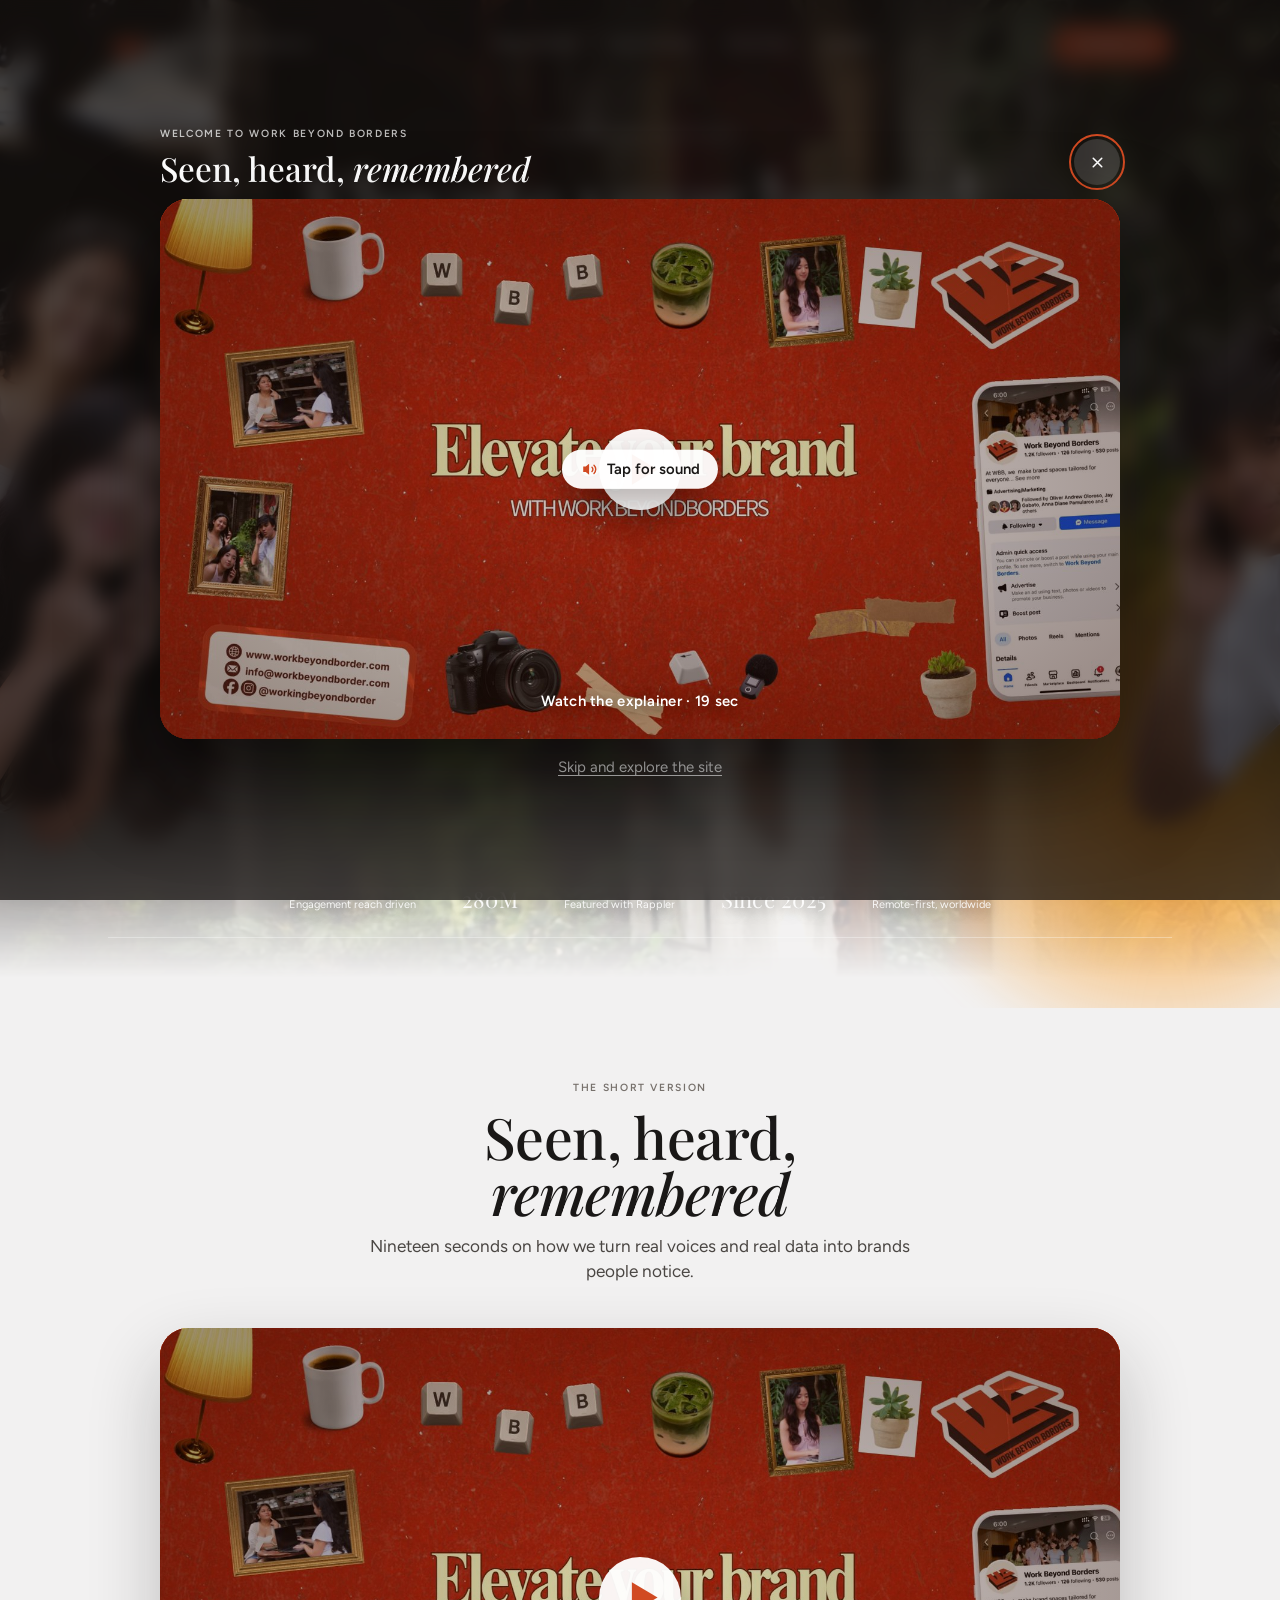
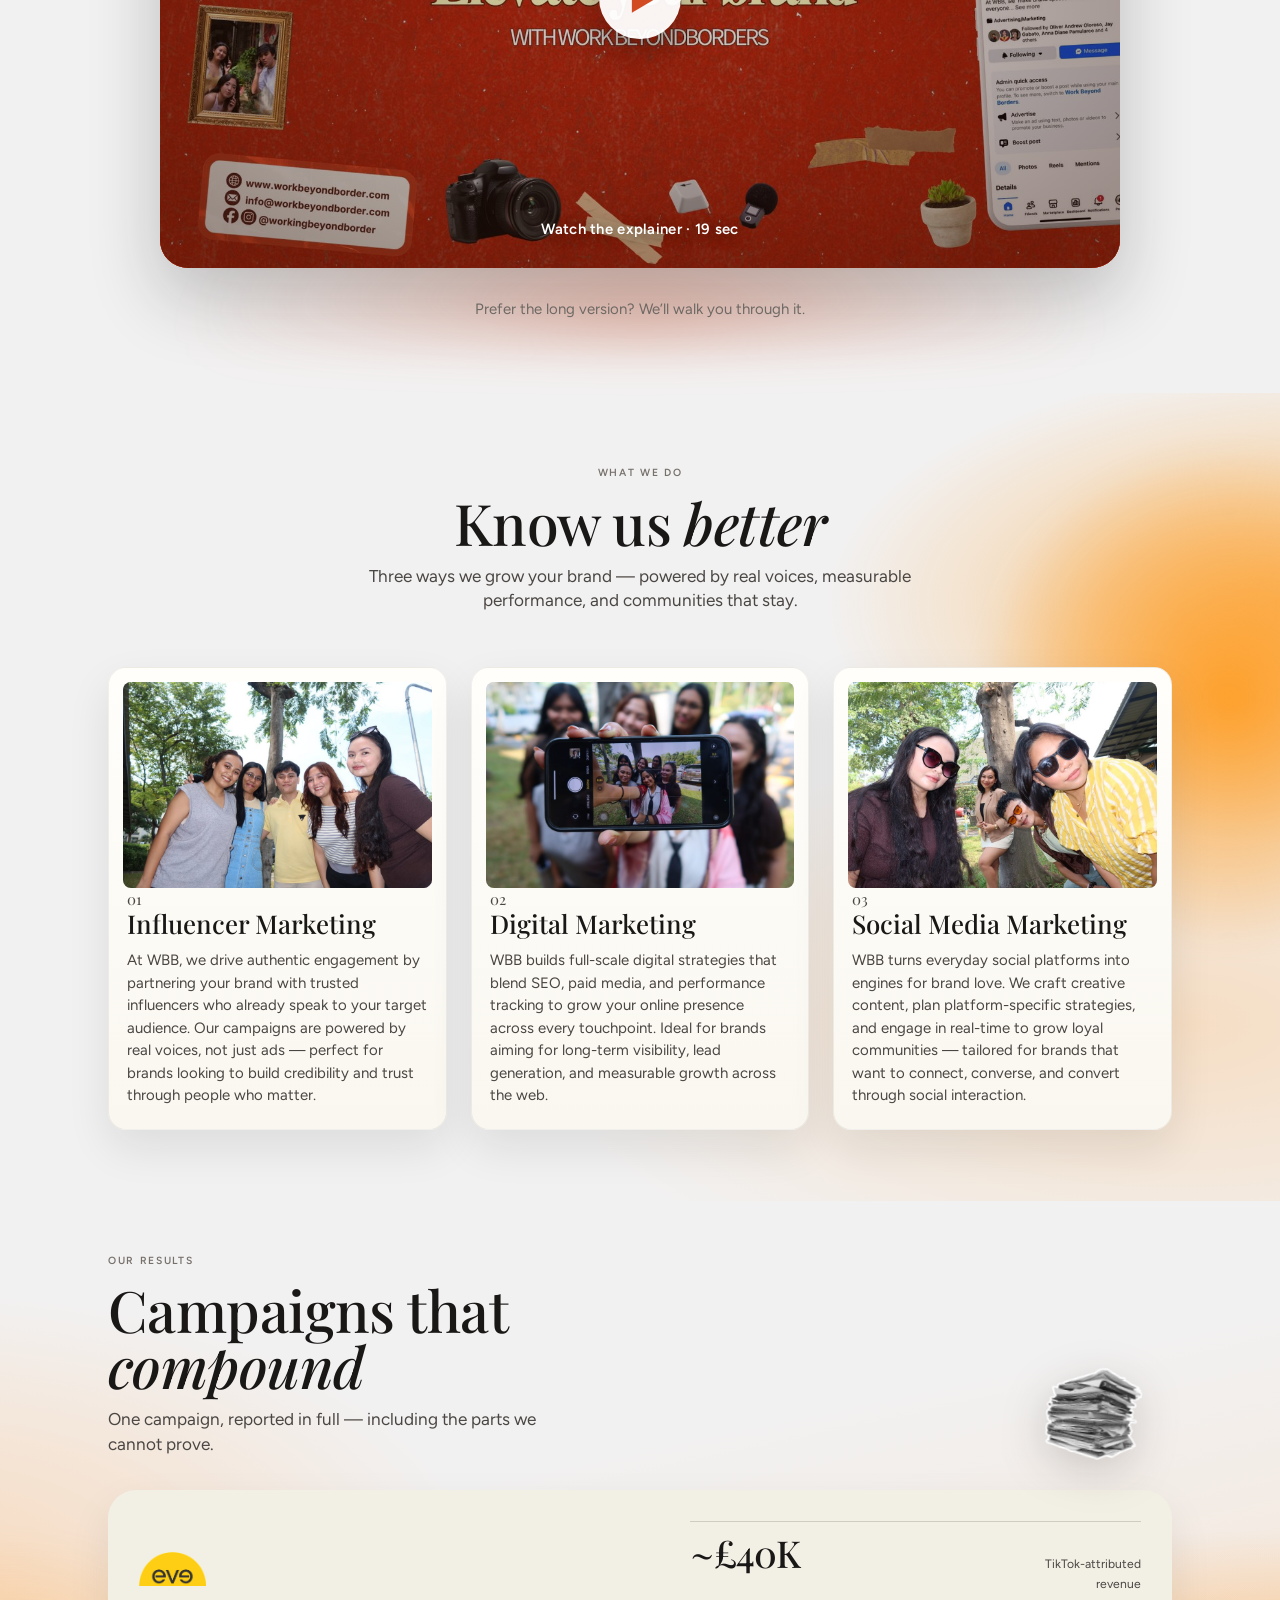
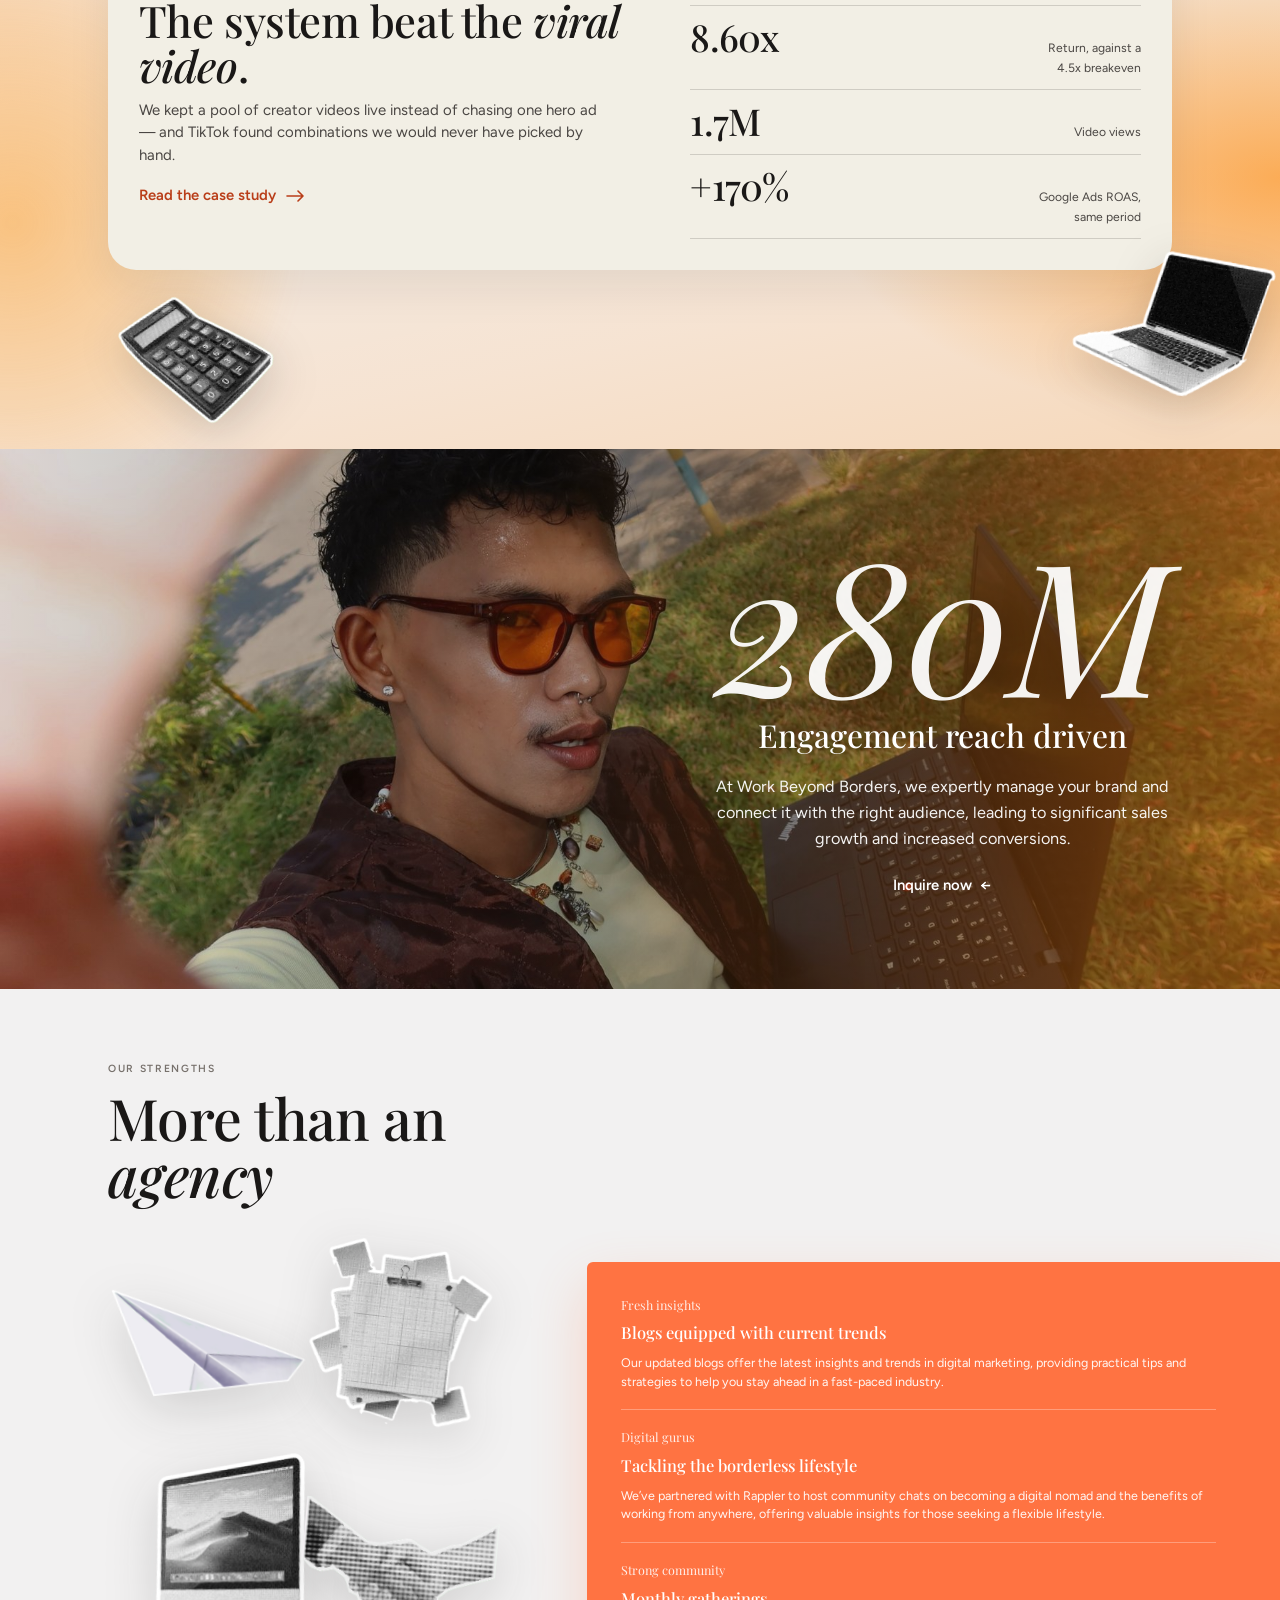
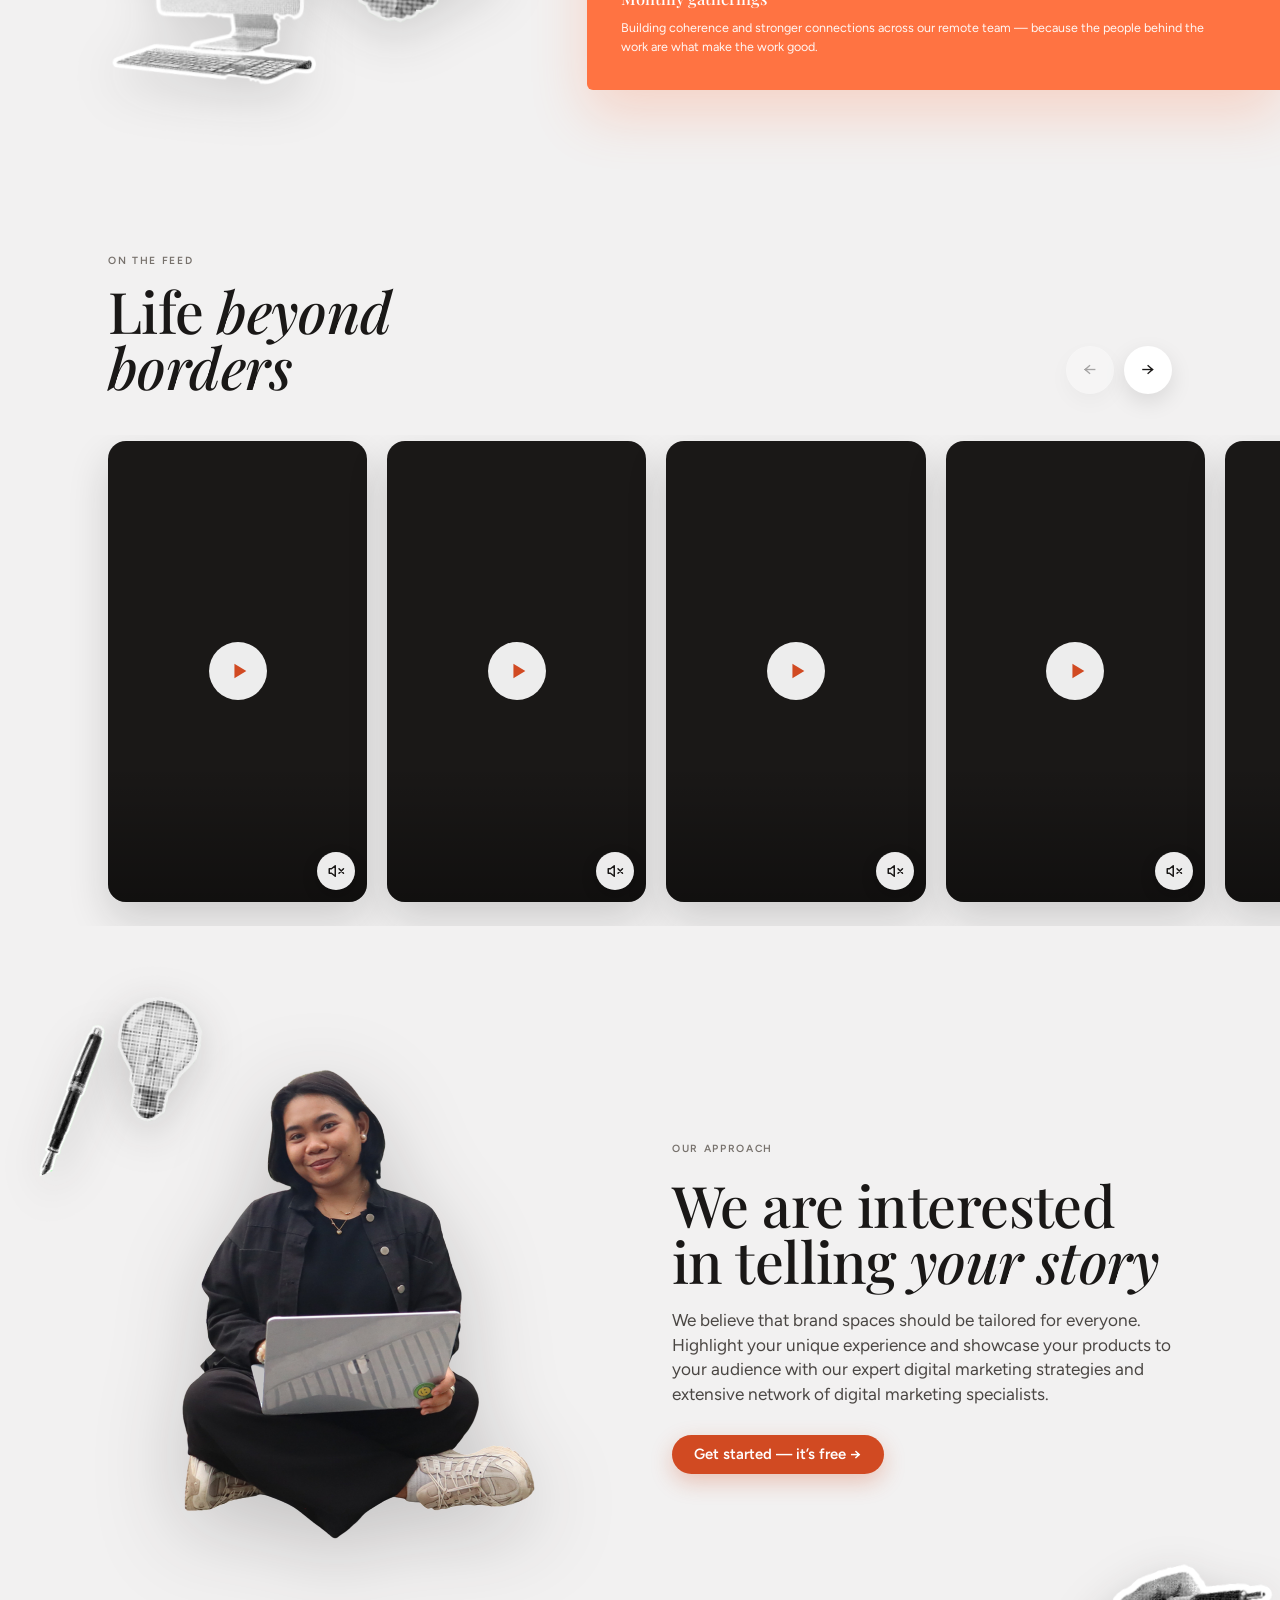
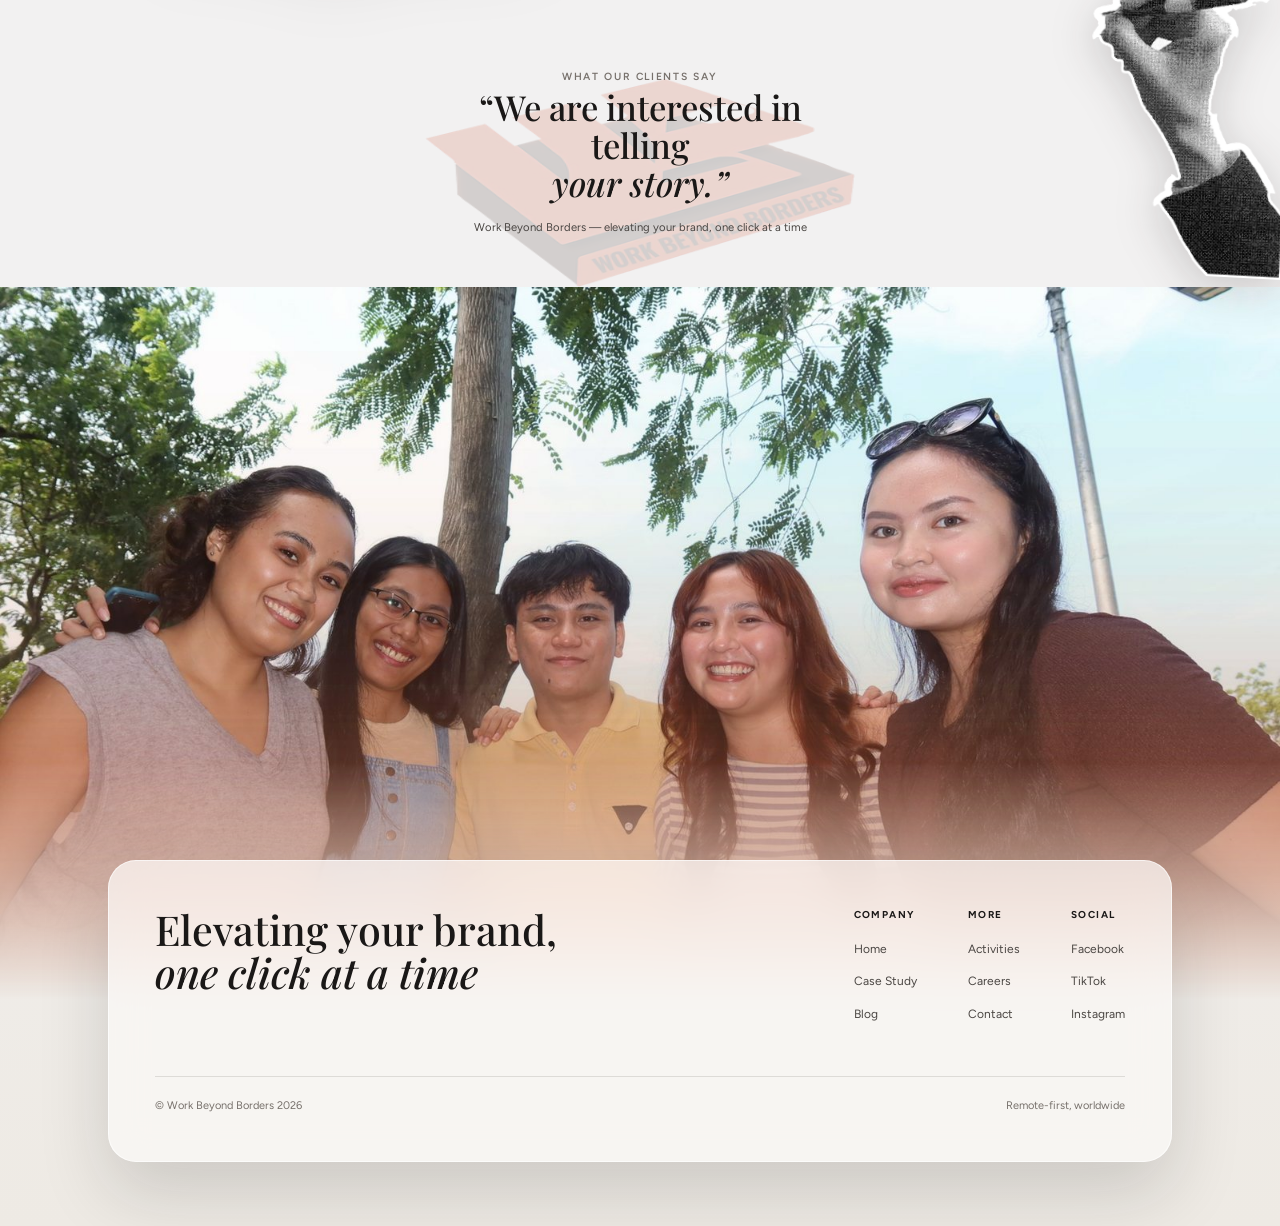
==== commit dfe5de0b: "Make the clean links relative so they survive a sub-path The previous commit pointed every link at /" ====
--- a/index.html
+++ b/index.html
@@ -16,7 +16,7 @@
 <!-- ========== HEADER ========== -->
 <header class="site-header">
   <div class="shell">
-    <a class="brand" href="index.html">
+    <a class="brand" href="./">
       <img src="assets/img/logo.png" alt="Work Beyond Borders logo">
       <span>Work Beyond Borders</span>
     </a>
@@ -24,8 +24,8 @@
     <nav class="nav" id="nav" aria-label="Primary">
       <a href="#what-we-do">What We Do</a>
       <a href="#case-studies">Case Studies</a>
-      <a href="activities.html">Activities</a>
-      <a href="careers.html">Careers</a>
+      <a href="activities">Activities</a>
+      <a href="careers">Careers</a>
     </nav>
 
     <div class="header-cta">
@@ -159,7 +159,7 @@
         <img class="sticker st-calculator" src="assets/img/st-calculator.png" alt="" aria-hidden="true" loading="lazy">
         <img class="sticker st-laptop" src="assets/img/st-laptop.png" alt="" aria-hidden="true" loading="lazy">
 
-        <a class="case-feature reveal" href="case-study-eve-sleep.html">
+        <a class="case-feature reveal" href="case-study-eve-sleep">
           <div>
             <div class="case-feature__client">
               <img src="assets/img/eve-sleep-logo.png" alt="Eve Sleep" width="598" height="300" loading="lazy">
@@ -309,17 +309,17 @@
         <div class="footer-col">
           <h3>Company</h3>
           <ul>
-            <li><a href="index.html">Home</a></li>
-            <li><a href="index.html#case-studies">Case Study</a></li>
-            <li><a href="index.html#what-we-do">Blog</a></li>
+            <li><a href="./">Home</a></li>
+            <li><a href="./#case-studies">Case Study</a></li>
+            <li><a href="./#what-we-do">Blog</a></li>
           </ul>
         </div>
 
         <div class="footer-col">
           <h3>More</h3>
           <ul>
-            <li><a href="activities.html">Activities</a></li>
-            <li><a href="careers.html">Careers</a></li>
+            <li><a href="activities">Activities</a></li>
+            <li><a href="careers">Careers</a></li>
             <li><a href="https://mail.google.com/mail/?view=cm&amp;fs=1&amp;tf=1&amp;to=info@workbeyondborder.com" target="_blank" rel="noopener">Contact</a></li>
           </ul>
         </div>
